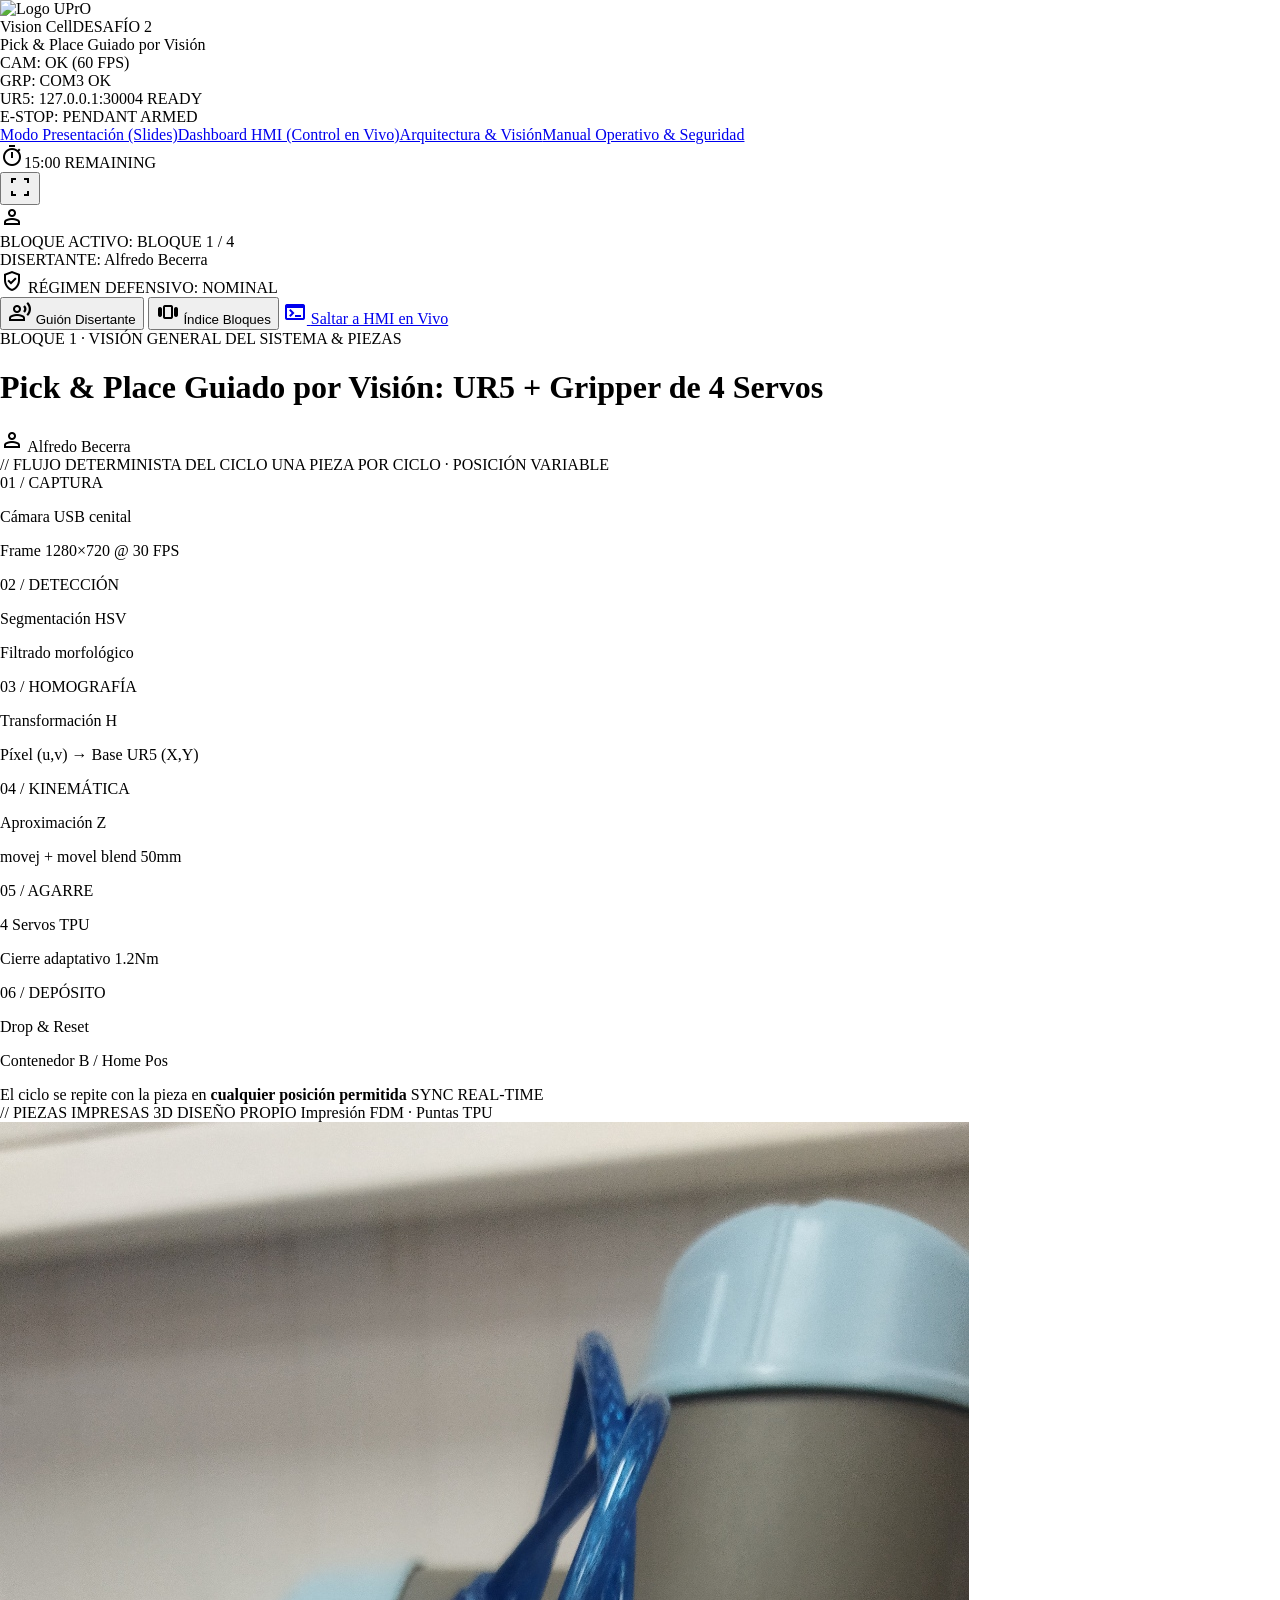
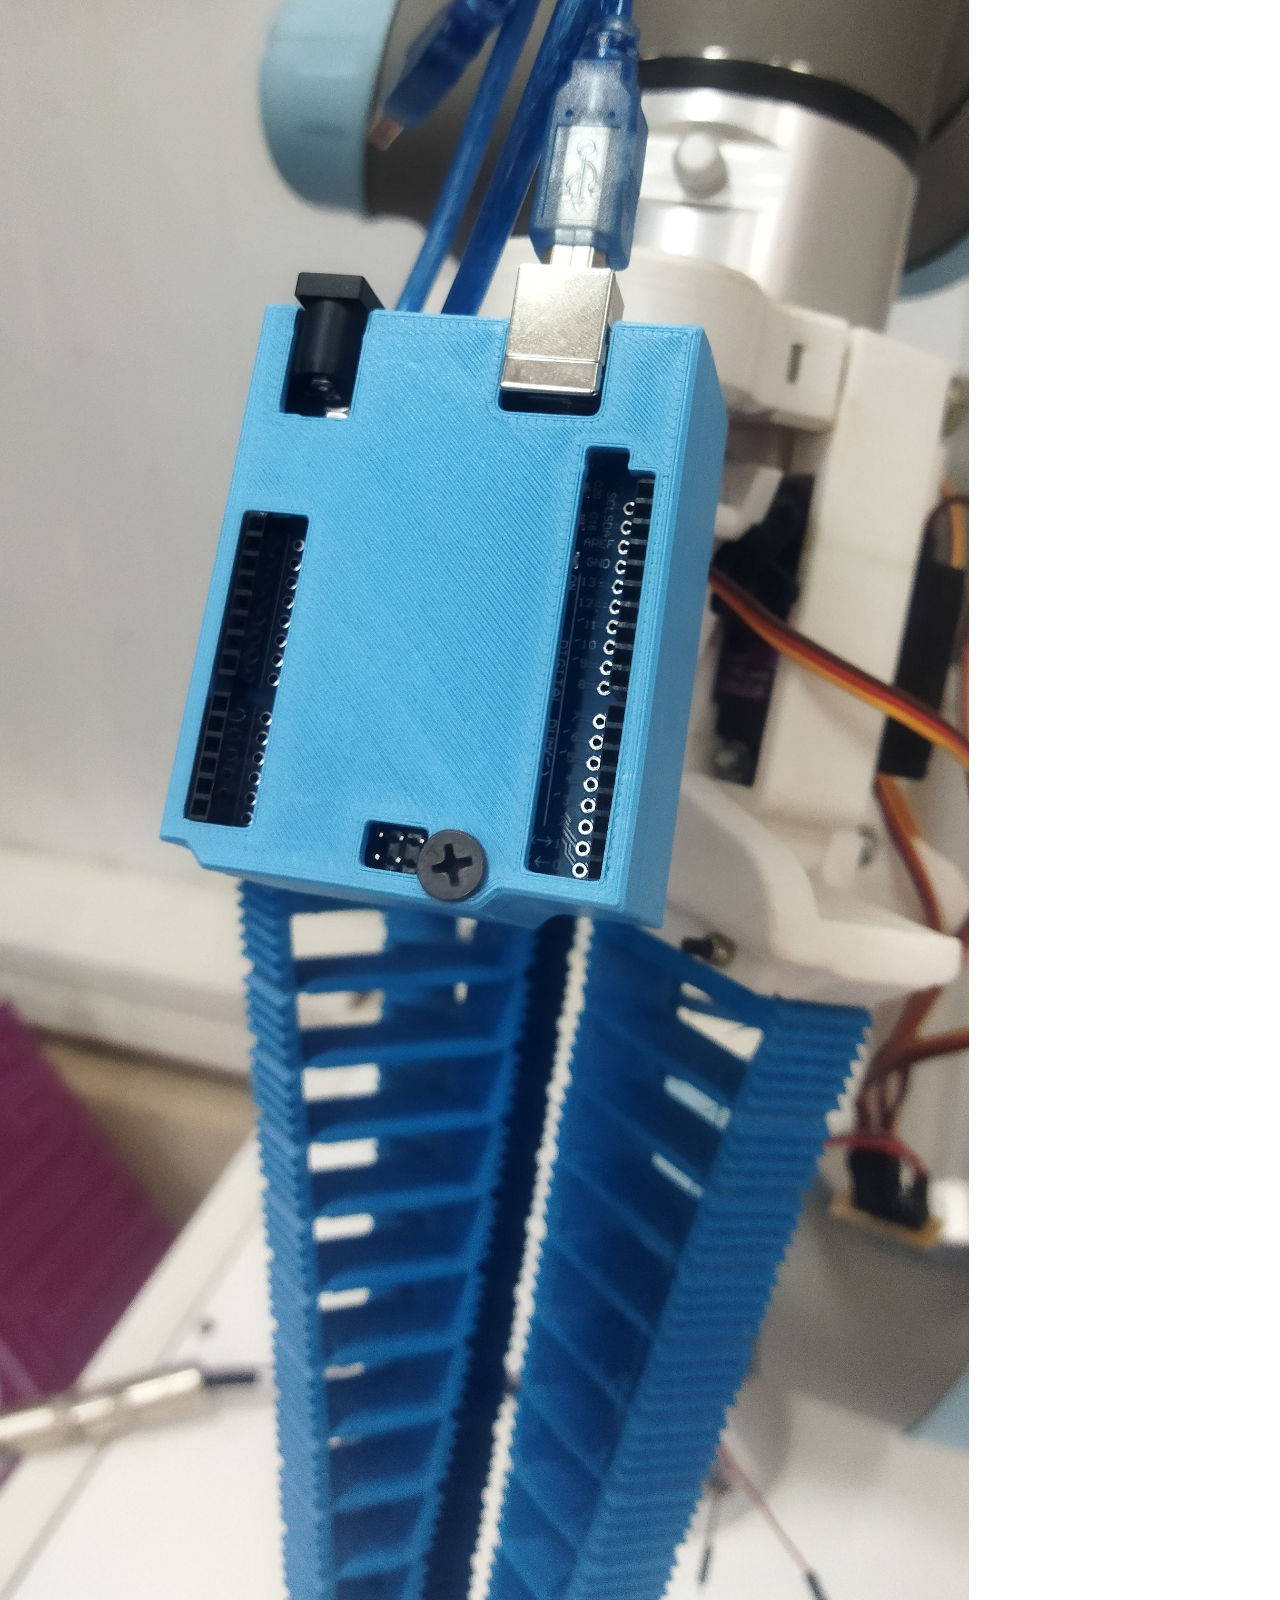
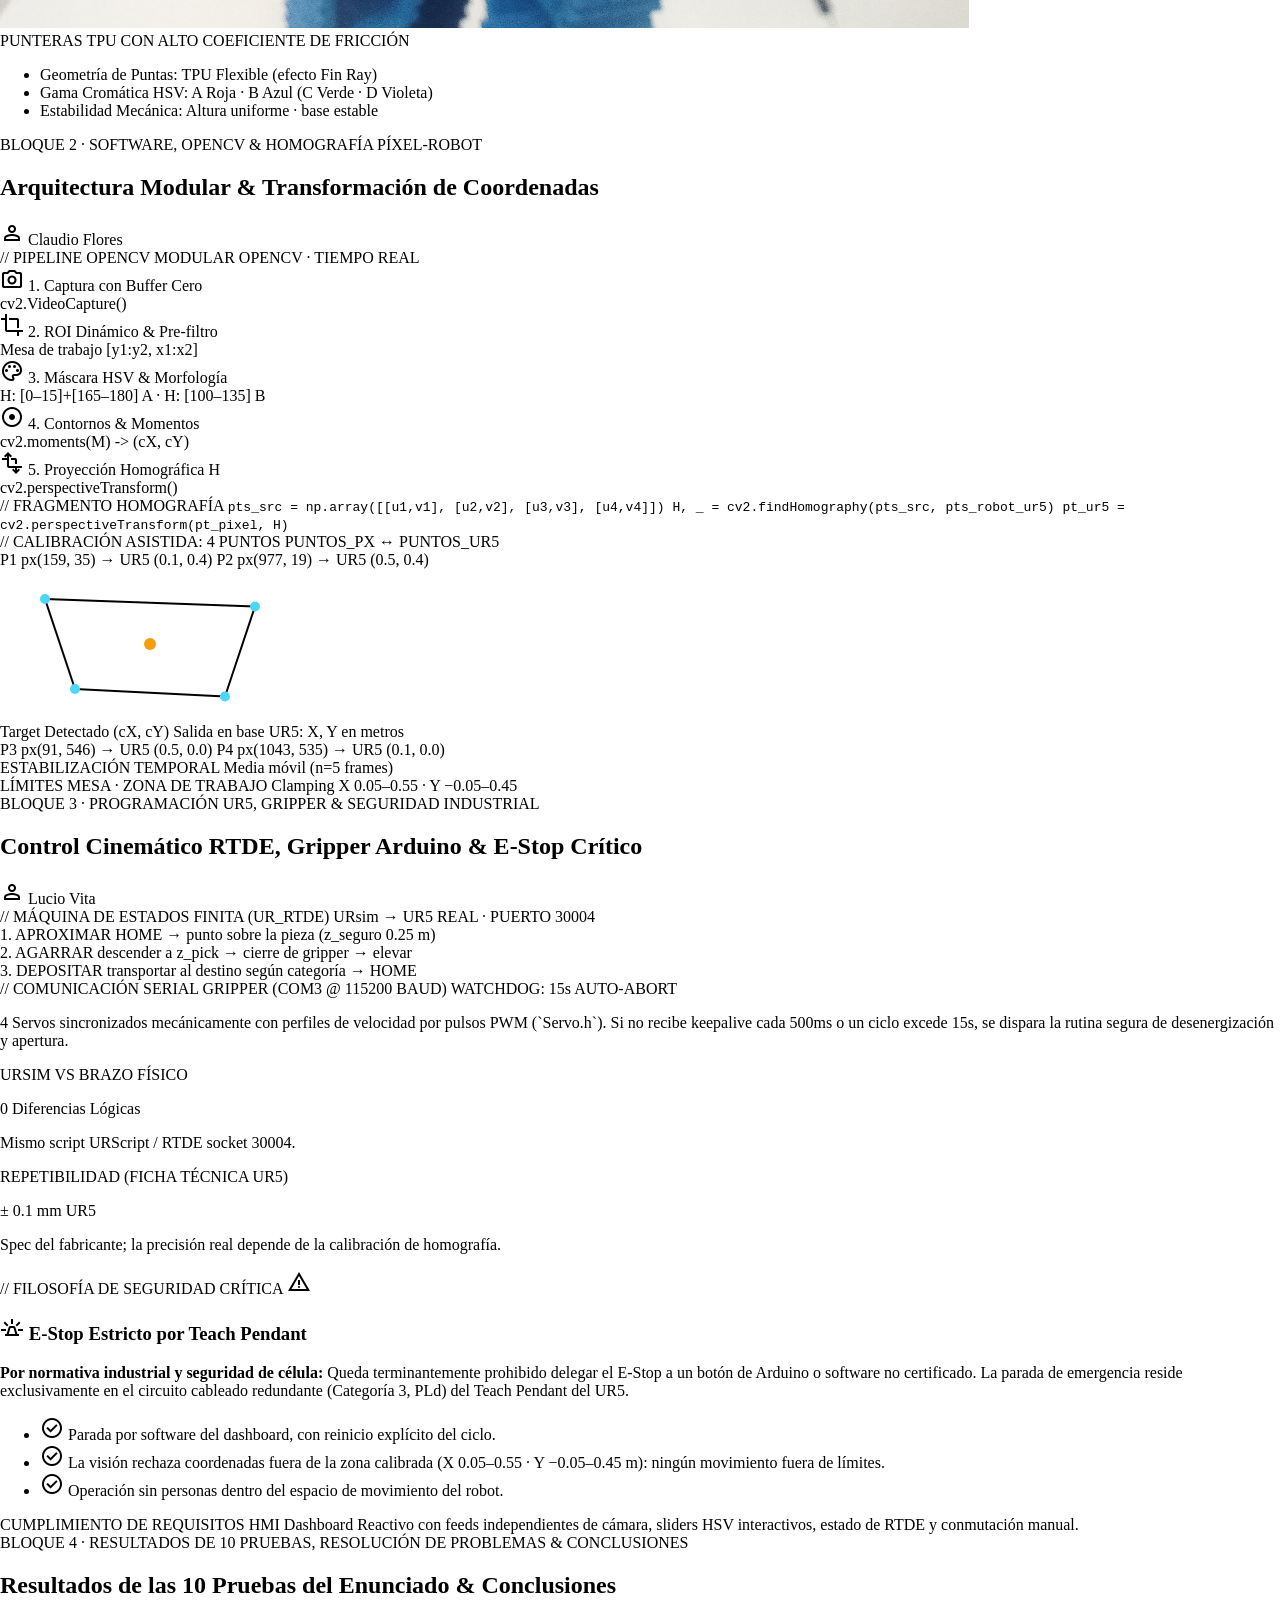
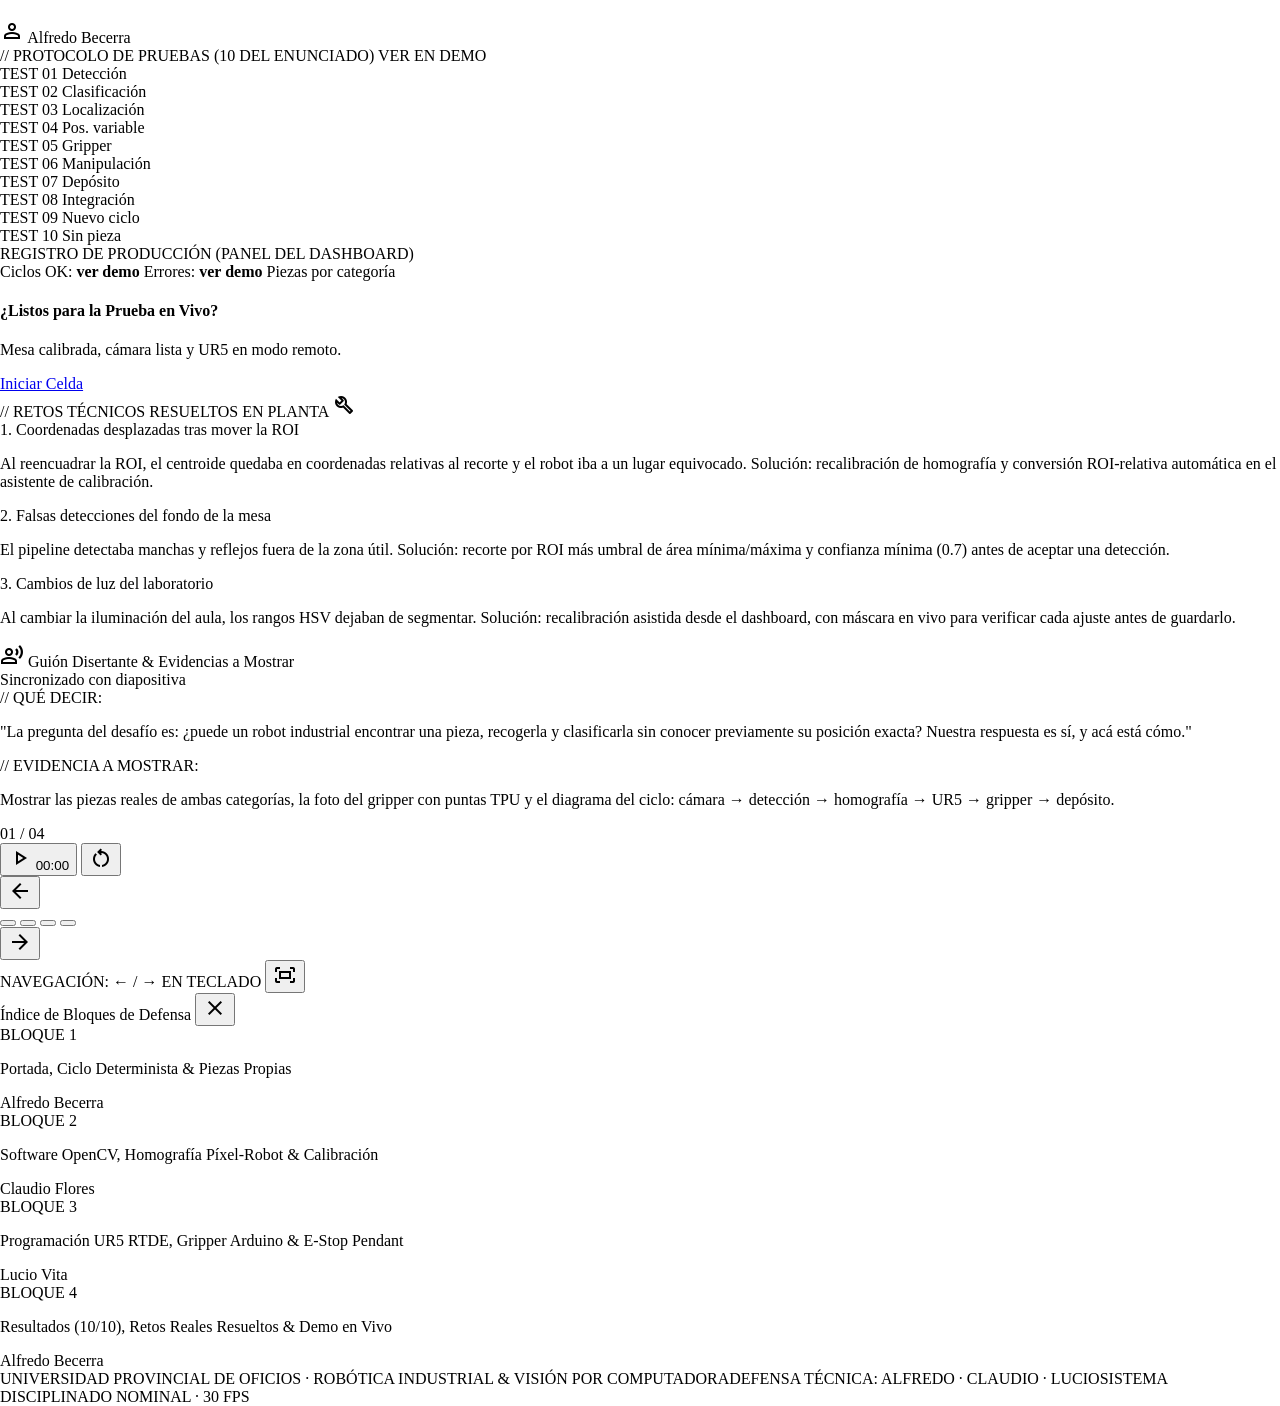
==== web/index.html @ f9135bda "web: sitio Stitch adaptado con datos reales del proyecto (fotos, config.json, firmware, E-Stop solo " ====
<!DOCTYPE html><html class="dark" lang="es"><head><meta charset="utf-8"><meta content="width=device-width, initial-scale=1.0" name="viewport"><meta content="web_standard" name="shell-type"><link href="https://fonts.googleapis.com/css2?family=Material+Symbols+Outlined:opsz,wght,FILL,GRAD@20..48,100..700,0..1,-50..200" rel="stylesheet"><link href="https://fonts.googleapis.com" rel="preconnect"><link crossorigin="" href="https://fonts.gstatic.com" rel="preconnect"><link href="https://fonts.googleapis.com/css2?family=Inter:wght@400;500;600;700&amp;family=JetBrains+Mono:wght@400;500;600&amp;display=swap" rel="stylesheet">
<link href="https://fonts.googleapis.com/css2?family=Material+Symbols+Outlined:wght,FILL@100..700,0..1&amp;display=swap" rel="stylesheet"><style>@layer base{html,body{margin:0;padding:0;}body{overscroll-behavior:none;}main>:first-child{margin-top:0!important;}main>:last-child{margin-bottom:0!important;}}::-webkit-scrollbar{display:none;}</style><script src="https://cdn.tailwindcss.com"></script><script id="tailwind-config">tailwind.config={darkMode:"class",theme:{extend:{colors:{"secondary":"#4cd7f6","surface-container-highest":"#313540","surface-variant":"#313540","outline-variant":"#534434","surface-bright":"#353944","error-container":"#93000a","primary":"#ffc174","error":"#ffb4ab","on-primary-container":"#613b00","on-primary-fixed-variant":"#653e00","on-secondary-container":"#00424e","on-background":"#dfe2f1","tertiary-fixed":"#6ffbbe","inverse-on-surface":"#2c303b","surface-container-low":"#171b26","primary-fixed":"#ffddb8","primary-container":"#f59e0b","secondary-fixed":"#acedff","surface-container-high":"#262a35","on-tertiary-container":"#004e34","on-tertiary-fixed":"#002113","on-tertiary":"#003824","secondary-fixed-dim":"#4cd7f6","tertiary-container":"#30c88f","surface-container-lowest":"#0a0e18","surface":"#0f131d","on-secondary":"#003640","tertiary-fixed-dim":"#4edea3","on-primary":"#472a00","on-secondary-fixed":"#001f26","on-surface-variant":"#d8c3ad","on-secondary-fixed-variant":"#004e5c","tertiary":"#56e5a9","secondary-container":"#03b5d3","background":"#0f131d","surface-tint":"#ffb95f","on-error":"#690005","on-primary-fixed":"#2a1700","on-surface":"#dfe2f1","primary-fixed-dim":"#ffb95f","on-tertiary-fixed-variant":"#005236","surface-dim":"#0f131d","surface-container":"#1c1f2a","on-error-container":"#ffdad6","inverse-surface":"#dfe2f1","inverse-primary":"#855300","outline":"#a08e7a"},borderRadius:{"DEFAULT":"0.125rem","lg":"0.25rem","xl":"0.5rem","full":"0.75rem"},spacing:{"space-md":"1rem","gutter-mobile":"0.75rem","margin-mobile":"1rem","gutter":"1.5rem","space-lg":"1.5rem","space-sm":"0.5rem","space-xl":"2.5rem","space-xs":"0.25rem","margin":"2rem"},fontFamily:{"headline-xl-mobile":["Inter"],"headline-md":["Inter"],"telemetry-data":["JetBrains Mono"],"headline-xl":["Inter"],"label-caps":["JetBrains Mono"],"headline-sm":["Inter"],"headline-lg":["Inter"],"code-md":["JetBrains Mono"],"body-sm":["Inter"],"body-lg":["Inter"],"code-lg":["JetBrains Mono"],"body-md":["Inter"],"headline-lg-mobile":["Inter"]},fontSize:{"headline-xl-mobile":["2rem",{"lineHeight":"2.5rem","letterSpacing":"-0.02em","fontWeight":"700"}],"headline-md":["1.5rem",{"lineHeight":"2rem","letterSpacing":"-0.015em","fontWeight":"600"}],"telemetry-data":["0.8125rem",{"lineHeight":"1rem","letterSpacing":"0.05em","fontWeight":"600"}],"headline-xl":["3rem",{"lineHeight":"3.5rem","letterSpacing":"-0.025em","fontWeight":"700"}],"label-caps":["0.6875rem",{"lineHeight":"0.875rem","letterSpacing":"0.08em","fontWeight":"600"}],"headline-sm":["1.25rem",{"lineHeight":"1.75rem","fontWeight":"600"}],"headline-lg":["2.25rem",{"lineHeight":"2.75rem","letterSpacing":"-0.02em","fontWeight":"600"}],"code-md":["0.875rem",{"lineHeight":"1.375rem","fontWeight":"400"}],"body-sm":["0.875rem",{"lineHeight":"1.25rem","fontWeight":"400"}],"body-lg":["1.125rem",{"lineHeight":"1.75rem","fontWeight":"400"}],"code-lg":["1rem",{"lineHeight":"1.5rem","fontWeight":"500"}],"body-md":["1rem",{"lineHeight":"1.5rem","fontWeight":"400"}],"headline-lg-mobile":["1.75rem",{"lineHeight":"2.25rem","letterSpacing":"-0.015em","fontWeight":"600"}]}}}}</script></head><body class="bg-background font-body-md text-body-md text-on-surface antialiased min-h-screen flex flex-col"><header class="fixed top-0 left-0 w-full z-50 bg-surface-container-lowest/90 backdrop-blur-md shadow-[0_1px_8px_rgba(0,0,0,0.4)]"><div class="h-20 w-full px-margin flex items-center justify-between gap-space-md"><div class="flex items-center gap-space-lg"><div class="flex items-center gap-space-sm"><img src="https://lh3.googleusercontent.com/aida/[base64]" alt="Logo UPrO" class="h-10 w-10 object-cover rounded shadow-sm border border-surface-container-highest"><div class="flex flex-col"><div class="flex items-center gap-space-xs"><span class="text-on-surface font-headline-sm text-headline-sm font-semibold tracking-tight">Vision Cell</span><span class="text-primary font-label-caps text-label-caps uppercase tracking-wider bg-surface-container px-space-xs py-0.5 rounded border border-surface-container-highest">DESAFÍO 2</span></div><span class="text-on-surface-variant font-label-caps text-label-caps uppercase tracking-wider">Pick &amp; Place Guiado por Visión</span></div></div><div class="hidden xl:flex items-center gap-space-xs"><div class="flex items-center gap-space-xs bg-surface-container px-space-sm py-space-xs rounded border border-surface-container-highest"><span class="w-2 h-2 rounded-full bg-tertiary shadow-[0_0_8px_#56e5a9]"></span><span class="font-label-caps text-label-caps text-on-surface uppercase">CAM: OK (60 FPS)</span></div><div class="flex items-center gap-space-xs bg-surface-container px-space-sm py-space-xs rounded border border-surface-container-highest"><span class="w-2 h-2 rounded-full bg-tertiary shadow-[0_0_8px_#56e5a9]"></span><span class="font-label-caps text-label-caps text-on-surface uppercase">GRP: COM3 OK</span></div><div class="flex items-center gap-space-xs bg-surface-container px-space-sm py-space-xs rounded border border-surface-container-highest"><span class="w-2 h-2 rounded-full bg-tertiary shadow-[0_0_8px_#56e5a9]"></span><span class="font-label-caps text-label-caps text-on-surface uppercase">UR5: 127.0.0.1:30004 READY</span></div><div class="flex items-center gap-space-xs bg-surface-container px-space-sm py-space-xs rounded border border-surface-container-highest"><span class="w-2 h-2 rounded-full bg-primary-container shadow-[0_0_8px_#f59e0b]"></span><span class="font-label-caps text-label-caps text-primary uppercase">E-STOP: PENDANT ARMED</span></div></div></div><nav class="hidden lg:flex items-center gap-space-xs bg-surface-container-lowest p-space-xs rounded-lg" data-active-classes="bg-surface-container-high text-primary font-semibold"><a aria-current="page" class="px-space-md py-space-xs rounded transition-all bg-surface-container-high text-primary font-semibold" data-path="modo-presentacion" href="#">Modo Presentación (Slides)</a><a class="px-space-md py-space-xs rounded font-body-sm text-body-sm text-on-surface-variant hover:text-on-surface hover:bg-surface-container transition-all" data-path="dashboard-hmi" href="#">Dashboard HMI (Control en Vivo)</a><a class="px-space-md py-space-xs rounded font-body-sm text-body-sm text-on-surface-variant hover:text-on-surface hover:bg-surface-container transition-all" data-path="arquitectura-vision" href="#">Arquitectura &amp; Visión</a><a class="px-space-md py-space-xs rounded font-body-sm text-body-sm text-on-surface-variant hover:text-on-surface hover:bg-surface-container transition-all" data-path="manual-operativo-seguridad" href="#">Manual Operativo &amp; Seguridad</a></nav><div class="flex items-center gap-space-md"><div class="flex items-center gap-space-xs bg-surface-container-low px-space-md py-space-xs rounded border border-surface-container-high"><span class="material-symbols-outlined text-secondary text-[18px]">timer</span><span class="font-telemetry-data text-telemetry-data text-secondary">15:00 REMAINING</span></div><button class="w-9 h-9 flex items-center justify-center rounded bg-surface-container text-on-surface-variant hover:text-secondary hover:bg-surface-container-high transition-colors" title="Pantalla Completa" type="button"><span class="material-symbols-outlined text-[20px]">fullscreen</span></button><div class="w-8 h-8 rounded-full bg-primary flex items-center justify-center"><span class="material-symbols-outlined text-on-primary text-[18px]">person</span></div></div></div></header><main class="w-full pt-20 bg-background flex-1"><div class="flex flex-col w-full">
<!-- Progress Header Micro-Bar -->
<div class="w-full bg-surface-container-lowest h-1.5 sticky top-20 z-40 overflow-hidden">
<div class="h-full bg-primary transition-all duration-300 shadow-[0_0_12px_#ffc174]" id="slide-progress" style="width: 25%;"></div>
</div>
<!-- Deck Layout Grid -->
<div class="w-full px-margin py-space-md flex flex-col gap-space-lg">
<!-- Top Action & Presenter Pill Header -->
<div class="flex flex-wrap items-center justify-between gap-space-md bg-surface-container-low px-space-md py-space-sm rounded-xl shadow-md">
<div class="flex items-center gap-space-md flex-wrap">
<div class="flex items-center gap-space-xs bg-surface-container px-space-sm py-space-xs rounded">
<span class="font-label-caps text-label-caps text-on-surface-variant uppercase">BLOQUE ACTIVO:</span>
<span class="font-telemetry-data text-telemetry-data text-primary uppercase font-bold" id="block-indicator">BLOQUE 1 / 4</span>
</div>
<div class="flex items-center gap-space-xs bg-surface-container px-space-sm py-space-xs rounded">
<span class="w-2 h-2 rounded-full bg-secondary shadow-[0_0_6px_#4cd7f6]"></span>
<span class="font-label-caps text-label-caps text-on-surface-variant uppercase">DISERTANTE:</span>
<span class="font-code-md text-code-md text-secondary font-semibold" id="speaker-indicator">Alfredo Becerra</span>
</div>
<div class="hidden sm:flex items-center gap-space-xs bg-surface-container px-space-sm py-space-xs rounded">
<span class="material-symbols-outlined text-[16px] text-tertiary">verified_user</span>
<span class="font-label-caps text-label-caps text-tertiary uppercase">RÉGIMEN DEFENSIVO: NOMINAL</span>
</div>
</div>
<!-- Quick Switcher & Controls -->
<div class="flex items-center gap-space-xs">
<button class="flex items-center gap-space-xs px-space-sm py-space-xs rounded bg-surface-container-high text-on-surface hover:text-primary transition-colors text-label-caps font-label-caps uppercase" id="toggle-speaker-notes" type="button">
<span class="material-symbols-outlined text-[16px]">record_voice_over</span>
<span class="hidden md:inline">Guión Disertante</span>
</button>
<button class="flex items-center gap-space-xs px-space-sm py-space-xs rounded bg-surface-container-high text-on-surface hover:text-secondary transition-colors text-label-caps font-label-caps uppercase" id="toggle-drawer" type="button">
<span class="material-symbols-outlined text-[16px]">view_carousel</span>
<span class="hidden md:inline">Índice Bloques</span>
</button>
<a class="flex items-center gap-space-xs px-space-md py-space-xs rounded bg-primary-container text-on-primary-container font-headline-sm text-label-caps font-bold shadow-[0_0_12px_rgba(245,158,11,0.3)] hover:brightness-110 transition-all uppercase" href="dashboard-hmi.html">
<span class="material-symbols-outlined text-[18px]">terminal</span>
<span>Saltar a HMI en Vivo</span>
</a>
</div>
</div>
<!-- Main Deck Container: Slide Surface & Dynamic Content -->
<div class="relative w-full min-h-[580px] bg-surface-container-low rounded-xl shadow-xl overflow-hidden flex flex-col justify-between p-space-lg">
<!-- Slide Content Viewport (JS Swapped) -->
<div class="w-full flex-1" id="slides-wrapper">
<!-- ==================== SLIDE 1 ==================== -->
<div class="slide-pane flex flex-col gap-space-lg w-full transition-opacity duration-300" id="slide-1">
<!-- Slide Meta Header -->
<div class="flex flex-col md:flex-row md:items-end justify-between gap-space-sm">
<div>
<span class="text-primary font-label-caps text-label-caps uppercase tracking-wider block">BLOQUE 1 · VISIÓN GENERAL DEL SISTEMA &amp; PIEZAS</span>
<h1 class="text-on-surface font-headline-lg text-headline-lg font-bold tracking-tight">Pick &amp; Place Guiado por Visión: UR5 + Gripper de 4 Servos</h1>
</div>
<div class="flex items-center gap-space-xs bg-surface-container px-space-sm py-space-xs rounded self-start md:self-auto">
<span class="material-symbols-outlined text-[16px] text-primary">person</span>
<span class="font-telemetry-data text-telemetry-data text-on-surface">Alfredo Becerra</span>
</div>
</div>
<!-- Hero Bento Grid -->
<div class="grid grid-cols-1 lg:grid-cols-12 gap-space-md">
<!-- Left Main: Interactive Cycle Flow Diagram -->
<div class="lg:col-span-7 bg-surface-container p-space-md rounded-xl flex flex-col justify-between shadow-sm">
<div class="flex items-center justify-between">
<span class="font-label-caps text-label-caps text-secondary uppercase tracking-wider">// FLUJO DETERMINISTA DEL CICLO</span>
<span class="font-label-caps text-label-caps text-on-surface-variant">UNA PIEZA POR CICLO · POSICIÓN VARIABLE</span>
</div>
<!-- Cycle Step Flow -->
<div class="grid grid-cols-2 sm:grid-cols-3 gap-space-xs my-space-md">
<div class="bg-surface-container-high p-space-sm rounded flex flex-col justify-between relative overflow-hidden group">
<span class="font-label-caps text-label-caps text-primary">01 / CAPTURA</span>
<p class="font-body-sm text-body-sm text-on-surface font-semibold mt-space-xs">Cámara USB cenital</p>
<p class="font-label-caps text-label-caps text-on-surface-variant">Frame 1280×720 @ 30 FPS</p>
<div class="w-1.5 h-full bg-secondary absolute top-0 left-0"></div>
</div>
<div class="bg-surface-container-high p-space-sm rounded flex flex-col justify-between relative overflow-hidden group">
<span class="font-label-caps text-label-caps text-primary">02 / DETECCIÓN</span>
<p class="font-body-sm text-body-sm text-on-surface font-semibold mt-space-xs">Segmentación HSV</p>
<p class="font-label-caps text-label-caps text-on-surface-variant">Filtrado morfológico</p>
<div class="w-1.5 h-full bg-secondary absolute top-0 left-0"></div>
</div>
<div class="bg-surface-container-high p-space-sm rounded flex flex-col justify-between relative overflow-hidden group">
<span class="font-label-caps text-label-caps text-primary">03 / HOMOGRAFÍA</span>
<p class="font-body-sm text-body-sm text-on-surface font-semibold mt-space-xs">Transformación H</p>
<p class="font-label-caps text-label-caps text-on-surface-variant">Píxel (u,v) → Base UR5 (X,Y)</p>
<div class="w-1.5 h-full bg-primary absolute top-0 left-0"></div>
</div>
<div class="bg-surface-container-high p-space-sm rounded flex flex-col justify-between relative overflow-hidden group">
<span class="font-label-caps text-label-caps text-primary">04 / KINEMÁTICA</span>
<p class="font-body-sm text-body-sm text-on-surface font-semibold mt-space-xs">Aproximación Z</p>
<p class="font-label-caps text-label-caps text-on-surface-variant">movej + movel blend 50mm</p>
<div class="w-1.5 h-full bg-primary absolute top-0 left-0"></div>
</div>
<div class="bg-surface-container-high p-space-sm rounded flex flex-col justify-between relative overflow-hidden group">
<span class="font-label-caps text-label-caps text-primary">05 / AGARRE</span>
<p class="font-body-sm text-body-sm text-on-surface font-semibold mt-space-xs">4 Servos TPU</p>
<p class="font-label-caps text-label-caps text-on-surface-variant">Cierre adaptativo 1.2Nm</p>
<div class="w-1.5 h-full bg-tertiary absolute top-0 left-0"></div>
</div>
<div class="bg-surface-container-high p-space-sm rounded flex flex-col justify-between relative overflow-hidden group">
<span class="font-label-caps text-label-caps text-primary">06 / DEPÓSITO</span>
<p class="font-body-sm text-body-sm text-on-surface font-semibold mt-space-xs">Drop &amp; Reset</p>
<p class="font-label-caps text-label-caps text-on-surface-variant">Contenedor B / Home Pos</p>
<div class="w-1.5 h-full bg-tertiary absolute top-0 left-0"></div>
</div>
</div>
<!-- Bottom live pill data -->
<div class="flex items-center justify-between bg-surface-container-lowest px-space-sm py-space-xs rounded">
<span class="font-code-md text-code-md text-on-surface-variant">El ciclo se repite con la pieza en <strong class="text-tertiary">cualquier posición permitida</strong></span>
<span class="font-telemetry-data text-telemetry-data text-secondary">SYNC REAL-TIME</span>
</div>
</div>
<!-- Right: Diseños de Piezas Propias & FDM Specs -->
<div class="lg:col-span-5 flex flex-col gap-space-md">
<div class="bg-surface-container p-space-md rounded-xl shadow-sm flex flex-col gap-space-sm">
<div class="flex items-center justify-between">
<span class="font-label-caps text-label-caps text-primary uppercase">// PIEZAS IMPRESAS 3D DISEÑO PROPIO</span>
<span class="font-label-caps text-label-caps text-on-surface-variant">Impresión FDM · Puntas TPU</span>
</div>
<div class="h-40 rounded-lg overflow-hidden relative">
<img class="w-full h-full object-cover" alt="Gripper de 4 servos con puntas flexibles TPU montado en la muñeca del UR5, con Arduino UNO integrado a bordo." src="assets/foto-gripper.jpg">
<div class="absolute bottom-2 left-2 bg-surface-container-lowest/80 backdrop-blur px-space-xs rounded text-label-caps font-label-caps text-secondary">
                    PUNTERAS TPU CON ALTO COEFICIENTE DE FRICCIÓN
                  </div>
</div>
<ul class="flex flex-col gap-space-xs text-body-sm font-body-sm text-on-surface">
<li class="flex items-center justify-between py-space-xs px-space-sm bg-surface-container-high rounded">
<span class="text-on-surface-variant">Geometría de Puntas:</span>
<span class="font-code-md text-code-md text-primary">TPU Flexible (efecto Fin Ray)</span>
</li>
<li class="flex items-center justify-between py-space-xs px-space-sm bg-surface-container-high rounded">
<span class="text-on-surface-variant">Gama Cromática HSV:</span>
<span class="font-code-md text-code-md text-secondary">A Roja · B Azul (C Verde · D Violeta)</span>
</li>
<li class="flex items-center justify-between py-space-xs px-space-sm bg-surface-container-high rounded">
<span class="text-on-surface-variant">Estabilidad Mecánica:</span>
<span class="font-code-md text-code-md text-tertiary">Altura uniforme · base estable</span>
</li>
</ul>
</div>
</div>
</div>
</div>
<!-- ==================== SLIDE 2 ==================== -->
<div class="slide-pane hidden flex flex-col gap-space-lg w-full transition-opacity duration-300" id="slide-2">
<div class="flex flex-col md:flex-row md:items-end justify-between gap-space-sm">
<div>
<span class="text-primary font-label-caps text-label-caps uppercase tracking-wider block">BLOQUE 2 · SOFTWARE, OPENCV &amp; HOMOGRAFÍA PÍXEL-ROBOT</span>
<h2 class="text-on-surface font-headline-lg text-headline-lg font-bold tracking-tight">Arquitectura Modular &amp; Transformación de Coordenadas</h2>
</div>
<div class="flex items-center gap-space-xs bg-surface-container px-space-sm py-space-xs rounded self-start md:self-auto">
<span class="material-symbols-outlined text-[16px] text-secondary">person</span>
<span class="font-telemetry-data text-telemetry-data text-on-surface">Claudio Flores</span>
</div>
</div>
<div class="grid grid-cols-1 lg:grid-cols-12 gap-space-md">
<!-- OpenCV Pipeline Visualizer Card -->
<div class="lg:col-span-6 bg-surface-container p-space-md rounded-xl shadow-sm flex flex-col justify-between">
<div>
<div class="flex items-center justify-between mb-space-sm">
<span class="font-label-caps text-label-caps text-secondary uppercase">// PIPELINE OPENCV MODULAR</span>
<span class="font-telemetry-data text-telemetry-data text-tertiary">OPENCV · TIEMPO REAL</span>
</div>
<!-- 5-stage graphic timeline -->
<div class="flex flex-col gap-space-xs">
<div class="flex items-center justify-between p-space-xs bg-surface-container-high rounded">
<div class="flex items-center gap-space-xs">
<span class="material-symbols-outlined text-secondary text-[18px]">photo_camera</span>
<span class="font-code-md text-code-md text-on-surface">1. Captura con Buffer Cero</span>
</div>
<span class="font-label-caps text-label-caps text-on-surface-variant">cv2.VideoCapture()</span>
</div>
<div class="flex items-center justify-between p-space-xs bg-surface-container-high rounded">
<div class="flex items-center gap-space-xs">
<span class="material-symbols-outlined text-secondary text-[18px]">crop</span>
<span class="font-code-md text-code-md text-on-surface">2. ROI Dinámico &amp; Pre-filtro</span>
</div>
<span class="font-label-caps text-label-caps text-on-surface-variant">Mesa de trabajo [y1:y2, x1:x2]</span>
</div>
<div class="flex items-center justify-between p-space-xs bg-surface-container-high rounded">
<div class="flex items-center gap-space-xs">
<span class="material-symbols-outlined text-primary text-[18px]">palette</span>
<span class="font-code-md text-code-md text-on-surface">3. Máscara HSV &amp; Morfología</span>
</div>
<span class="font-label-caps text-label-caps text-primary font-bold">H: [0–15]+[165–180] A · H: [100–135] B</span>
</div>
<div class="flex items-center justify-between p-space-xs bg-surface-container-high rounded">
<div class="flex items-center gap-space-xs">
<span class="material-symbols-outlined text-secondary text-[18px]">adjust</span>
<span class="font-code-md text-code-md text-on-surface">4. Contornos &amp; Momentos</span>
</div>
<span class="font-label-caps text-label-caps text-on-surface-variant">cv2.moments(M) -&gt; (cX, cY)</span>
</div>
<div class="flex items-center justify-between p-space-xs bg-surface-container-high rounded">
<div class="flex items-center gap-space-xs">
<span class="material-symbols-outlined text-tertiary text-[18px]">transform</span>
<span class="font-code-md text-code-md text-on-surface">5. Proyección Homográfica H</span>
</div>
<span class="font-label-caps text-label-caps text-tertiary font-bold">cv2.perspectiveTransform()</span>
</div>
</div>
</div>
<div class="mt-space-sm p-space-sm bg-surface-container-lowest rounded">
<span class="font-label-caps text-label-caps text-on-surface-variant uppercase block mb-space-xs">// FRAGMENTO HOMOGRAFÍA</span>
<code class="font-code-md text-code-md text-secondary block whitespace-pre">pts_src = np.array([[u1,v1], [u2,v2], [u3,v3], [u4,v4]])
H, _ = cv2.findHomography(pts_src, pts_robot_ur5)
pt_ur5 = cv2.perspectiveTransform(pt_pixel, H)</code>
</div>
</div>
<!-- Right: 4-Point Homography & Calibration Visual -->
<div class="lg:col-span-6 flex flex-col gap-space-md">
<div class="bg-surface-container p-space-md rounded-xl shadow-sm flex flex-col gap-space-sm">
<div class="flex items-center justify-between">
<span class="font-label-caps text-label-caps text-primary uppercase">// CALIBRACIÓN ASISTIDA: 4 PUNTOS</span>
<span class="font-label-caps text-label-caps text-tertiary">PUNTOS_PX ↔ PUNTOS_UR5</span>
</div>
<!-- Matrix Map Representation -->
<div class="bg-surface-container-lowest p-space-md rounded-lg flex flex-col gap-space-sm relative overflow-hidden">
<div class="flex justify-between items-center text-label-caps font-label-caps text-on-surface-variant">
<span>P1 px(159, 35) → UR5 (0.1, 0.4)</span>
<span>P2 px(977, 19) → UR5 (0.5, 0.4)</span>
</div>
<div class="w-full h-32 border-dashed border-2 border-surface-container-highest rounded flex items-center justify-center relative">
<!-- SVG Homography Grid Lines -->
<svg class="w-full h-full text-secondary/30" xmlns="http://www.w3.org/2000/svg">
<line stroke="currentColor" stroke-width="2" x1="15%" x2="85%" y1="20%" y2="25%"></line>
<line stroke="currentColor" stroke-width="2" x1="85%" x2="75%" y1="25%" y2="85%"></line>
<line stroke="currentColor" stroke-width="2" x1="75%" x2="25%" y1="85%" y2="80%"></line>
<line stroke="currentColor" stroke-width="2" x1="25%" x2="15%" y1="80%" y2="20%"></line>
<circle cx="15%" cy="20%" fill="#4cd7f6" r="5"></circle>
<circle cx="85%" cy="25%" fill="#4cd7f6" r="5"></circle>
<circle cx="75%" cy="85%" fill="#4cd7f6" r="5"></circle>
<circle cx="25%" cy="80%" fill="#4cd7f6" r="5"></circle>
<circle cx="50%" cy="50%" fill="#f59e0b" r="6"></circle>
</svg>
<div class="absolute text-center">
<span class="font-code-md text-code-md text-primary font-bold">Target Detectado (cX, cY)</span>
<span class="block font-label-caps text-label-caps text-on-surface-variant">Salida en base UR5: X, Y en metros</span>
</div>
</div>
<div class="flex justify-between items-center text-label-caps font-label-caps text-on-surface-variant">
<span>P3 px(91, 546) → UR5 (0.5, 0.0)</span>
<span>P4 px(1043, 535) → UR5 (0.1, 0.0)</span>
</div>
</div>
<div class="grid grid-cols-2 gap-space-xs text-body-sm font-body-sm">
<div class="bg-surface-container-high p-space-xs rounded">
<span class="text-on-surface-variant block font-label-caps text-label-caps">ESTABILIZACIÓN TEMPORAL</span>
<span class="text-on-surface font-code-md text-code-md">Media móvil (n=5 frames)</span>
</div>
<div class="bg-surface-container-high p-space-xs rounded">
<span class="text-on-surface-variant block font-label-caps text-label-caps">LÍMITES MESA · ZONA DE TRABAJO</span>
<span class="text-tertiary font-code-md text-code-md">Clamping X 0.05–0.55 · Y −0.05–0.45</span>
</div>
</div>
</div>
</div>
</div>
</div>
<!-- ==================== SLIDE 3 ==================== -->
<div class="slide-pane hidden flex flex-col gap-space-lg w-full transition-opacity duration-300" id="slide-3">
<div class="flex flex-col md:flex-row md:items-end justify-between gap-space-sm">
<div>
<span class="text-primary font-label-caps text-label-caps uppercase tracking-wider block">BLOQUE 3 · PROGRAMACIÓN UR5, GRIPPER &amp; SEGURIDAD INDUSTRIAL</span>
<h2 class="text-on-surface font-headline-lg text-headline-lg font-bold tracking-tight">Control Cinemático RTDE, Gripper Arduino &amp; E-Stop Crítico</h2>
</div>
<div class="flex items-center gap-space-xs bg-surface-container px-space-sm py-space-xs rounded self-start md:self-auto">
<span class="material-symbols-outlined text-[16px] text-tertiary">person</span>
<span class="font-telemetry-data text-telemetry-data text-on-surface">Lucio Vita</span>
</div>
</div>
<div class="grid grid-cols-1 lg:grid-cols-12 gap-space-md">
<!-- Left: UR5 RTDE State Machine & Gripper COM -->
<div class="lg:col-span-7 flex flex-col gap-space-md">
<div class="bg-surface-container p-space-md rounded-xl shadow-sm flex flex-col gap-space-sm">
<div class="flex items-center justify-between">
<span class="font-label-caps text-label-caps text-secondary uppercase">// MÁQUINA DE ESTADOS FINITA (UR_RTDE)</span>
<span class="font-label-caps text-label-caps text-primary">URsim → UR5 REAL · PUERTO 30004</span>
</div>
<div class="grid grid-cols-3 gap-space-xs text-center font-code-md text-code-md">
<div class="bg-surface-container-high p-space-sm rounded">
<span class="text-primary font-bold block">1. APROXIMAR</span>
<span class="font-label-caps text-label-caps text-on-surface-variant">HOME → punto sobre la pieza (z_seguro 0.25 m)</span>
</div>
<div class="bg-surface-container-high p-space-sm rounded">
<span class="text-secondary font-bold block">2. AGARRAR</span>
<span class="font-label-caps text-label-caps text-on-surface-variant">descender a z_pick → cierre de gripper → elevar</span>
</div>
<div class="bg-surface-container-high p-space-sm rounded">
<span class="text-tertiary font-bold block">3. DEPOSITAR</span>
<span class="font-label-caps text-label-caps text-on-surface-variant">transportar al destino según categoría → HOME</span>
</div>
</div>
<!-- Gripper Arduino Watchdog Details -->
<div class="bg-surface-container-lowest p-space-sm rounded-lg flex flex-col gap-space-xs">
<div class="flex items-center justify-between">
<span class="font-label-caps text-label-caps text-on-surface uppercase">// COMUNICACIÓN SERIAL GRIPPER (COM3 @ 115200 BAUD)</span>
<span class="font-label-caps text-label-caps text-error">WATCHDOG: 15s AUTO-ABORT</span>
</div>
<p class="font-body-sm text-body-sm text-on-surface-variant">
                    4 Servos sincronizados mecánicamente con perfiles de velocidad por pulsos PWM (`Servo.h`). Si no recibe keepalive cada 500ms o un ciclo excede 15s, se dispara la rutina segura de desenergización y apertura.
                  </p>
</div>
</div>
<!-- Real vs Simulator Benchmark -->
<div class="grid grid-cols-2 gap-space-sm">
<div class="bg-surface-container p-space-sm rounded-xl">
<span class="font-label-caps text-label-caps text-on-surface-variant uppercase">URSIM VS BRAZO FÍSICO</span>
<p class="font-headline-sm text-headline-sm font-bold text-on-surface mt-space-xs">0 Diferencias Lógicas</p>
<p class="font-body-sm text-body-sm text-on-surface-variant">Mismo script URScript / RTDE socket 30004.</p>
</div>
<div class="bg-surface-container p-space-sm rounded-xl">
<span class="font-label-caps text-label-caps text-on-surface-variant uppercase">REPETIBILIDAD (FICHA TÉCNICA UR5)</span>
<p class="font-headline-sm text-headline-sm font-bold text-tertiary mt-space-xs">± 0.1 mm UR5</p>
<p class="font-body-sm text-body-sm text-on-surface-variant">Spec del fabricante; la precisión real depende de la calibración de homografía.</p>
</div>
</div>
</div>
<!-- Right: Safety Directives & Teach Pendant Strict Rule -->
<div class="lg:col-span-5 bg-surface-container p-space-md rounded-xl shadow-sm flex flex-col justify-between">
<div>
<div class="flex items-center justify-between mb-space-sm">
<span class="font-label-caps text-label-caps text-error uppercase">// FILOSOFÍA DE SEGURIDAD CRÍTICA</span>
<span class="material-symbols-outlined text-error text-[20px]">warning</span>
</div>
<div class="bg-error-container/20 p-space-sm rounded-lg mb-space-sm">
<h3 class="text-error font-headline-sm text-headline-sm font-bold flex items-center gap-space-xs">
<span class="material-symbols-outlined">e911_emergency</span>
                    E-Stop Estricto por Teach Pendant
                  </h3>
<p class="font-body-sm text-body-sm text-on-surface mt-space-xs leading-relaxed">
<strong>Por normativa industrial y seguridad de célula:</strong> Queda terminantemente prohibido delegar el E-Stop a un botón de Arduino o software no certificado. La parada de emergencia reside exclusivamente en el circuito cableado redundante (Categoría 3, PLd) del Teach Pendant del UR5.
                  </p>
</div>
<ul class="flex flex-col gap-space-xs font-body-sm text-body-sm text-on-surface">
<li class="flex items-center gap-space-xs">
<span class="material-symbols-outlined text-tertiary text-[18px]">check_circle</span>
<span>Parada por software del dashboard, con reinicio explícito del ciclo.</span>
</li>
<li class="flex items-center gap-space-xs">
<span class="material-symbols-outlined text-tertiary text-[18px]">check_circle</span>
<span>La visión rechaza coordenadas fuera de la zona calibrada (X 0.05–0.55 · Y −0.05–0.45 m): ningún movimiento fuera de límites.</span>
</li>
<li class="flex items-center gap-space-xs">
<span class="material-symbols-outlined text-tertiary text-[18px]">check_circle</span>
<span>Operación sin personas dentro del espacio de movimiento del robot.</span>
</li>
</ul>
</div>
<!-- HMI Compliance Requirement Badge -->
<div class="bg-surface-container-lowest p-space-sm rounded mt-space-md">
<span class="font-label-caps text-label-caps text-primary uppercase font-bold block mb-space-xs">CUMPLIMIENTO DE REQUISITOS HMI</span>
<span class="font-code-md text-code-md text-on-surface-variant">Dashboard Reactivo con feeds independientes de cámara, sliders HSV interactivos, estado de RTDE y conmutación manual.</span>
</div>
</div>
</div>
</div>
<!-- ==================== SLIDE 4 ==================== -->
<div class="slide-pane hidden flex flex-col gap-space-lg w-full transition-opacity duration-300" id="slide-4">
<div class="flex flex-col md:flex-row md:items-end justify-between gap-space-sm">
<div>
<span class="text-primary font-label-caps text-label-caps uppercase tracking-wider block">BLOQUE 4 · RESULTADOS DE 10 PRUEBAS, RESOLUCIÓN DE PROBLEMAS &amp; CONCLUSIONES</span>
<h2 class="text-on-surface font-headline-lg text-headline-lg font-bold tracking-tight">Resultados de las 10 Pruebas del Enunciado &amp; Conclusiones</h2>
</div>
<div class="flex items-center gap-space-xs bg-surface-container px-space-sm py-space-xs rounded self-start md:self-auto">
<span class="material-symbols-outlined text-[16px] text-primary">person</span>
<span class="font-telemetry-data text-telemetry-data text-on-surface">Alfredo Becerra</span>
</div>
</div>
<div class="grid grid-cols-1 lg:grid-cols-12 gap-space-md">
<!-- Left: 10 Tests Scoreboard -->
<div class="lg:col-span-6 bg-surface-container p-space-md rounded-xl shadow-sm flex flex-col justify-between">
<div>
<div class="flex items-center justify-between mb-space-sm">
<span class="font-label-caps text-label-caps text-tertiary uppercase">// PROTOCOLO DE PRUEBAS (10 DEL ENUNCIADO)</span>
<span class="font-telemetry-data text-telemetry-data text-tertiary font-bold">VER EN DEMO</span>
</div>
<!-- 10 Item Compact Indicator Grid -->
<div class="grid grid-cols-5 gap-space-xs mb-space-md">
<div class="bg-surface-container-high p-space-xs rounded text-center">
<span class="font-label-caps text-label-caps text-on-surface-variant">TEST 01</span>
<span class="font-code-md text-code-md text-tertiary block font-bold">Detección</span>
</div>
<div class="bg-surface-container-high p-space-xs rounded text-center">
<span class="font-label-caps text-label-caps text-on-surface-variant">TEST 02</span>
<span class="font-code-md text-code-md text-tertiary block font-bold">Clasificación</span>
</div>
<div class="bg-surface-container-high p-space-xs rounded text-center">
<span class="font-label-caps text-label-caps text-on-surface-variant">TEST 03</span>
<span class="font-code-md text-code-md text-tertiary block font-bold">Localización</span>
</div>
<div class="bg-surface-container-high p-space-xs rounded text-center">
<span class="font-label-caps text-label-caps text-on-surface-variant">TEST 04</span>
<span class="font-code-md text-code-md text-tertiary block font-bold">Pos. variable</span>
</div>
<div class="bg-surface-container-high p-space-xs rounded text-center">
<span class="font-label-caps text-label-caps text-on-surface-variant">TEST 05</span>
<span class="font-code-md text-code-md text-tertiary block font-bold">Gripper</span>
</div>
<div class="bg-surface-container-high p-space-xs rounded text-center">
<span class="font-label-caps text-label-caps text-on-surface-variant">TEST 06</span>
<span class="font-code-md text-code-md text-tertiary block font-bold">Manipulación</span>
</div>
<div class="bg-surface-container-high p-space-xs rounded text-center">
<span class="font-label-caps text-label-caps text-on-surface-variant">TEST 07</span>
<span class="font-code-md text-code-md text-tertiary block font-bold">Depósito</span>
</div>
<div class="bg-surface-container-high p-space-xs rounded text-center">
<span class="font-label-caps text-label-caps text-on-surface-variant">TEST 08</span>
<span class="font-code-md text-code-md text-tertiary block font-bold">Integración</span>
</div>
<div class="bg-surface-container-high p-space-xs rounded text-center">
<span class="font-label-caps text-label-caps text-on-surface-variant">TEST 09</span>
<span class="font-code-md text-code-md text-tertiary block font-bold">Nuevo ciclo</span>
</div>
<div class="bg-surface-container-high p-space-xs rounded text-center">
<span class="font-label-caps text-label-caps text-on-surface-variant">TEST 10</span>
<span class="font-code-md text-code-md text-tertiary block font-bold">Sin pieza</span>
</div>
</div>
<div class="bg-surface-container-lowest p-space-sm rounded">
<span class="font-label-caps text-label-caps text-on-surface-variant block mb-space-xs">REGISTRO DE PRODUCCIÓN (PANEL DEL DASHBOARD)</span>
<div class="flex justify-between items-center font-telemetry-data text-telemetry-data text-on-surface">
<span>Ciclos OK: <strong>ver demo</strong></span>
<span>Errores: <strong>ver demo</strong></span>
<span class="text-tertiary font-bold">Piezas por categoría</span>
</div>
</div>
</div>
<!-- Ready for Live Demo Call to Action -->
<div class="mt-space-md p-space-md bg-primary-container/20 rounded-xl flex items-center justify-between">
<div>
<h4 class="font-headline-sm text-headline-sm font-bold text-primary">¿Listos para la Prueba en Vivo?</h4>
<p class="font-body-sm text-body-sm text-on-surface-variant">Mesa calibrada, cámara lista y UR5 en modo remoto.</p>
</div>
<a class="px-space-md py-space-sm bg-primary text-on-primary rounded font-label-caps text-label-caps uppercase font-bold hover:brightness-110 shadow-md" href="dashboard-hmi.html">
                  Iniciar Celda
                </a>
</div>
</div>
<!-- Right: Real Problems Solved on Floor -->
<div class="lg:col-span-6 flex flex-col gap-space-md">
<div class="bg-surface-container p-space-md rounded-xl shadow-sm flex flex-col gap-space-sm">
<div class="flex items-center justify-between">
<span class="font-label-caps text-label-caps text-secondary uppercase">// RETOS TÉCNICOS RESUELTOS EN PLANTA</span>
<span class="material-symbols-outlined text-secondary text-[20px]">build</span>
</div>
<div class="flex flex-col gap-space-xs">
<div class="bg-surface-container-high p-space-sm rounded">
<span class="font-headline-sm text-code-lg font-bold text-primary block">1. Coordenadas desplazadas tras mover la ROI</span>
<p class="font-body-sm text-body-sm text-on-surface-variant mt-space-xs">
                      Al reencuadrar la ROI, el centroide quedaba en coordenadas relativas al recorte y el robot iba a un lugar equivocado. Solución: recalibración de homografía y conversión ROI-relativa automática en el asistente de calibración.
                    </p>
</div>
<div class="bg-surface-container-high p-space-sm rounded">
<span class="font-headline-sm text-code-lg font-bold text-secondary block">2. Falsas detecciones del fondo de la mesa</span>
<p class="font-body-sm text-body-sm text-on-surface-variant mt-space-xs">
                      El pipeline detectaba manchas y reflejos fuera de la zona útil. Solución: recorte por ROI más umbral de área mínima/máxima y confianza mínima (0.7) antes de aceptar una detección.
                    </p>
</div>
<div class="bg-surface-container-high p-space-sm rounded">
<span class="font-headline-sm text-code-lg font-bold text-tertiary block">3. Cambios de luz del laboratorio</span>
<p class="font-body-sm text-body-sm text-on-surface-variant mt-space-xs">
                      Al cambiar la iluminación del aula, los rangos HSV dejaban de segmentar. Solución: recalibración asistida desde el dashboard, con máscara en vivo para verificar cada ajuste antes de guardarlo.
                    </p>
</div>
</div>
</div>
</div>
</div>
</div>
</div>
<!-- Speaker Notes Drawer (Toggled by default or via header button) -->
<div class="hidden mt-space-md bg-surface-container p-space-md rounded-xl shadow-lg transition-all duration-200" id="speaker-drawer">
<div class="flex items-center justify-between mb-space-xs">
<div class="flex items-center gap-space-xs">
<span class="material-symbols-outlined text-primary text-[18px]">record_voice_over</span>
<span class="font-label-caps text-label-caps text-primary uppercase font-bold">Guión Disertante &amp; Evidencias a Mostrar</span>
</div>
<span class="font-telemetry-data text-telemetry-data text-on-surface-variant">Sincronizado con diapositiva</span>
</div>
<div class="grid grid-cols-1 md:grid-cols-2 gap-space-md">
<div class="bg-surface-container-lowest p-space-sm rounded">
<span class="font-label-caps text-label-caps text-secondary uppercase block mb-space-xs">// QUÉ DECIR:</span>
<p class="font-body-sm text-body-sm text-on-surface leading-relaxed" id="speaker-text">
              "La pregunta del desafío es: ¿puede un robot industrial encontrar una pieza, recogerla y clasificarla sin conocer previamente su posición exacta? Nuestra respuesta es sí, y acá está cómo."
            </p>
</div>
<div class="bg-surface-container-lowest p-space-sm rounded">
<span class="font-label-caps text-label-caps text-tertiary uppercase block mb-space-xs">// EVIDENCIA A MOSTRAR:</span>
<p class="font-body-sm text-body-sm text-on-surface leading-relaxed" id="evidence-text">
              Mostrar las piezas reales de ambas categorías, la foto del gripper con puntas TPU y el diagrama del ciclo: cámara → detección → homografía → UR5 → gripper → depósito.
            </p>
</div>
</div>
</div>
</div>
<!-- Presentation HUD Navigation Deck (Fixed/Floating at bottom) -->
<div class="w-full flex flex-col sm:flex-row items-center justify-between gap-space-md bg-surface-container-low px-space-lg py-space-sm rounded-xl shadow-md">
<!-- Left: Slide Index Counter -->
<div class="flex items-center gap-space-md">
<div class="flex items-center gap-space-xs">
<span class="font-headline-sm text-headline-sm text-primary font-bold" id="current-slide-num">01</span>
<span class="font-headline-sm text-headline-sm text-on-surface-variant">/ 04</span>
</div>
<div class="h-6 w-px bg-surface-container-highest"></div>
<div class="flex items-center gap-space-xs">
<button class="flex items-center gap-space-xs text-on-surface-variant hover:text-secondary font-telemetry-data text-telemetry-data" id="btn-timer-toggle" type="button">
<span class="material-symbols-outlined text-[16px]" id="timer-icon">play_arrow</span>
<span id="speaker-timer-deck">00:00</span>
</button>
<button class="text-on-surface-variant hover:text-error text-label-caps font-label-caps" id="btn-timer-reset" title="Reiniciar Cronómetro" type="button">
<span class="material-symbols-outlined text-[16px]">restart_alt</span>
</button>
</div>
</div>
<!-- Center: Tactile Navigation Arrow Controls -->
<div class="flex items-center gap-space-xs">
<button class="w-10 h-10 flex items-center justify-center rounded bg-surface-container text-on-surface hover:bg-surface-container-high hover:text-primary transition-all shadow-sm" id="btn-prev" type="button">
<span class="material-symbols-outlined text-[20px]">arrow_back</span>
</button>
<div class="flex items-center gap-space-xs px-space-xs">
<button class="slide-dot w-3 h-3 rounded-full bg-primary shadow-[0_0_8px_#ffc174] transition-all" data-slide="1"></button>
<button class="slide-dot w-3 h-3 rounded-full bg-surface-container-highest transition-all" data-slide="2"></button>
<button class="slide-dot w-3 h-3 rounded-full bg-surface-container-highest transition-all" data-slide="3"></button>
<button class="slide-dot w-3 h-3 rounded-full bg-surface-container-highest transition-all" data-slide="4"></button>
</div>
<button class="w-10 h-10 flex items-center justify-center rounded bg-surface-container text-on-surface hover:bg-surface-container-high hover:text-primary transition-all shadow-sm" id="btn-next" type="button">
<span class="material-symbols-outlined text-[20px]">arrow_forward</span>
</button>
</div>
<!-- Right: Direct Link & Key Nav Tip -->
<div class="hidden sm:flex items-center gap-space-sm">
<span class="font-label-caps text-label-caps text-on-surface-variant">NAVEGACIÓN: ← / → EN TECLADO</span>
<button class="w-8 h-8 flex items-center justify-center rounded bg-surface-container text-on-surface-variant hover:text-secondary" id="btn-fullscreen-deck" type="button">
<span class="material-symbols-outlined text-[18px]">fit_screen</span>
</button>
</div>
</div>
<!-- Quick Slide Drawer (Modal Overlay) -->
<div class="fixed inset-0 z-50 bg-background/80 backdrop-blur-md hidden flex items-center justify-center p-space-md" id="drawer-menu">
<div class="w-full max-w-2xl bg-surface-container-low p-space-lg rounded-xl shadow-2xl flex flex-col gap-space-md">
<div class="flex items-center justify-between">
<span class="font-headline-sm text-headline-sm font-bold text-on-surface">Índice de Bloques de Defensa</span>
<button class="w-8 h-8 rounded flex items-center justify-center bg-surface-container text-on-surface-variant hover:text-error" id="btn-close-drawer" type="button">
<span class="material-symbols-outlined text-[20px]">close</span>
</button>
</div>
<div class="flex flex-col gap-space-xs">
<div class="drawer-item p-space-sm bg-surface-container rounded cursor-pointer hover:bg-surface-container-high flex justify-between items-center" data-target="1">
<div>
<span class="font-label-caps text-label-caps text-primary uppercase block">BLOQUE 1</span>
<p class="font-code-lg text-code-lg text-on-surface font-semibold">Portada, Ciclo Determinista &amp; Piezas Propias</p>
</div>
<span class="font-telemetry-data text-telemetry-data text-secondary">Alfredo Becerra</span>
</div>
<div class="drawer-item p-space-sm bg-surface-container rounded cursor-pointer hover:bg-surface-container-high flex justify-between items-center" data-target="2">
<div>
<span class="font-label-caps text-label-caps text-secondary uppercase block">BLOQUE 2</span>
<p class="font-code-lg text-code-lg text-on-surface font-semibold">Software OpenCV, Homografía Píxel-Robot &amp; Calibración</p>
</div>
<span class="font-telemetry-data text-telemetry-data text-secondary">Claudio Flores</span>
</div>
<div class="drawer-item p-space-sm bg-surface-container rounded cursor-pointer hover:bg-surface-container-high flex justify-between items-center" data-target="3">
<div>
<span class="font-label-caps text-label-caps text-tertiary uppercase block">BLOQUE 3</span>
<p class="font-code-lg text-code-lg text-on-surface font-semibold">Programación UR5 RTDE, Gripper Arduino &amp; E-Stop Pendant</p>
</div>
<span class="font-telemetry-data text-telemetry-data text-secondary">Lucio Vita</span>
</div>
<div class="drawer-item p-space-sm bg-surface-container rounded cursor-pointer hover:bg-surface-container-high flex justify-between items-center" data-target="4">
<div>
<span class="font-label-caps text-label-caps text-primary uppercase block">BLOQUE 4</span>
<p class="font-code-lg text-code-lg text-on-surface font-semibold">Resultados (10/10), Retos Reales Resueltos &amp; Demo en Vivo</p>
</div>
<span class="font-telemetry-data text-telemetry-data text-secondary">Alfredo Becerra</span>
</div>
</div>
</div>
</div>
</div>
</div>
<script>
  (function initPresentationDeck() {
    let currentSlide = 1;
    const totalSlides = 4;

    const slides = [
      document.getElementById('slide-1'),
      document.getElementById('slide-2'),
      document.getElementById('slide-3'),
      document.getElementById('slide-4')
    ];

    const slideData = [
      {
        block: 'BLOQUE 1 / 4',
        speaker: 'Alfredo Becerra',
        progress: '25%',
        num: '01',
        say: '"La pregunta del desafío es: ¿puede un robot industrial encontrar una pieza, recogerla y clasificarla sin conocer previamente su posición exacta? Nuestra respuesta es sí, y acá está cómo."',
        evidence: 'Mostrar las piezas reales de ambas categorías, el foto del gripper con puntas TPU y el diagrama del ciclo: cámara → detección → homografía → UR5 → gripper → depósito.'
      },
      {
        block: 'BLOQUE 2 / 4',
        speaker: 'Claudio Flores',
        progress: '50%',
        num: '02',
        say: '"Elegimos HSV clásico en vez de una red neuronal porque el problema es de color plano y controlado: es determinístico, no requiere dataset, y corre en tiempo real en la PC del laboratorio. La consigna lo permite explícitamente."',
        evidence: 'Mostrar vision/config.json (rangos HSV y puntos_px ↔ puntos_ur5), la máscara en vivo del panel Colores y las 4 marcas de calibración sobre el video.'
      },
      {
        block: 'BLOQUE 3 / 4',
        speaker: 'Lucio Vita',
        progress: '75%',
        num: '03',
        say: '"El firmware tiene watchdog: si la PC se cuelga con el gripper cerrado, se libera solo. Y las puntas TPU se adaptan a la pieza sin deformarla."',
        evidence: 'Mostrar la foto del gripper montado en la muñeca del UR5, el firmware (COM3 @ 115200, watchdog de 15 s) y la máquina de estados del ciclo.'
      },
      {
        block: 'BLOQUE 4 / 4',
        speaker: 'Alfredo Becerra',
        progress: '100%',
        num: '04',
        say: '"Acá está la evidencia: la prueba más importante para nosotros fue \u0027posición variable\u0027 y \u0027ausencia de pieza\u0027 — el sistema recoge en cualquier posición permitida y no se mueve cuando no hay pieza verificada."',
        evidence: 'Mostrar la tabla de las 10 pruebas del enunciado, los contadores reales del panel Producción (ciclos OK, errores, por categoría) y activar el pase a la pestaña de HMI.'
      }
    ];

    const elBlock = document.getElementById('block-indicator');
    const elSpeaker = document.getElementById('speaker-indicator');
    const elProgress = document.getElementById('slide-progress');
    const elSlideNum = document.getElementById('current-slide-num');
    const elSay = document.getElementById('speaker-text');
    const elEvidence = document.getElementById('evidence-text');
    const dots = document.querySelectorAll('.slide-dot');

    function renderSlide(index) {
      currentSlide = index;
      const data = slideData[index - 1];

      // Hide all slides
      slides.forEach((sl, idx) => {
        if (idx === index - 1) {
          sl.classList.remove('hidden');
          sl.classList.add('flex');
        } else {
          sl.classList.add('hidden');
          sl.classList.remove('flex');
        }
      });

      // Update Header & HUD text
      elBlock.textContent = data.block;
      elSpeaker.textContent = data.speaker;
      elProgress.style.width = data.progress;
      elSlideNum.textContent = data.num;
      elSay.textContent = data.say;
      elEvidence.textContent = data.evidence;

      // Update dots
      dots.forEach((dot, idx) => {
        if (idx === index - 1) {
          dot.className = 'slide-dot w-3 h-3 rounded-full bg-primary shadow-[0_0_8px_#ffc174] transition-all';
        } else {
          dot.className = 'slide-dot w-3 h-3 rounded-full bg-surface-container-highest transition-all';
        }
      });
    }

    // Button Prev / Next
    document.getElementById('btn-prev').addEventListener('click', () => {
      let target = currentSlide - 1;
      if (target < 1) target = totalSlides;
      renderSlide(target);
    });

    document.getElementById('btn-next').addEventListener('click', () => {
      let target = currentSlide + 1;
      if (target > totalSlides) target = 1;
      renderSlide(target);
    });

    // Dot click
    dots.forEach(d => {
      d.addEventListener('click', (e) => {
        const tgt = parseInt(e.target.dataset.slide, 10);
        renderSlide(tgt);
      });
    });

    // Keyboard Arrow Keys
    window.addEventListener('keydown', (e) => {
      if (e.key === 'ArrowRight' || e.key === 'Space') {
        let target = currentSlide + 1;
        if (target <= totalSlides) renderSlide(target);
      } else if (e.key === 'ArrowLeft') {
        let target = currentSlide - 1;
        if (target >= 1) renderSlide(target);
      }
    });

    // Speaker Drawer Toggle
    const notesBtn = document.getElementById('toggle-speaker-notes');
    const notesDrawer = document.getElementById('speaker-drawer');
    notesBtn.addEventListener('click', () => {
      notesDrawer.classList.toggle('hidden');
    });

    // Slide Index Drawer Menu
    const drawerMenu = document.getElementById('drawer-menu');
    document.getElementById('toggle-drawer').addEventListener('click', () => {
      drawerMenu.classList.remove('hidden');
    });
    document.getElementById('btn-close-drawer').addEventListener('click', () => {
      drawerMenu.classList.add('hidden');
    });

    document.querySelectorAll('.drawer-item').forEach(item => {
      item.addEventListener('click', (e) => {
        const target = parseInt(item.dataset.target, 10);
        renderSlide(target);
        drawerMenu.classList.add('hidden');
      });
    });

    // Timer functionality
    let timerSeconds = 0;
    let timerInterval = null;
    let timerRunning = false;
    const timerDisplay = document.getElementById('speaker-timer-deck');
    const timerToggleBtn = document.getElementById('btn-timer-toggle');
    const timerIcon = document.getElementById('timer-icon');

    function updateTimer() {
      timerSeconds++;
      const mins = Math.floor(timerSeconds / 60).toString().padStart(2, '0');
      const secs = (timerSeconds % 60).toString().padStart(2, '0');
      timerDisplay.textContent = `${mins}:${secs}`;
    }

    timerToggleBtn.addEventListener('click', () => {
      if (!timerRunning) {
        timerInterval = setInterval(updateTimer, 1000);
        timerRunning = true;
        timerIcon.textContent = 'pause';
      } else {
        clearInterval(timerInterval);
        timerRunning = false;
        timerIcon.textContent = 'play_arrow';
      }
    });

    document.getElementById('btn-timer-reset').addEventListener('click', () => {
      clearInterval(timerInterval);
      timerRunning = false;
      timerSeconds = 0;
      timerDisplay.textContent = '00:00';
      timerIcon.textContent = 'play_arrow';
    });

    // Fullscreen Deck Button
    document.getElementById('btn-fullscreen-deck').addEventListener('click', () => {
      if (!document.fullscreenElement) {
        document.documentElement.requestFullscreen().catch(() => {});
      } else {
        if (document.exitFullscreen) {
          document.exitFullscreen();
        }
      }
    });

  })();
</script></main><footer class="w-full bg-surface-container-lowest py-space-md border-t border-surface-container-high/40"><div class="w-full px-margin flex flex-col md:flex-row items-center justify-between gap-space-sm font-label-caps text-label-caps text-on-surface-variant"><span>UNIVERSIDAD PROVINCIAL DE OFICIOS · ROBÓTICA INDUSTRIAL &amp; VISIÓN POR COMPUTADORA</span><span>DEFENSA TÉCNICA: ALFREDO · CLAUDIO · LUCIO</span><span class="text-tertiary">SISTEMA DISCIPLINADO NOMINAL · 30 FPS</span></div></footer>

</body></html>
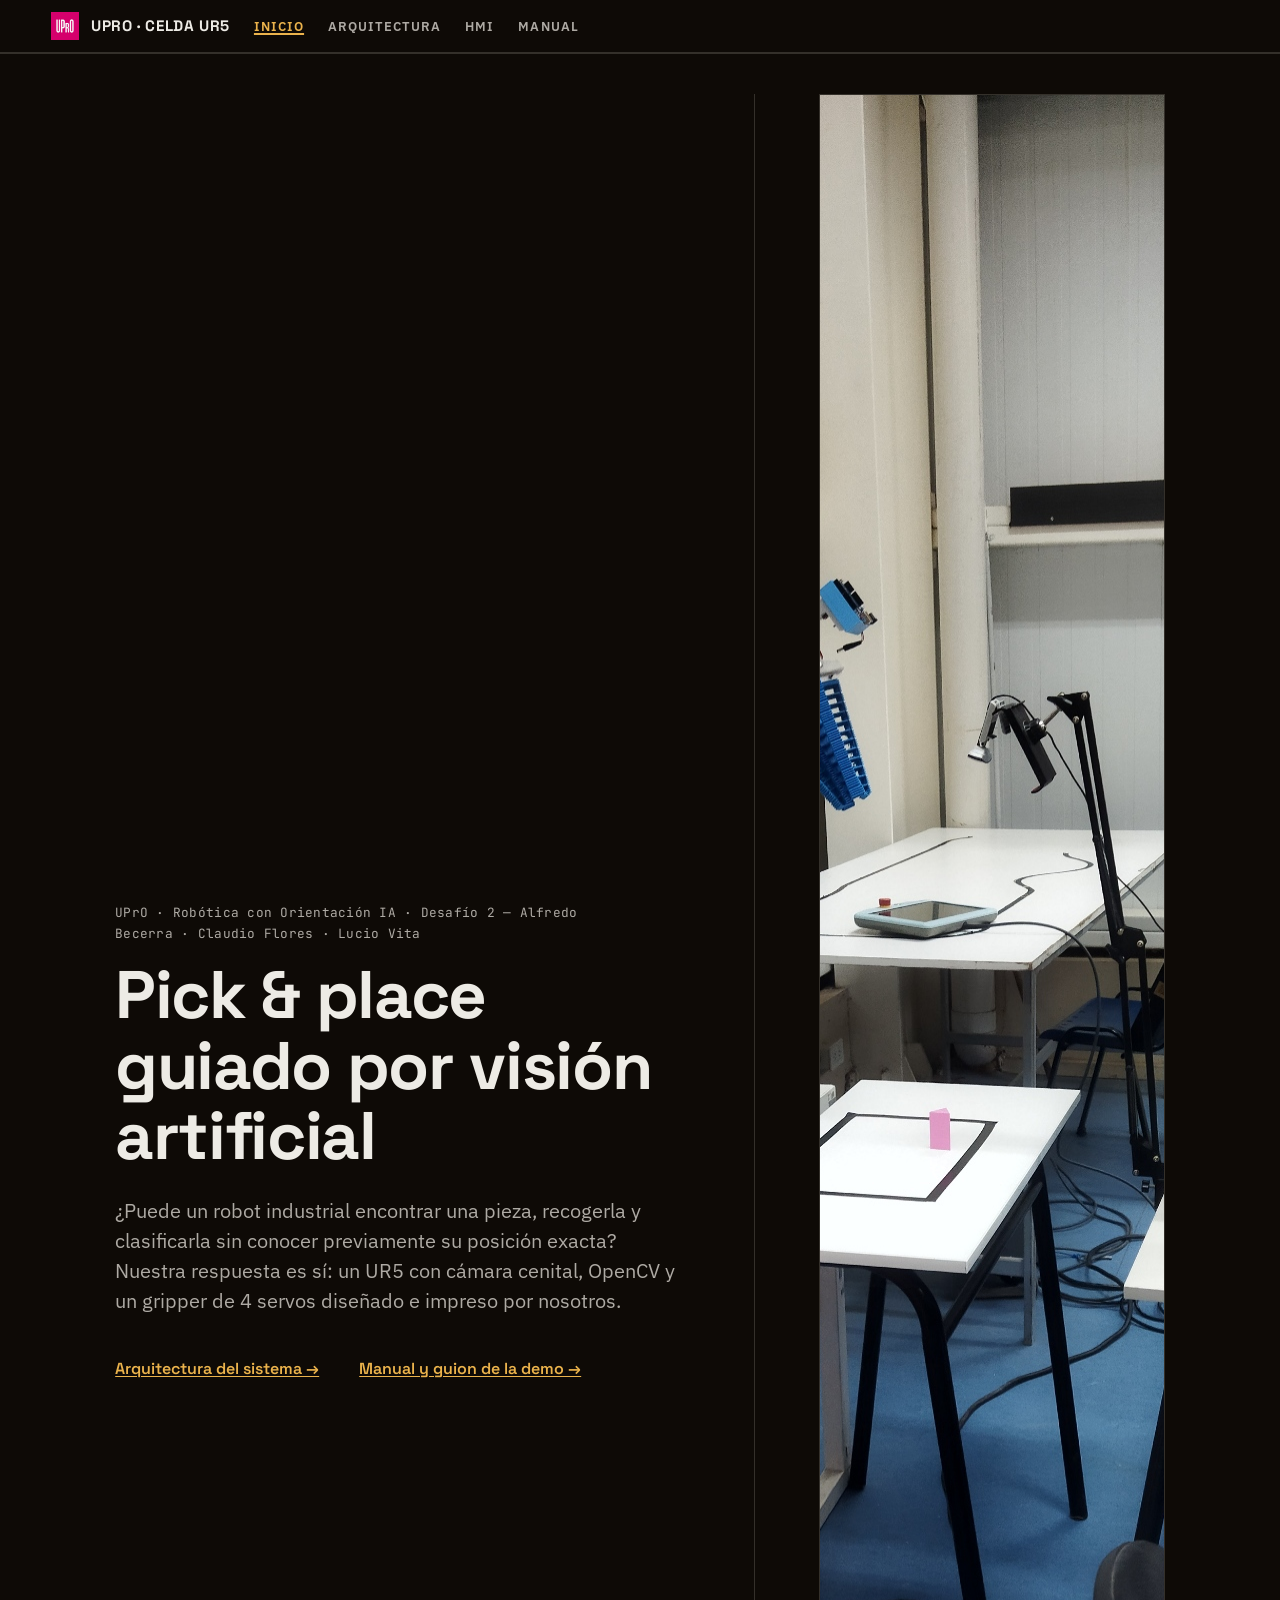
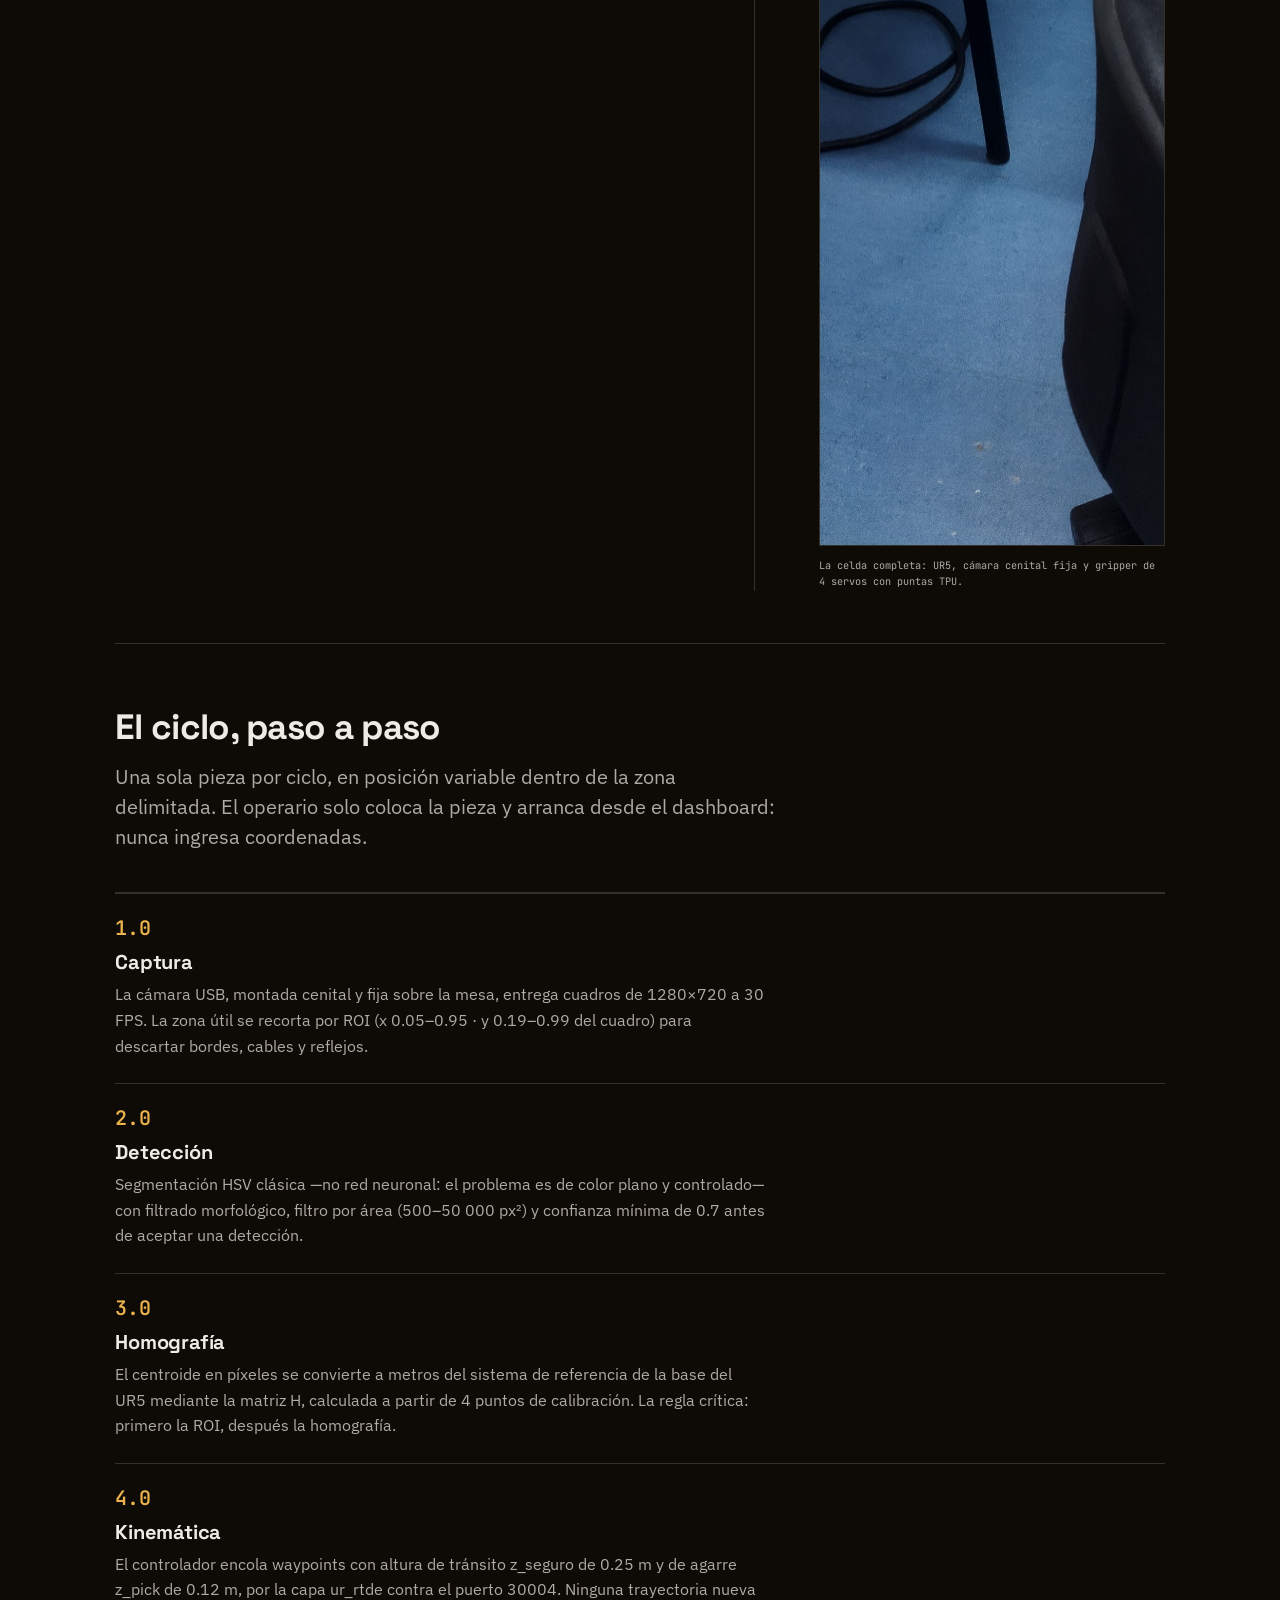
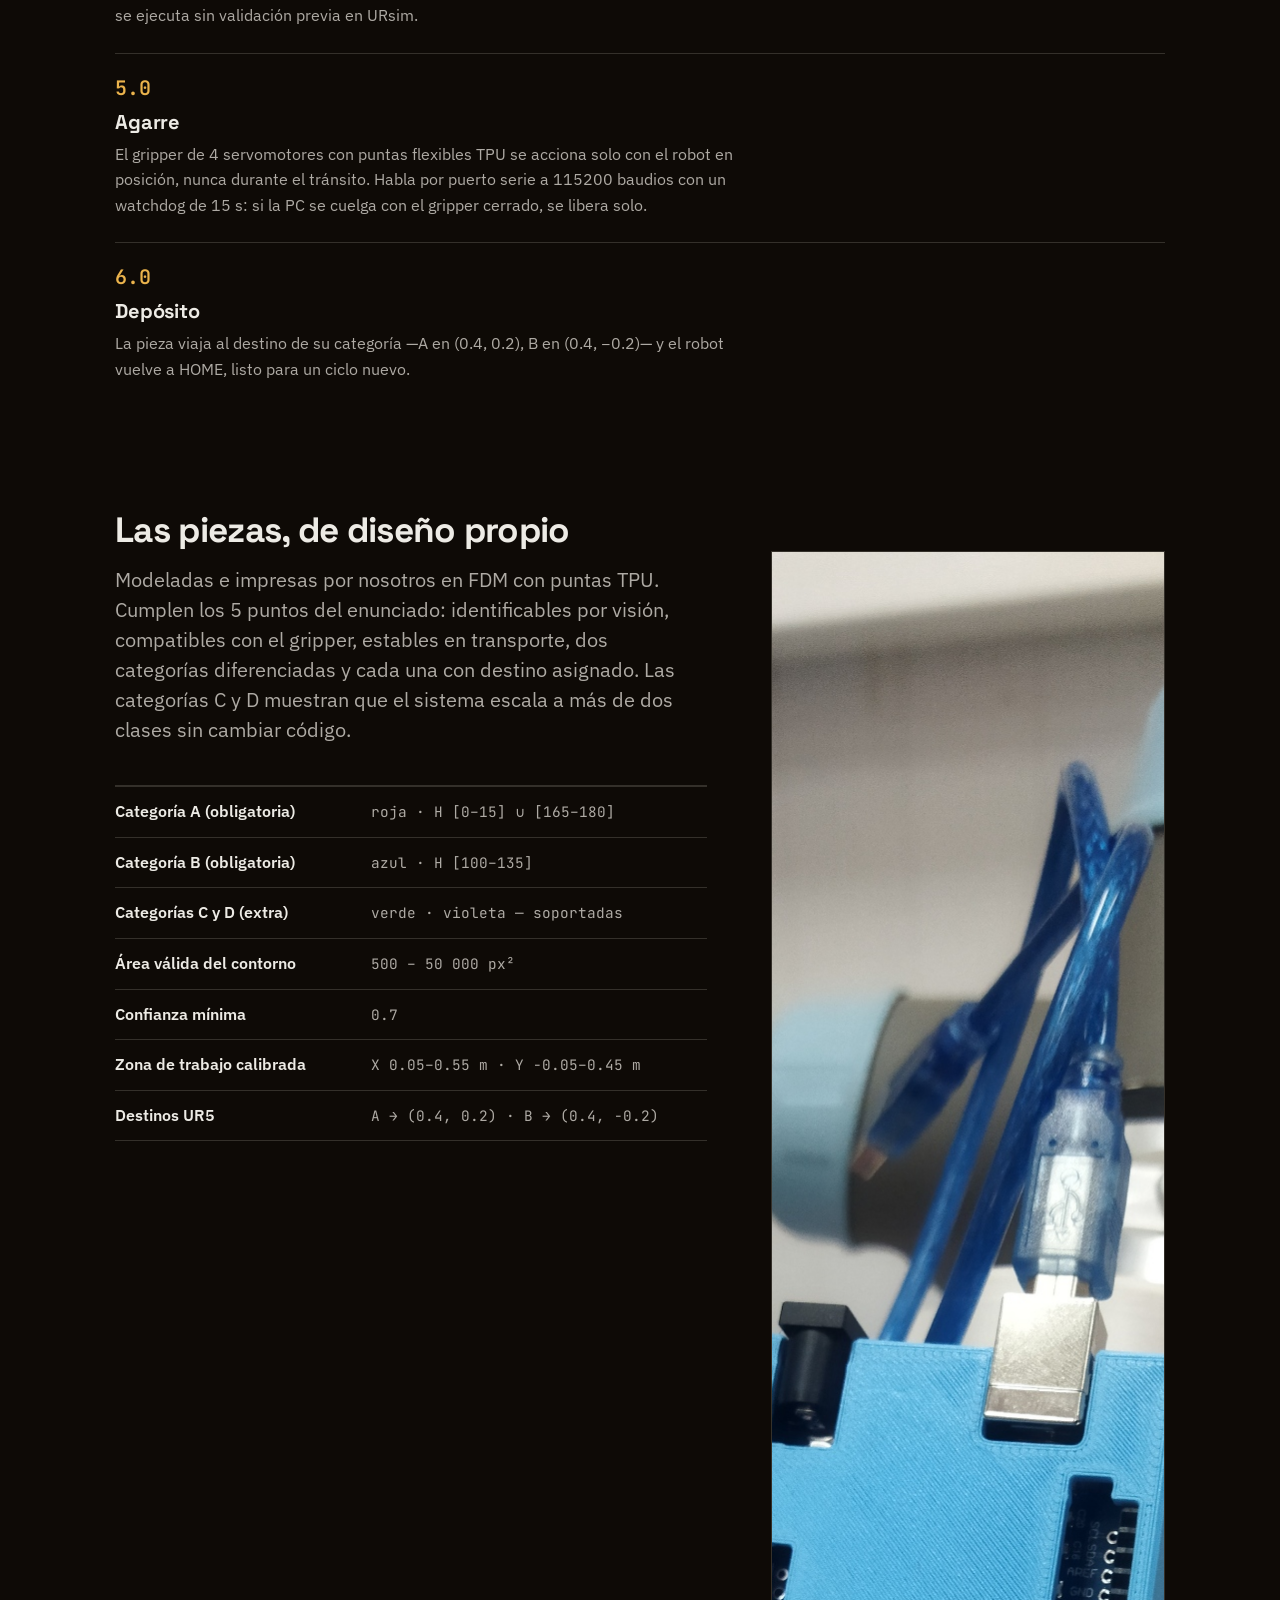
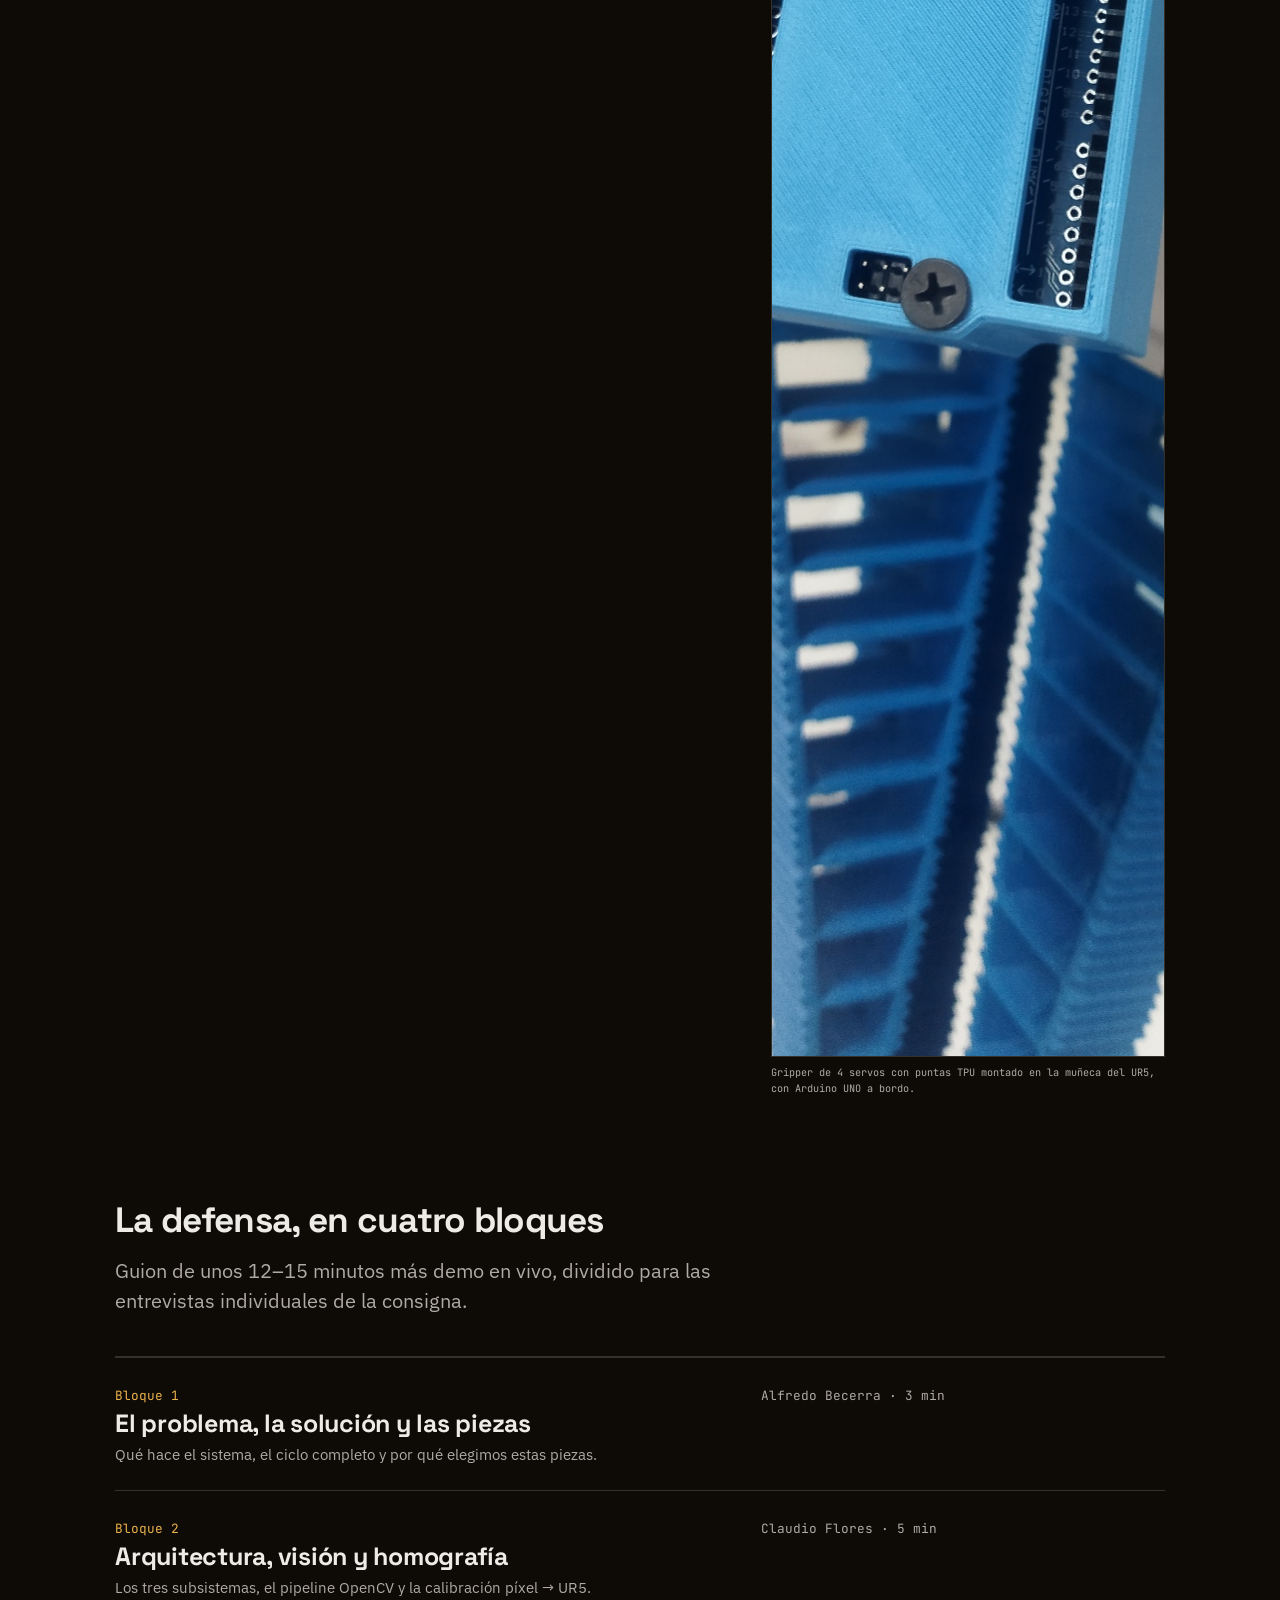
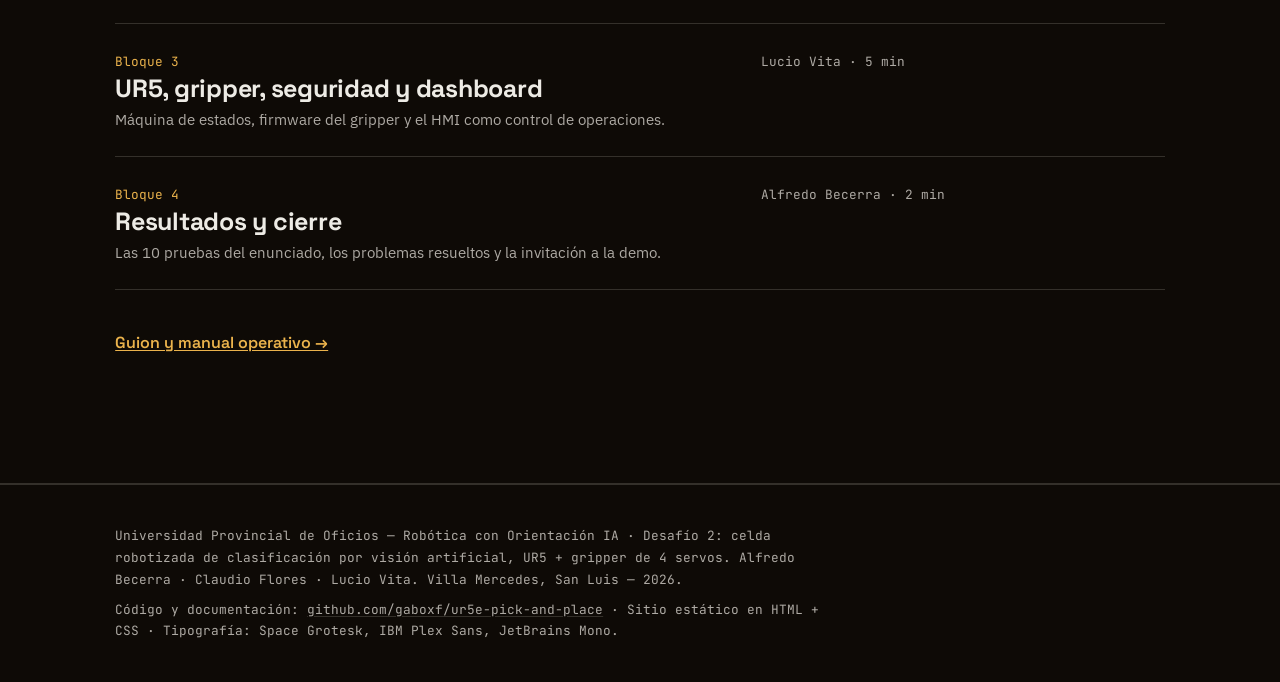
==== commit f0ddfb4f: "web: rediseño total en HTML+CSS puro (Hallmark Narrative Workflow) - 4 páginas estáticas sin Tailwin" ====
--- a/web/index.html
+++ b/web/index.html
@@ -1,775 +1,154 @@
-<!DOCTYPE html><html class="dark" lang="es"><head><meta charset="utf-8"><meta content="width=device-width, initial-scale=1.0" name="viewport"><meta content="web_standard" name="shell-type"><link href="https://fonts.googleapis.com/css2?family=Material+Symbols+Outlined:opsz,wght,FILL,GRAD@20..48,100..700,0..1,-50..200" rel="stylesheet"><link href="https://fonts.googleapis.com" rel="preconnect"><link crossorigin="" href="https://fonts.gstatic.com" rel="preconnect"><link href="https://fonts.googleapis.com/css2?family=Inter:wght@400;500;600;700&amp;family=JetBrains+Mono:wght@400;500;600&amp;display=swap" rel="stylesheet">
-<link href="https://fonts.googleapis.com/css2?family=Material+Symbols+Outlined:wght,FILL@100..700,0..1&amp;display=swap" rel="stylesheet"><style>@layer base{html,body{margin:0;padding:0;}body{overscroll-behavior:none;}main>:first-child{margin-top:0!important;}main>:last-child{margin-bottom:0!important;}}::-webkit-scrollbar{display:none;}</style><script src="https://cdn.tailwindcss.com"></script><script id="tailwind-config">tailwind.config={darkMode:"class",theme:{extend:{colors:{"secondary":"#4cd7f6","surface-container-highest":"#313540","surface-variant":"#313540","outline-variant":"#534434","surface-bright":"#353944","error-container":"#93000a","primary":"#ffc174","error":"#ffb4ab","on-primary-container":"#613b00","on-primary-fixed-variant":"#653e00","on-secondary-container":"#00424e","on-background":"#dfe2f1","tertiary-fixed":"#6ffbbe","inverse-on-surface":"#2c303b","surface-container-low":"#171b26","primary-fixed":"#ffddb8","primary-container":"#f59e0b","secondary-fixed":"#acedff","surface-container-high":"#262a35","on-tertiary-container":"#004e34","on-tertiary-fixed":"#002113","on-tertiary":"#003824","secondary-fixed-dim":"#4cd7f6","tertiary-container":"#30c88f","surface-container-lowest":"#0a0e18","surface":"#0f131d","on-secondary":"#003640","tertiary-fixed-dim":"#4edea3","on-primary":"#472a00","on-secondary-fixed":"#001f26","on-surface-variant":"#d8c3ad","on-secondary-fixed-variant":"#004e5c","tertiary":"#56e5a9","secondary-container":"#03b5d3","background":"#0f131d","surface-tint":"#ffb95f","on-error":"#690005","on-primary-fixed":"#2a1700","on-surface":"#dfe2f1","primary-fixed-dim":"#ffb95f","on-tertiary-fixed-variant":"#005236","surface-dim":"#0f131d","surface-container":"#1c1f2a","on-error-container":"#ffdad6","inverse-surface":"#dfe2f1","inverse-primary":"#855300","outline":"#a08e7a"},borderRadius:{"DEFAULT":"0.125rem","lg":"0.25rem","xl":"0.5rem","full":"0.75rem"},spacing:{"space-md":"1rem","gutter-mobile":"0.75rem","margin-mobile":"1rem","gutter":"1.5rem","space-lg":"1.5rem","space-sm":"0.5rem","space-xl":"2.5rem","space-xs":"0.25rem","margin":"2rem"},fontFamily:{"headline-xl-mobile":["Inter"],"headline-md":["Inter"],"telemetry-data":["JetBrains Mono"],"headline-xl":["Inter"],"label-caps":["JetBrains Mono"],"headline-sm":["Inter"],"headline-lg":["Inter"],"code-md":["JetBrains Mono"],"body-sm":["Inter"],"body-lg":["Inter"],"code-lg":["JetBrains Mono"],"body-md":["Inter"],"headline-lg-mobile":["Inter"]},fontSize:{"headline-xl-mobile":["2rem",{"lineHeight":"2.5rem","letterSpacing":"-0.02em","fontWeight":"700"}],"headline-md":["1.5rem",{"lineHeight":"2rem","letterSpacing":"-0.015em","fontWeight":"600"}],"telemetry-data":["0.8125rem",{"lineHeight":"1rem","letterSpacing":"0.05em","fontWeight":"600"}],"headline-xl":["3rem",{"lineHeight":"3.5rem","letterSpacing":"-0.025em","fontWeight":"700"}],"label-caps":["0.6875rem",{"lineHeight":"0.875rem","letterSpacing":"0.08em","fontWeight":"600"}],"headline-sm":["1.25rem",{"lineHeight":"1.75rem","fontWeight":"600"}],"headline-lg":["2.25rem",{"lineHeight":"2.75rem","letterSpacing":"-0.02em","fontWeight":"600"}],"code-md":["0.875rem",{"lineHeight":"1.375rem","fontWeight":"400"}],"body-sm":["0.875rem",{"lineHeight":"1.25rem","fontWeight":"400"}],"body-lg":["1.125rem",{"lineHeight":"1.75rem","fontWeight":"400"}],"code-lg":["1rem",{"lineHeight":"1.5rem","fontWeight":"500"}],"body-md":["1rem",{"lineHeight":"1.5rem","fontWeight":"400"}],"headline-lg-mobile":["1.75rem",{"lineHeight":"2.25rem","letterSpacing":"-0.015em","fontWeight":"600"}]}}}}</script></head><body class="bg-background font-body-md text-body-md text-on-surface antialiased min-h-screen flex flex-col"><header class="fixed top-0 left-0 w-full z-50 bg-surface-container-lowest/90 backdrop-blur-md shadow-[0_1px_8px_rgba(0,0,0,0.4)]"><div class="h-20 w-full px-margin flex items-center justify-between gap-space-md"><div class="flex items-center gap-space-lg"><div class="flex items-center gap-space-sm"><img src="https://lh3.googleusercontent.com/aida/[base64]" alt="Logo UPrO" class="h-10 w-10 object-cover rounded shadow-sm border border-surface-container-highest"><div class="flex flex-col"><div class="flex items-center gap-space-xs"><span class="text-on-surface font-headline-sm text-headline-sm font-semibold tracking-tight">Vision Cell</span><span class="text-primary font-label-caps text-label-caps uppercase tracking-wider bg-surface-container px-space-xs py-0.5 rounded border border-surface-container-highest">DESAFÍO 2</span></div><span class="text-on-surface-variant font-label-caps text-label-caps uppercase tracking-wider">Pick &amp; Place Guiado por Visión</span></div></div><div class="hidden xl:flex items-center gap-space-xs"><div class="flex items-center gap-space-xs bg-surface-container px-space-sm py-space-xs rounded border border-surface-container-highest"><span class="w-2 h-2 rounded-full bg-tertiary shadow-[0_0_8px_#56e5a9]"></span><span class="font-label-caps text-label-caps text-on-surface uppercase">CAM: OK (60 FPS)</span></div><div class="flex items-center gap-space-xs bg-surface-container px-space-sm py-space-xs rounded border border-surface-container-highest"><span class="w-2 h-2 rounded-full bg-tertiary shadow-[0_0_8px_#56e5a9]"></span><span class="font-label-caps text-label-caps text-on-surface uppercase">GRP: COM3 OK</span></div><div class="flex items-center gap-space-xs bg-surface-container px-space-sm py-space-xs rounded border border-surface-container-highest"><span class="w-2 h-2 rounded-full bg-tertiary shadow-[0_0_8px_#56e5a9]"></span><span class="font-label-caps text-label-caps text-on-surface uppercase">UR5: 127.0.0.1:30004 READY</span></div><div class="flex items-center gap-space-xs bg-surface-container px-space-sm py-space-xs rounded border border-surface-container-highest"><span class="w-2 h-2 rounded-full bg-primary-container shadow-[0_0_8px_#f59e0b]"></span><span class="font-label-caps text-label-caps text-primary uppercase">E-STOP: PENDANT ARMED</span></div></div></div><nav class="hidden lg:flex items-center gap-space-xs bg-surface-container-lowest p-space-xs rounded-lg" data-active-classes="bg-surface-container-high text-primary font-semibold"><a aria-current="page" class="px-space-md py-space-xs rounded transition-all bg-surface-container-high text-primary font-semibold" data-path="modo-presentacion" href="#">Modo Presentación (Slides)</a><a class="px-space-md py-space-xs rounded font-body-sm text-body-sm text-on-surface-variant hover:text-on-surface hover:bg-surface-container transition-all" data-path="dashboard-hmi" href="#">Dashboard HMI (Control en Vivo)</a><a class="px-space-md py-space-xs rounded font-body-sm text-body-sm text-on-surface-variant hover:text-on-surface hover:bg-surface-container transition-all" data-path="arquitectura-vision" href="#">Arquitectura &amp; Visión</a><a class="px-space-md py-space-xs rounded font-body-sm text-body-sm text-on-surface-variant hover:text-on-surface hover:bg-surface-container transition-all" data-path="manual-operativo-seguridad" href="#">Manual Operativo &amp; Seguridad</a></nav><div class="flex items-center gap-space-md"><div class="flex items-center gap-space-xs bg-surface-container-low px-space-md py-space-xs rounded border border-surface-container-high"><span class="material-symbols-outlined text-secondary text-[18px]">timer</span><span class="font-telemetry-data text-telemetry-data text-secondary">15:00 REMAINING</span></div><button class="w-9 h-9 flex items-center justify-center rounded bg-surface-container text-on-surface-variant hover:text-secondary hover:bg-surface-container-high transition-colors" title="Pantalla Completa" type="button"><span class="material-symbols-outlined text-[20px]">fullscreen</span></button><div class="w-8 h-8 rounded-full bg-primary flex items-center justify-center"><span class="material-symbols-outlined text-on-primary text-[18px]">person</span></div></div></div></header><main class="w-full pt-20 bg-background flex-1"><div class="flex flex-col w-full">
-<!-- Progress Header Micro-Bar -->
-<div class="w-full bg-surface-container-lowest h-1.5 sticky top-20 z-40 overflow-hidden">
-<div class="h-full bg-primary transition-all duration-300 shadow-[0_0_12px_#ffc174]" id="slide-progress" style="width: 25%;"></div>
-</div>
-<!-- Deck Layout Grid -->
-<div class="w-full px-margin py-space-md flex flex-col gap-space-lg">
-<!-- Top Action & Presenter Pill Header -->
-<div class="flex flex-wrap items-center justify-between gap-space-md bg-surface-container-low px-space-md py-space-sm rounded-xl shadow-md">
-<div class="flex items-center gap-space-md flex-wrap">
-<div class="flex items-center gap-space-xs bg-surface-container px-space-sm py-space-xs rounded">
-<span class="font-label-caps text-label-caps text-on-surface-variant uppercase">BLOQUE ACTIVO:</span>
-<span class="font-telemetry-data text-telemetry-data text-primary uppercase font-bold" id="block-indicator">BLOQUE 1 / 4</span>
-</div>
-<div class="flex items-center gap-space-xs bg-surface-container px-space-sm py-space-xs rounded">
-<span class="w-2 h-2 rounded-full bg-secondary shadow-[0_0_6px_#4cd7f6]"></span>
-<span class="font-label-caps text-label-caps text-on-surface-variant uppercase">DISERTANTE:</span>
-<span class="font-code-md text-code-md text-secondary font-semibold" id="speaker-indicator">Alfredo Becerra</span>
-</div>
-<div class="hidden sm:flex items-center gap-space-xs bg-surface-container px-space-sm py-space-xs rounded">
-<span class="material-symbols-outlined text-[16px] text-tertiary">verified_user</span>
-<span class="font-label-caps text-label-caps text-tertiary uppercase">RÉGIMEN DEFENSIVO: NOMINAL</span>
-</div>
-</div>
-<!-- Quick Switcher & Controls -->
-<div class="flex items-center gap-space-xs">
-<button class="flex items-center gap-space-xs px-space-sm py-space-xs rounded bg-surface-container-high text-on-surface hover:text-primary transition-colors text-label-caps font-label-caps uppercase" id="toggle-speaker-notes" type="button">
-<span class="material-symbols-outlined text-[16px]">record_voice_over</span>
-<span class="hidden md:inline">Guión Disertante</span>
-</button>
-<button class="flex items-center gap-space-xs px-space-sm py-space-xs rounded bg-surface-container-high text-on-surface hover:text-secondary transition-colors text-label-caps font-label-caps uppercase" id="toggle-drawer" type="button">
-<span class="material-symbols-outlined text-[16px]">view_carousel</span>
-<span class="hidden md:inline">Índice Bloques</span>
-</button>
-<a class="flex items-center gap-space-xs px-space-md py-space-xs rounded bg-primary-container text-on-primary-container font-headline-sm text-label-caps font-bold shadow-[0_0_12px_rgba(245,158,11,0.3)] hover:brightness-110 transition-all uppercase" href="dashboard-hmi.html">
-<span class="material-symbols-outlined text-[18px]">terminal</span>
-<span>Saltar a HMI en Vivo</span>
-</a>
-</div>
-</div>
-<!-- Main Deck Container: Slide Surface & Dynamic Content -->
-<div class="relative w-full min-h-[580px] bg-surface-container-low rounded-xl shadow-xl overflow-hidden flex flex-col justify-between p-space-lg">
-<!-- Slide Content Viewport (JS Swapped) -->
-<div class="w-full flex-1" id="slides-wrapper">
-<!-- ==================== SLIDE 1 ==================== -->
-<div class="slide-pane flex flex-col gap-space-lg w-full transition-opacity duration-300" id="slide-1">
-<!-- Slide Meta Header -->
-<div class="flex flex-col md:flex-row md:items-end justify-between gap-space-sm">
-<div>
-<span class="text-primary font-label-caps text-label-caps uppercase tracking-wider block">BLOQUE 1 · VISIÓN GENERAL DEL SISTEMA &amp; PIEZAS</span>
-<h1 class="text-on-surface font-headline-lg text-headline-lg font-bold tracking-tight">Pick &amp; Place Guiado por Visión: UR5 + Gripper de 4 Servos</h1>
-</div>
-<div class="flex items-center gap-space-xs bg-surface-container px-space-sm py-space-xs rounded self-start md:self-auto">
-<span class="material-symbols-outlined text-[16px] text-primary">person</span>
-<span class="font-telemetry-data text-telemetry-data text-on-surface">Alfredo Becerra</span>
-</div>
-</div>
-<!-- Hero Bento Grid -->
-<div class="grid grid-cols-1 lg:grid-cols-12 gap-space-md">
-<!-- Left Main: Interactive Cycle Flow Diagram -->
-<div class="lg:col-span-7 bg-surface-container p-space-md rounded-xl flex flex-col justify-between shadow-sm">
-<div class="flex items-center justify-between">
-<span class="font-label-caps text-label-caps text-secondary uppercase tracking-wider">// FLUJO DETERMINISTA DEL CICLO</span>
-<span class="font-label-caps text-label-caps text-on-surface-variant">UNA PIEZA POR CICLO · POSICIÓN VARIABLE</span>
-</div>
-<!-- Cycle Step Flow -->
-<div class="grid grid-cols-2 sm:grid-cols-3 gap-space-xs my-space-md">
-<div class="bg-surface-container-high p-space-sm rounded flex flex-col justify-between relative overflow-hidden group">
-<span class="font-label-caps text-label-caps text-primary">01 / CAPTURA</span>
-<p class="font-body-sm text-body-sm text-on-surface font-semibold mt-space-xs">Cámara USB cenital</p>
-<p class="font-label-caps text-label-caps text-on-surface-variant">Frame 1280×720 @ 30 FPS</p>
-<div class="w-1.5 h-full bg-secondary absolute top-0 left-0"></div>
-</div>
-<div class="bg-surface-container-high p-space-sm rounded flex flex-col justify-between relative overflow-hidden group">
-<span class="font-label-caps text-label-caps text-primary">02 / DETECCIÓN</span>
-<p class="font-body-sm text-body-sm text-on-surface font-semibold mt-space-xs">Segmentación HSV</p>
-<p class="font-label-caps text-label-caps text-on-surface-variant">Filtrado morfológico</p>
-<div class="w-1.5 h-full bg-secondary absolute top-0 left-0"></div>
-</div>
-<div class="bg-surface-container-high p-space-sm rounded flex flex-col justify-between relative overflow-hidden group">
-<span class="font-label-caps text-label-caps text-primary">03 / HOMOGRAFÍA</span>
-<p class="font-body-sm text-body-sm text-on-surface font-semibold mt-space-xs">Transformación H</p>
-<p class="font-label-caps text-label-caps text-on-surface-variant">Píxel (u,v) → Base UR5 (X,Y)</p>
-<div class="w-1.5 h-full bg-primary absolute top-0 left-0"></div>
-</div>
-<div class="bg-surface-container-high p-space-sm rounded flex flex-col justify-between relative overflow-hidden group">
-<span class="font-label-caps text-label-caps text-primary">04 / KINEMÁTICA</span>
-<p class="font-body-sm text-body-sm text-on-surface font-semibold mt-space-xs">Aproximación Z</p>
-<p class="font-label-caps text-label-caps text-on-surface-variant">movej + movel blend 50mm</p>
-<div class="w-1.5 h-full bg-primary absolute top-0 left-0"></div>
-</div>
-<div class="bg-surface-container-high p-space-sm rounded flex flex-col justify-between relative overflow-hidden group">
-<span class="font-label-caps text-label-caps text-primary">05 / AGARRE</span>
-<p class="font-body-sm text-body-sm text-on-surface font-semibold mt-space-xs">4 Servos TPU</p>
-<p class="font-label-caps text-label-caps text-on-surface-variant">Cierre adaptativo 1.2Nm</p>
-<div class="w-1.5 h-full bg-tertiary absolute top-0 left-0"></div>
-</div>
-<div class="bg-surface-container-high p-space-sm rounded flex flex-col justify-between relative overflow-hidden group">
-<span class="font-label-caps text-label-caps text-primary">06 / DEPÓSITO</span>
-<p class="font-body-sm text-body-sm text-on-surface font-semibold mt-space-xs">Drop &amp; Reset</p>
-<p class="font-label-caps text-label-caps text-on-surface-variant">Contenedor B / Home Pos</p>
-<div class="w-1.5 h-full bg-tertiary absolute top-0 left-0"></div>
-</div>
-</div>
-<!-- Bottom live pill data -->
-<div class="flex items-center justify-between bg-surface-container-lowest px-space-sm py-space-xs rounded">
-<span class="font-code-md text-code-md text-on-surface-variant">El ciclo se repite con la pieza en <strong class="text-tertiary">cualquier posición permitida</strong></span>
-<span class="font-telemetry-data text-telemetry-data text-secondary">SYNC REAL-TIME</span>
-</div>
-</div>
-<!-- Right: Diseños de Piezas Propias & FDM Specs -->
-<div class="lg:col-span-5 flex flex-col gap-space-md">
-<div class="bg-surface-container p-space-md rounded-xl shadow-sm flex flex-col gap-space-sm">
-<div class="flex items-center justify-between">
-<span class="font-label-caps text-label-caps text-primary uppercase">// PIEZAS IMPRESAS 3D DISEÑO PROPIO</span>
-<span class="font-label-caps text-label-caps text-on-surface-variant">Impresión FDM · Puntas TPU</span>
-</div>
-<div class="h-40 rounded-lg overflow-hidden relative">
-<img class="w-full h-full object-cover" alt="Gripper de 4 servos con puntas flexibles TPU montado en la muñeca del UR5, con Arduino UNO integrado a bordo." src="assets/foto-gripper.jpg">
-<div class="absolute bottom-2 left-2 bg-surface-container-lowest/80 backdrop-blur px-space-xs rounded text-label-caps font-label-caps text-secondary">
-                    PUNTERAS TPU CON ALTO COEFICIENTE DE FRICCIÓN
-                  </div>
-</div>
-<ul class="flex flex-col gap-space-xs text-body-sm font-body-sm text-on-surface">
-<li class="flex items-center justify-between py-space-xs px-space-sm bg-surface-container-high rounded">
-<span class="text-on-surface-variant">Geometría de Puntas:</span>
-<span class="font-code-md text-code-md text-primary">TPU Flexible (efecto Fin Ray)</span>
-</li>
-<li class="flex items-center justify-between py-space-xs px-space-sm bg-surface-container-high rounded">
-<span class="text-on-surface-variant">Gama Cromática HSV:</span>
-<span class="font-code-md text-code-md text-secondary">A Roja · B Azul (C Verde · D Violeta)</span>
-</li>
-<li class="flex items-center justify-between py-space-xs px-space-sm bg-surface-container-high rounded">
-<span class="text-on-surface-variant">Estabilidad Mecánica:</span>
-<span class="font-code-md text-code-md text-tertiary">Altura uniforme · base estable</span>
-</li>
-</ul>
-</div>
-</div>
-</div>
-</div>
-<!-- ==================== SLIDE 2 ==================== -->
-<div class="slide-pane hidden flex flex-col gap-space-lg w-full transition-opacity duration-300" id="slide-2">
-<div class="flex flex-col md:flex-row md:items-end justify-between gap-space-sm">
-<div>
-<span class="text-primary font-label-caps text-label-caps uppercase tracking-wider block">BLOQUE 2 · SOFTWARE, OPENCV &amp; HOMOGRAFÍA PÍXEL-ROBOT</span>
-<h2 class="text-on-surface font-headline-lg text-headline-lg font-bold tracking-tight">Arquitectura Modular &amp; Transformación de Coordenadas</h2>
-</div>
-<div class="flex items-center gap-space-xs bg-surface-container px-space-sm py-space-xs rounded self-start md:self-auto">
-<span class="material-symbols-outlined text-[16px] text-secondary">person</span>
-<span class="font-telemetry-data text-telemetry-data text-on-surface">Claudio Flores</span>
-</div>
-</div>
-<div class="grid grid-cols-1 lg:grid-cols-12 gap-space-md">
-<!-- OpenCV Pipeline Visualizer Card -->
-<div class="lg:col-span-6 bg-surface-container p-space-md rounded-xl shadow-sm flex flex-col justify-between">
-<div>
-<div class="flex items-center justify-between mb-space-sm">
-<span class="font-label-caps text-label-caps text-secondary uppercase">// PIPELINE OPENCV MODULAR</span>
-<span class="font-telemetry-data text-telemetry-data text-tertiary">OPENCV · TIEMPO REAL</span>
-</div>
-<!-- 5-stage graphic timeline -->
-<div class="flex flex-col gap-space-xs">
-<div class="flex items-center justify-between p-space-xs bg-surface-container-high rounded">
-<div class="flex items-center gap-space-xs">
-<span class="material-symbols-outlined text-secondary text-[18px]">photo_camera</span>
-<span class="font-code-md text-code-md text-on-surface">1. Captura con Buffer Cero</span>
-</div>
-<span class="font-label-caps text-label-caps text-on-surface-variant">cv2.VideoCapture()</span>
-</div>
-<div class="flex items-center justify-between p-space-xs bg-surface-container-high rounded">
-<div class="flex items-center gap-space-xs">
-<span class="material-symbols-outlined text-secondary text-[18px]">crop</span>
-<span class="font-code-md text-code-md text-on-surface">2. ROI Dinámico &amp; Pre-filtro</span>
-</div>
-<span class="font-label-caps text-label-caps text-on-surface-variant">Mesa de trabajo [y1:y2, x1:x2]</span>
-</div>
-<div class="flex items-center justify-between p-space-xs bg-surface-container-high rounded">
-<div class="flex items-center gap-space-xs">
-<span class="material-symbols-outlined text-primary text-[18px]">palette</span>
-<span class="font-code-md text-code-md text-on-surface">3. Máscara HSV &amp; Morfología</span>
-</div>
-<span class="font-label-caps text-label-caps text-primary font-bold">H: [0–15]+[165–180] A · H: [100–135] B</span>
-</div>
-<div class="flex items-center justify-between p-space-xs bg-surface-container-high rounded">
-<div class="flex items-center gap-space-xs">
-<span class="material-symbols-outlined text-secondary text-[18px]">adjust</span>
-<span class="font-code-md text-code-md text-on-surface">4. Contornos &amp; Momentos</span>
-</div>
-<span class="font-label-caps text-label-caps text-on-surface-variant">cv2.moments(M) -&gt; (cX, cY)</span>
-</div>
-<div class="flex items-center justify-between p-space-xs bg-surface-container-high rounded">
-<div class="flex items-center gap-space-xs">
-<span class="material-symbols-outlined text-tertiary text-[18px]">transform</span>
-<span class="font-code-md text-code-md text-on-surface">5. Proyección Homográfica H</span>
-</div>
-<span class="font-label-caps text-label-caps text-tertiary font-bold">cv2.perspectiveTransform()</span>
-</div>
-</div>
-</div>
-<div class="mt-space-sm p-space-sm bg-surface-container-lowest rounded">
-<span class="font-label-caps text-label-caps text-on-surface-variant uppercase block mb-space-xs">// FRAGMENTO HOMOGRAFÍA</span>
-<code class="font-code-md text-code-md text-secondary block whitespace-pre">pts_src = np.array([[u1,v1], [u2,v2], [u3,v3], [u4,v4]])
-H, _ = cv2.findHomography(pts_src, pts_robot_ur5)
-pt_ur5 = cv2.perspectiveTransform(pt_pixel, H)</code>
-</div>
-</div>
-<!-- Right: 4-Point Homography & Calibration Visual -->
-<div class="lg:col-span-6 flex flex-col gap-space-md">
-<div class="bg-surface-container p-space-md rounded-xl shadow-sm flex flex-col gap-space-sm">
-<div class="flex items-center justify-between">
-<span class="font-label-caps text-label-caps text-primary uppercase">// CALIBRACIÓN ASISTIDA: 4 PUNTOS</span>
-<span class="font-label-caps text-label-caps text-tertiary">PUNTOS_PX ↔ PUNTOS_UR5</span>
-</div>
-<!-- Matrix Map Representation -->
-<div class="bg-surface-container-lowest p-space-md rounded-lg flex flex-col gap-space-sm relative overflow-hidden">
-<div class="flex justify-between items-center text-label-caps font-label-caps text-on-surface-variant">
-<span>P1 px(159, 35) → UR5 (0.1, 0.4)</span>
-<span>P2 px(977, 19) → UR5 (0.5, 0.4)</span>
-</div>
-<div class="w-full h-32 border-dashed border-2 border-surface-container-highest rounded flex items-center justify-center relative">
-<!-- SVG Homography Grid Lines -->
-<svg class="w-full h-full text-secondary/30" xmlns="http://www.w3.org/2000/svg">
-<line stroke="currentColor" stroke-width="2" x1="15%" x2="85%" y1="20%" y2="25%"></line>
-<line stroke="currentColor" stroke-width="2" x1="85%" x2="75%" y1="25%" y2="85%"></line>
-<line stroke="currentColor" stroke-width="2" x1="75%" x2="25%" y1="85%" y2="80%"></line>
-<line stroke="currentColor" stroke-width="2" x1="25%" x2="15%" y1="80%" y2="20%"></line>
-<circle cx="15%" cy="20%" fill="#4cd7f6" r="5"></circle>
-<circle cx="85%" cy="25%" fill="#4cd7f6" r="5"></circle>
-<circle cx="75%" cy="85%" fill="#4cd7f6" r="5"></circle>
-<circle cx="25%" cy="80%" fill="#4cd7f6" r="5"></circle>
-<circle cx="50%" cy="50%" fill="#f59e0b" r="6"></circle>
-</svg>
-<div class="absolute text-center">
-<span class="font-code-md text-code-md text-primary font-bold">Target Detectado (cX, cY)</span>
-<span class="block font-label-caps text-label-caps text-on-surface-variant">Salida en base UR5: X, Y en metros</span>
-</div>
-</div>
-<div class="flex justify-between items-center text-label-caps font-label-caps text-on-surface-variant">
-<span>P3 px(91, 546) → UR5 (0.5, 0.0)</span>
-<span>P4 px(1043, 535) → UR5 (0.1, 0.0)</span>
-</div>
-</div>
-<div class="grid grid-cols-2 gap-space-xs text-body-sm font-body-sm">
-<div class="bg-surface-container-high p-space-xs rounded">
-<span class="text-on-surface-variant block font-label-caps text-label-caps">ESTABILIZACIÓN TEMPORAL</span>
-<span class="text-on-surface font-code-md text-code-md">Media móvil (n=5 frames)</span>
-</div>
-<div class="bg-surface-container-high p-space-xs rounded">
-<span class="text-on-surface-variant block font-label-caps text-label-caps">LÍMITES MESA · ZONA DE TRABAJO</span>
-<span class="text-tertiary font-code-md text-code-md">Clamping X 0.05–0.55 · Y −0.05–0.45</span>
-</div>
-</div>
-</div>
-</div>
-</div>
-</div>
-<!-- ==================== SLIDE 3 ==================== -->
-<div class="slide-pane hidden flex flex-col gap-space-lg w-full transition-opacity duration-300" id="slide-3">
-<div class="flex flex-col md:flex-row md:items-end justify-between gap-space-sm">
-<div>
-<span class="text-primary font-label-caps text-label-caps uppercase tracking-wider block">BLOQUE 3 · PROGRAMACIÓN UR5, GRIPPER &amp; SEGURIDAD INDUSTRIAL</span>
-<h2 class="text-on-surface font-headline-lg text-headline-lg font-bold tracking-tight">Control Cinemático RTDE, Gripper Arduino &amp; E-Stop Crítico</h2>
-</div>
-<div class="flex items-center gap-space-xs bg-surface-container px-space-sm py-space-xs rounded self-start md:self-auto">
-<span class="material-symbols-outlined text-[16px] text-tertiary">person</span>
-<span class="font-telemetry-data text-telemetry-data text-on-surface">Lucio Vita</span>
-</div>
-</div>
-<div class="grid grid-cols-1 lg:grid-cols-12 gap-space-md">
-<!-- Left: UR5 RTDE State Machine & Gripper COM -->
-<div class="lg:col-span-7 flex flex-col gap-space-md">
-<div class="bg-surface-container p-space-md rounded-xl shadow-sm flex flex-col gap-space-sm">
-<div class="flex items-center justify-between">
-<span class="font-label-caps text-label-caps text-secondary uppercase">// MÁQUINA DE ESTADOS FINITA (UR_RTDE)</span>
-<span class="font-label-caps text-label-caps text-primary">URsim → UR5 REAL · PUERTO 30004</span>
-</div>
-<div class="grid grid-cols-3 gap-space-xs text-center font-code-md text-code-md">
-<div class="bg-surface-container-high p-space-sm rounded">
-<span class="text-primary font-bold block">1. APROXIMAR</span>
-<span class="font-label-caps text-label-caps text-on-surface-variant">HOME → punto sobre la pieza (z_seguro 0.25 m)</span>
-</div>
-<div class="bg-surface-container-high p-space-sm rounded">
-<span class="text-secondary font-bold block">2. AGARRAR</span>
-<span class="font-label-caps text-label-caps text-on-surface-variant">descender a z_pick → cierre de gripper → elevar</span>
-</div>
-<div class="bg-surface-container-high p-space-sm rounded">
-<span class="text-tertiary font-bold block">3. DEPOSITAR</span>
-<span class="font-label-caps text-label-caps text-on-surface-variant">transportar al destino según categoría → HOME</span>
-</div>
-</div>
-<!-- Gripper Arduino Watchdog Details -->
-<div class="bg-surface-container-lowest p-space-sm rounded-lg flex flex-col gap-space-xs">
-<div class="flex items-center justify-between">
-<span class="font-label-caps text-label-caps text-on-surface uppercase">// COMUNICACIÓN SERIAL GRIPPER (COM3 @ 115200 BAUD)</span>
-<span class="font-label-caps text-label-caps text-error">WATCHDOG: 15s AUTO-ABORT</span>
-</div>
-<p class="font-body-sm text-body-sm text-on-surface-variant">
-                    4 Servos sincronizados mecánicamente con perfiles de velocidad por pulsos PWM (`Servo.h`). Si no recibe keepalive cada 500ms o un ciclo excede 15s, se dispara la rutina segura de desenergización y apertura.
-                  </p>
-</div>
-</div>
-<!-- Real vs Simulator Benchmark -->
-<div class="grid grid-cols-2 gap-space-sm">
-<div class="bg-surface-container p-space-sm rounded-xl">
-<span class="font-label-caps text-label-caps text-on-surface-variant uppercase">URSIM VS BRAZO FÍSICO</span>
-<p class="font-headline-sm text-headline-sm font-bold text-on-surface mt-space-xs">0 Diferencias Lógicas</p>
-<p class="font-body-sm text-body-sm text-on-surface-variant">Mismo script URScript / RTDE socket 30004.</p>
-</div>
-<div class="bg-surface-container p-space-sm rounded-xl">
-<span class="font-label-caps text-label-caps text-on-surface-variant uppercase">REPETIBILIDAD (FICHA TÉCNICA UR5)</span>
-<p class="font-headline-sm text-headline-sm font-bold text-tertiary mt-space-xs">± 0.1 mm UR5</p>
-<p class="font-body-sm text-body-sm text-on-surface-variant">Spec del fabricante; la precisión real depende de la calibración de homografía.</p>
-</div>
-</div>
-</div>
-<!-- Right: Safety Directives & Teach Pendant Strict Rule -->
-<div class="lg:col-span-5 bg-surface-container p-space-md rounded-xl shadow-sm flex flex-col justify-between">
-<div>
-<div class="flex items-center justify-between mb-space-sm">
-<span class="font-label-caps text-label-caps text-error uppercase">// FILOSOFÍA DE SEGURIDAD CRÍTICA</span>
-<span class="material-symbols-outlined text-error text-[20px]">warning</span>
-</div>
-<div class="bg-error-container/20 p-space-sm rounded-lg mb-space-sm">
-<h3 class="text-error font-headline-sm text-headline-sm font-bold flex items-center gap-space-xs">
-<span class="material-symbols-outlined">e911_emergency</span>
-                    E-Stop Estricto por Teach Pendant
-                  </h3>
-<p class="font-body-sm text-body-sm text-on-surface mt-space-xs leading-relaxed">
-<strong>Por normativa industrial y seguridad de célula:</strong> Queda terminantemente prohibido delegar el E-Stop a un botón de Arduino o software no certificado. La parada de emergencia reside exclusivamente en el circuito cableado redundante (Categoría 3, PLd) del Teach Pendant del UR5.
-                  </p>
-</div>
-<ul class="flex flex-col gap-space-xs font-body-sm text-body-sm text-on-surface">
-<li class="flex items-center gap-space-xs">
-<span class="material-symbols-outlined text-tertiary text-[18px]">check_circle</span>
-<span>Parada por software del dashboard, con reinicio explícito del ciclo.</span>
-</li>
-<li class="flex items-center gap-space-xs">
-<span class="material-symbols-outlined text-tertiary text-[18px]">check_circle</span>
-<span>La visión rechaza coordenadas fuera de la zona calibrada (X 0.05–0.55 · Y −0.05–0.45 m): ningún movimiento fuera de límites.</span>
-</li>
-<li class="flex items-center gap-space-xs">
-<span class="material-symbols-outlined text-tertiary text-[18px]">check_circle</span>
-<span>Operación sin personas dentro del espacio de movimiento del robot.</span>
-</li>
-</ul>
-</div>
-<!-- HMI Compliance Requirement Badge -->
-<div class="bg-surface-container-lowest p-space-sm rounded mt-space-md">
-<span class="font-label-caps text-label-caps text-primary uppercase font-bold block mb-space-xs">CUMPLIMIENTO DE REQUISITOS HMI</span>
-<span class="font-code-md text-code-md text-on-surface-variant">Dashboard Reactivo con feeds independientes de cámara, sliders HSV interactivos, estado de RTDE y conmutación manual.</span>
-</div>
-</div>
-</div>
-</div>
-<!-- ==================== SLIDE 4 ==================== -->
-<div class="slide-pane hidden flex flex-col gap-space-lg w-full transition-opacity duration-300" id="slide-4">
-<div class="flex flex-col md:flex-row md:items-end justify-between gap-space-sm">
-<div>
-<span class="text-primary font-label-caps text-label-caps uppercase tracking-wider block">BLOQUE 4 · RESULTADOS DE 10 PRUEBAS, RESOLUCIÓN DE PROBLEMAS &amp; CONCLUSIONES</span>
-<h2 class="text-on-surface font-headline-lg text-headline-lg font-bold tracking-tight">Resultados de las 10 Pruebas del Enunciado &amp; Conclusiones</h2>
-</div>
-<div class="flex items-center gap-space-xs bg-surface-container px-space-sm py-space-xs rounded self-start md:self-auto">
-<span class="material-symbols-outlined text-[16px] text-primary">person</span>
-<span class="font-telemetry-data text-telemetry-data text-on-surface">Alfredo Becerra</span>
-</div>
-</div>
-<div class="grid grid-cols-1 lg:grid-cols-12 gap-space-md">
-<!-- Left: 10 Tests Scoreboard -->
-<div class="lg:col-span-6 bg-surface-container p-space-md rounded-xl shadow-sm flex flex-col justify-between">
-<div>
-<div class="flex items-center justify-between mb-space-sm">
-<span class="font-label-caps text-label-caps text-tertiary uppercase">// PROTOCOLO DE PRUEBAS (10 DEL ENUNCIADO)</span>
-<span class="font-telemetry-data text-telemetry-data text-tertiary font-bold">VER EN DEMO</span>
-</div>
-<!-- 10 Item Compact Indicator Grid -->
-<div class="grid grid-cols-5 gap-space-xs mb-space-md">
-<div class="bg-surface-container-high p-space-xs rounded text-center">
-<span class="font-label-caps text-label-caps text-on-surface-variant">TEST 01</span>
-<span class="font-code-md text-code-md text-tertiary block font-bold">Detección</span>
-</div>
-<div class="bg-surface-container-high p-space-xs rounded text-center">
-<span class="font-label-caps text-label-caps text-on-surface-variant">TEST 02</span>
-<span class="font-code-md text-code-md text-tertiary block font-bold">Clasificación</span>
-</div>
-<div class="bg-surface-container-high p-space-xs rounded text-center">
-<span class="font-label-caps text-label-caps text-on-surface-variant">TEST 03</span>
-<span class="font-code-md text-code-md text-tertiary block font-bold">Localización</span>
-</div>
-<div class="bg-surface-container-high p-space-xs rounded text-center">
-<span class="font-label-caps text-label-caps text-on-surface-variant">TEST 04</span>
-<span class="font-code-md text-code-md text-tertiary block font-bold">Pos. variable</span>
-</div>
-<div class="bg-surface-container-high p-space-xs rounded text-center">
-<span class="font-label-caps text-label-caps text-on-surface-variant">TEST 05</span>
-<span class="font-code-md text-code-md text-tertiary block font-bold">Gripper</span>
-</div>
-<div class="bg-surface-container-high p-space-xs rounded text-center">
-<span class="font-label-caps text-label-caps text-on-surface-variant">TEST 06</span>
-<span class="font-code-md text-code-md text-tertiary block font-bold">Manipulación</span>
-</div>
-<div class="bg-surface-container-high p-space-xs rounded text-center">
-<span class="font-label-caps text-label-caps text-on-surface-variant">TEST 07</span>
-<span class="font-code-md text-code-md text-tertiary block font-bold">Depósito</span>
-</div>
-<div class="bg-surface-container-high p-space-xs rounded text-center">
-<span class="font-label-caps text-label-caps text-on-surface-variant">TEST 08</span>
-<span class="font-code-md text-code-md text-tertiary block font-bold">Integración</span>
-</div>
-<div class="bg-surface-container-high p-space-xs rounded text-center">
-<span class="font-label-caps text-label-caps text-on-surface-variant">TEST 09</span>
-<span class="font-code-md text-code-md text-tertiary block font-bold">Nuevo ciclo</span>
-</div>
-<div class="bg-surface-container-high p-space-xs rounded text-center">
-<span class="font-label-caps text-label-caps text-on-surface-variant">TEST 10</span>
-<span class="font-code-md text-code-md text-tertiary block font-bold">Sin pieza</span>
-</div>
-</div>
-<div class="bg-surface-container-lowest p-space-sm rounded">
-<span class="font-label-caps text-label-caps text-on-surface-variant block mb-space-xs">REGISTRO DE PRODUCCIÓN (PANEL DEL DASHBOARD)</span>
-<div class="flex justify-between items-center font-telemetry-data text-telemetry-data text-on-surface">
-<span>Ciclos OK: <strong>ver demo</strong></span>
-<span>Errores: <strong>ver demo</strong></span>
-<span class="text-tertiary font-bold">Piezas por categoría</span>
-</div>
-</div>
-</div>
-<!-- Ready for Live Demo Call to Action -->
-<div class="mt-space-md p-space-md bg-primary-container/20 rounded-xl flex items-center justify-between">
-<div>
-<h4 class="font-headline-sm text-headline-sm font-bold text-primary">¿Listos para la Prueba en Vivo?</h4>
-<p class="font-body-sm text-body-sm text-on-surface-variant">Mesa calibrada, cámara lista y UR5 en modo remoto.</p>
-</div>
-<a class="px-space-md py-space-sm bg-primary text-on-primary rounded font-label-caps text-label-caps uppercase font-bold hover:brightness-110 shadow-md" href="dashboard-hmi.html">
-                  Iniciar Celda
-                </a>
-</div>
-</div>
-<!-- Right: Real Problems Solved on Floor -->
-<div class="lg:col-span-6 flex flex-col gap-space-md">
-<div class="bg-surface-container p-space-md rounded-xl shadow-sm flex flex-col gap-space-sm">
-<div class="flex items-center justify-between">
-<span class="font-label-caps text-label-caps text-secondary uppercase">// RETOS TÉCNICOS RESUELTOS EN PLANTA</span>
-<span class="material-symbols-outlined text-secondary text-[20px]">build</span>
-</div>
-<div class="flex flex-col gap-space-xs">
-<div class="bg-surface-container-high p-space-sm rounded">
-<span class="font-headline-sm text-code-lg font-bold text-primary block">1. Coordenadas desplazadas tras mover la ROI</span>
-<p class="font-body-sm text-body-sm text-on-surface-variant mt-space-xs">
-                      Al reencuadrar la ROI, el centroide quedaba en coordenadas relativas al recorte y el robot iba a un lugar equivocado. Solución: recalibración de homografía y conversión ROI-relativa automática en el asistente de calibración.
-                    </p>
-</div>
-<div class="bg-surface-container-high p-space-sm rounded">
-<span class="font-headline-sm text-code-lg font-bold text-secondary block">2. Falsas detecciones del fondo de la mesa</span>
-<p class="font-body-sm text-body-sm text-on-surface-variant mt-space-xs">
-                      El pipeline detectaba manchas y reflejos fuera de la zona útil. Solución: recorte por ROI más umbral de área mínima/máxima y confianza mínima (0.7) antes de aceptar una detección.
-                    </p>
-</div>
-<div class="bg-surface-container-high p-space-sm rounded">
-<span class="font-headline-sm text-code-lg font-bold text-tertiary block">3. Cambios de luz del laboratorio</span>
-<p class="font-body-sm text-body-sm text-on-surface-variant mt-space-xs">
-                      Al cambiar la iluminación del aula, los rangos HSV dejaban de segmentar. Solución: recalibración asistida desde el dashboard, con máscara en vivo para verificar cada ajuste antes de guardarlo.
-                    </p>
-</div>
-</div>
-</div>
-</div>
-</div>
-</div>
-</div>
-<!-- Speaker Notes Drawer (Toggled by default or via header button) -->
-<div class="hidden mt-space-md bg-surface-container p-space-md rounded-xl shadow-lg transition-all duration-200" id="speaker-drawer">
-<div class="flex items-center justify-between mb-space-xs">
-<div class="flex items-center gap-space-xs">
-<span class="material-symbols-outlined text-primary text-[18px]">record_voice_over</span>
-<span class="font-label-caps text-label-caps text-primary uppercase font-bold">Guión Disertante &amp; Evidencias a Mostrar</span>
-</div>
-<span class="font-telemetry-data text-telemetry-data text-on-surface-variant">Sincronizado con diapositiva</span>
-</div>
-<div class="grid grid-cols-1 md:grid-cols-2 gap-space-md">
-<div class="bg-surface-container-lowest p-space-sm rounded">
-<span class="font-label-caps text-label-caps text-secondary uppercase block mb-space-xs">// QUÉ DECIR:</span>
-<p class="font-body-sm text-body-sm text-on-surface leading-relaxed" id="speaker-text">
-              "La pregunta del desafío es: ¿puede un robot industrial encontrar una pieza, recogerla y clasificarla sin conocer previamente su posición exacta? Nuestra respuesta es sí, y acá está cómo."
-            </p>
-</div>
-<div class="bg-surface-container-lowest p-space-sm rounded">
-<span class="font-label-caps text-label-caps text-tertiary uppercase block mb-space-xs">// EVIDENCIA A MOSTRAR:</span>
-<p class="font-body-sm text-body-sm text-on-surface leading-relaxed" id="evidence-text">
-              Mostrar las piezas reales de ambas categorías, la foto del gripper con puntas TPU y el diagrama del ciclo: cámara → detección → homografía → UR5 → gripper → depósito.
-            </p>
-</div>
-</div>
-</div>
-</div>
-<!-- Presentation HUD Navigation Deck (Fixed/Floating at bottom) -->
-<div class="w-full flex flex-col sm:flex-row items-center justify-between gap-space-md bg-surface-container-low px-space-lg py-space-sm rounded-xl shadow-md">
-<!-- Left: Slide Index Counter -->
-<div class="flex items-center gap-space-md">
-<div class="flex items-center gap-space-xs">
-<span class="font-headline-sm text-headline-sm text-primary font-bold" id="current-slide-num">01</span>
-<span class="font-headline-sm text-headline-sm text-on-surface-variant">/ 04</span>
-</div>
-<div class="h-6 w-px bg-surface-container-highest"></div>
-<div class="flex items-center gap-space-xs">
-<button class="flex items-center gap-space-xs text-on-surface-variant hover:text-secondary font-telemetry-data text-telemetry-data" id="btn-timer-toggle" type="button">
-<span class="material-symbols-outlined text-[16px]" id="timer-icon">play_arrow</span>
-<span id="speaker-timer-deck">00:00</span>
-</button>
-<button class="text-on-surface-variant hover:text-error text-label-caps font-label-caps" id="btn-timer-reset" title="Reiniciar Cronómetro" type="button">
-<span class="material-symbols-outlined text-[16px]">restart_alt</span>
-</button>
-</div>
-</div>
-<!-- Center: Tactile Navigation Arrow Controls -->
-<div class="flex items-center gap-space-xs">
-<button class="w-10 h-10 flex items-center justify-center rounded bg-surface-container text-on-surface hover:bg-surface-container-high hover:text-primary transition-all shadow-sm" id="btn-prev" type="button">
-<span class="material-symbols-outlined text-[20px]">arrow_back</span>
-</button>
-<div class="flex items-center gap-space-xs px-space-xs">
-<button class="slide-dot w-3 h-3 rounded-full bg-primary shadow-[0_0_8px_#ffc174] transition-all" data-slide="1"></button>
-<button class="slide-dot w-3 h-3 rounded-full bg-surface-container-highest transition-all" data-slide="2"></button>
-<button class="slide-dot w-3 h-3 rounded-full bg-surface-container-highest transition-all" data-slide="3"></button>
-<button class="slide-dot w-3 h-3 rounded-full bg-surface-container-highest transition-all" data-slide="4"></button>
-</div>
-<button class="w-10 h-10 flex items-center justify-center rounded bg-surface-container text-on-surface hover:bg-surface-container-high hover:text-primary transition-all shadow-sm" id="btn-next" type="button">
-<span class="material-symbols-outlined text-[20px]">arrow_forward</span>
-</button>
-</div>
-<!-- Right: Direct Link & Key Nav Tip -->
-<div class="hidden sm:flex items-center gap-space-sm">
-<span class="font-label-caps text-label-caps text-on-surface-variant">NAVEGACIÓN: ← / → EN TECLADO</span>
-<button class="w-8 h-8 flex items-center justify-center rounded bg-surface-container text-on-surface-variant hover:text-secondary" id="btn-fullscreen-deck" type="button">
-<span class="material-symbols-outlined text-[18px]">fit_screen</span>
-</button>
-</div>
-</div>
-<!-- Quick Slide Drawer (Modal Overlay) -->
-<div class="fixed inset-0 z-50 bg-background/80 backdrop-blur-md hidden flex items-center justify-center p-space-md" id="drawer-menu">
-<div class="w-full max-w-2xl bg-surface-container-low p-space-lg rounded-xl shadow-2xl flex flex-col gap-space-md">
-<div class="flex items-center justify-between">
-<span class="font-headline-sm text-headline-sm font-bold text-on-surface">Índice de Bloques de Defensa</span>
-<button class="w-8 h-8 rounded flex items-center justify-center bg-surface-container text-on-surface-variant hover:text-error" id="btn-close-drawer" type="button">
-<span class="material-symbols-outlined text-[20px]">close</span>
-</button>
-</div>
-<div class="flex flex-col gap-space-xs">
-<div class="drawer-item p-space-sm bg-surface-container rounded cursor-pointer hover:bg-surface-container-high flex justify-between items-center" data-target="1">
-<div>
-<span class="font-label-caps text-label-caps text-primary uppercase block">BLOQUE 1</span>
-<p class="font-code-lg text-code-lg text-on-surface font-semibold">Portada, Ciclo Determinista &amp; Piezas Propias</p>
-</div>
-<span class="font-telemetry-data text-telemetry-data text-secondary">Alfredo Becerra</span>
-</div>
-<div class="drawer-item p-space-sm bg-surface-container rounded cursor-pointer hover:bg-surface-container-high flex justify-between items-center" data-target="2">
-<div>
-<span class="font-label-caps text-label-caps text-secondary uppercase block">BLOQUE 2</span>
-<p class="font-code-lg text-code-lg text-on-surface font-semibold">Software OpenCV, Homografía Píxel-Robot &amp; Calibración</p>
-</div>
-<span class="font-telemetry-data text-telemetry-data text-secondary">Claudio Flores</span>
-</div>
-<div class="drawer-item p-space-sm bg-surface-container rounded cursor-pointer hover:bg-surface-container-high flex justify-between items-center" data-target="3">
-<div>
-<span class="font-label-caps text-label-caps text-tertiary uppercase block">BLOQUE 3</span>
-<p class="font-code-lg text-code-lg text-on-surface font-semibold">Programación UR5 RTDE, Gripper Arduino &amp; E-Stop Pendant</p>
-</div>
-<span class="font-telemetry-data text-telemetry-data text-secondary">Lucio Vita</span>
-</div>
-<div class="drawer-item p-space-sm bg-surface-container rounded cursor-pointer hover:bg-surface-container-high flex justify-between items-center" data-target="4">
-<div>
-<span class="font-label-caps text-label-caps text-primary uppercase block">BLOQUE 4</span>
-<p class="font-code-lg text-code-lg text-on-surface font-semibold">Resultados (10/10), Retos Reales Resueltos &amp; Demo en Vivo</p>
-</div>
-<span class="font-telemetry-data text-telemetry-data text-secondary">Alfredo Becerra</span>
-</div>
-</div>
-</div>
-</div>
-</div>
-</div>
-<script>
-  (function initPresentationDeck() {
-    let currentSlide = 1;
-    const totalSlides = 4;
+<!DOCTYPE html>
+<html lang="es">
+<head>
+<meta charset="utf-8">
+<meta name="viewport" content="width=device-width, initial-scale=1, viewport-fit=cover">
+<title>Celda UR5 · Pick &amp; place guiado por visión — UPrO</title>
+<meta name="description" content="Desafío 2, UPrO · Robótica con Orientación IA: un UR5 encuentra, recoge y clasifica piezas sin conocer su posición previa. Cámara cenital, OpenCV y gripper de 4 servos.">
+<link rel="preconnect" href="https://fonts.googleapis.com">
+<link rel="preconnect" href="https://fonts.gstatic.com" crossorigin>
+<link href="https://fonts.googleapis.com/css2?family=Space+Grotesk:wght@500;700&family=IBM+Plex+Sans:wght@400;600&family=JetBrains+Mono:wght@400;600&display=swap" rel="stylesheet">
+<link rel="stylesheet" href="styles.css">
+</head>
+<body>
 
-    const slides = [
-      document.getElementById('slide-1'),
-      document.getElementById('slide-2'),
-      document.getElementById('slide-3'),
-      document.getElementById('slide-4')
-    ];
+<header class="nav">
+  <a class="nav__mark" href="index.html"><img src="assets/logo-upro.jpg" alt="" width="28" height="28">UPrO · Celda UR5</a>
+  <nav aria-label="Principal">
+    <ul class="nav__list">
+      <li><a class="nav__link" href="index.html" aria-current="page">Inicio</a></li>
+      <li><a class="nav__link" href="arquitectura.html">Arquitectura</a></li>
+      <li><a class="nav__link" href="dashboard-hmi.html">HMI</a></li>
+      <li><a class="nav__link" href="manual.html">Manual</a></li>
+    </ul>
+  </nav>
+</header>
 
-    const slideData = [
-      {
-        block: 'BLOQUE 1 / 4',
-        speaker: 'Alfredo Becerra',
-        progress: '25%',
-        num: '01',
-        say: '"La pregunta del desafío es: ¿puede un robot industrial encontrar una pieza, recogerla y clasificarla sin conocer previamente su posición exacta? Nuestra respuesta es sí, y acá está cómo."',
-        evidence: 'Mostrar las piezas reales de ambas categorías, el foto del gripper con puntas TPU y el diagrama del ciclo: cámara → detección → homografía → UR5 → gripper → depósito.'
-      },
-      {
-        block: 'BLOQUE 2 / 4',
-        speaker: 'Claudio Flores',
-        progress: '50%',
-        num: '02',
-        say: '"Elegimos HSV clásico en vez de una red neuronal porque el problema es de color plano y controlado: es determinístico, no requiere dataset, y corre en tiempo real en la PC del laboratorio. La consigna lo permite explícitamente."',
-        evidence: 'Mostrar vision/config.json (rangos HSV y puntos_px ↔ puntos_ur5), la máscara en vivo del panel Colores y las 4 marcas de calibración sobre el video.'
-      },
-      {
-        block: 'BLOQUE 3 / 4',
-        speaker: 'Lucio Vita',
-        progress: '75%',
-        num: '03',
-        say: '"El firmware tiene watchdog: si la PC se cuelga con el gripper cerrado, se libera solo. Y las puntas TPU se adaptan a la pieza sin deformarla."',
-        evidence: 'Mostrar la foto del gripper montado en la muñeca del UR5, el firmware (COM3 @ 115200, watchdog de 15 s) y la máquina de estados del ciclo.'
-      },
-      {
-        block: 'BLOQUE 4 / 4',
-        speaker: 'Alfredo Becerra',
-        progress: '100%',
-        num: '04',
-        say: '"Acá está la evidencia: la prueba más importante para nosotros fue \u0027posición variable\u0027 y \u0027ausencia de pieza\u0027 — el sistema recoge en cualquier posición permitida y no se mueve cuando no hay pieza verificada."',
-        evidence: 'Mostrar la tabla de las 10 pruebas del enunciado, los contadores reales del panel Producción (ciclos OK, errores, por categoría) y activar el pase a la pestaña de HMI.'
-      }
-    ];
+<main class="container">
 
-    const elBlock = document.getElementById('block-indicator');
-    const elSpeaker = document.getElementById('speaker-indicator');
-    const elProgress = document.getElementById('slide-progress');
-    const elSlideNum = document.getElementById('current-slide-num');
-    const elSay = document.getElementById('speaker-text');
-    const elEvidence = document.getElementById('evidence-text');
-    const dots = document.querySelectorAll('.slide-dot');
+  <section class="hero">
+    <div>
+      <p class="hero__kicker reveal" style="--i:0">UPrO · Robótica con Orientación IA · Desafío 2 — Alfredo Becerra · Claudio Flores · Lucio Vita</p>
+      <h1 class="display reveal" style="--i:1">Pick &amp; place guiado por visión artificial</h1>
+      <p class="lede reveal" style="--i:2">¿Puede un robot industrial encontrar una pieza, recogerla y clasificarla sin conocer previamente su posición exacta? Nuestra respuesta es sí: un UR5 con cámara cenital, OpenCV y un gripper de 4 servos diseñado e impreso por nosotros.</p>
+      <div class="hero__actions reveal" style="--i:3">
+        <a class="tlink" href="arquitectura.html">Arquitectura del sistema →</a>
+        <a class="tlink" href="manual.html">Manual y guion de la demo →</a>
+      </div>
+    </div>
+    <figure class="hero__figure reveal" style="--i:2">
+      <img src="assets/foto-celda.jpg" alt="Celda robotizada UR5 con cámara cenital y gripper de 4 servos sobre la mesa de trabajo." width="944" height="2052" fetchpriority="high">
+      <figcaption>La celda completa: UR5, cámara cenital fija y gripper de 4 servos con puntas TPU.</figcaption>
+    </figure>
+  </section>
 
-    function renderSlide(index) {
-      currentSlide = index;
-      const data = slideData[index - 1];
+  <section class="section">
+    <h2 class="title">El ciclo, paso a paso</h2>
+    <p class="lede">Una sola pieza por ciclo, en posición variable dentro de la zona delimitada. El operario solo coloca la pieza y arranca desde el dashboard: nunca ingresa coordenadas.</p>
+    <ol class="steps">
+      <li>
+        <span class="stage">1.0</span>
+        <h3>Captura</h3>
+        <p>La cámara USB, montada cenital y fija sobre la mesa, entrega cuadros de 1280×720 a 30 FPS. La zona útil se recorta por ROI (x 0.05–0.95 · y 0.19–0.99 del cuadro) para descartar bordes, cables y reflejos.</p>
+      </li>
+      <li>
+        <span class="stage">2.0</span>
+        <h3>Detección</h3>
+        <p>Segmentación HSV clásica —no red neuronal: el problema es de color plano y controlado— con filtrado morfológico, filtro por área (500–50 000 px²) y confianza mínima de 0.7 antes de aceptar una detección.</p>
+      </li>
+      <li>
+        <span class="stage">3.0</span>
+        <h3>Homografía</h3>
+        <p>El centroide en píxeles se convierte a metros del sistema de referencia de la base del UR5 mediante la matriz H, calculada a partir de 4 puntos de calibración. La regla crítica: primero la ROI, después la homografía.</p>
+      </li>
+      <li>
+        <span class="stage">4.0</span>
+        <h3>Kinemática</h3>
+        <p>El controlador encola waypoints con altura de tránsito z_seguro de 0.25 m y de agarre z_pick de 0.12 m, por la capa ur_rtde contra el puerto 30004. Ninguna trayectoria nueva se ejecuta sin validación previa en URsim.</p>
+      </li>
+      <li>
+        <span class="stage">5.0</span>
+        <h3>Agarre</h3>
+        <p>El gripper de 4 servomotores con puntas flexibles TPU se acciona solo con el robot en posición, nunca durante el tránsito. Habla por puerto serie a 115200 baudios con un watchdog de 15 s: si la PC se cuelga con el gripper cerrado, se libera solo.</p>
+      </li>
+      <li>
+        <span class="stage">6.0</span>
+        <h3>Depósito</h3>
+        <p>La pieza viaja al destino de su categoría —A en (0.4, 0.2), B en (0.4, −0.2)— y el robot vuelve a HOME, listo para un ciclo nuevo.</p>
+      </li>
+    </ol>
+  </section>
 
-      // Hide all slides
-      slides.forEach((sl, idx) => {
-        if (idx === index - 1) {
-          sl.classList.remove('hidden');
-          sl.classList.add('flex');
-        } else {
-          sl.classList.add('hidden');
-          sl.classList.remove('flex');
-        }
-      });
+  <section class="section--tight">
+    <div class="duo">
+      <div>
+        <h2 class="title">Las piezas, de diseño propio</h2>
+        <p class="lede">Modeladas e impresas por nosotros en FDM con puntas TPU. Cumplen los 5 puntos del enunciado: identificables por visión, compatibles con el gripper, estables en transporte, dos categorías diferenciadas y cada una con destino asignado. Las categorías C y D muestran que el sistema escala a más de dos clases sin cambiar código.</p>
+        <div class="spec">
+          <div class="spec__row"><span class="spec__k">Categoría A (obligatoria)</span><span class="spec__v">roja · H [0–15] ∪ [165–180]</span></div>
+          <div class="spec__row"><span class="spec__k">Categoría B (obligatoria)</span><span class="spec__v">azul · H [100–135]</span></div>
+          <div class="spec__row"><span class="spec__k">Categorías C y D (extra)</span><span class="spec__v">verde · violeta — soportadas</span></div>
+          <div class="spec__row"><span class="spec__k">Área válida del contorno</span><span class="spec__v">500 – 50 000 px²</span></div>
+          <div class="spec__row"><span class="spec__k">Confianza mínima</span><span class="spec__v">0.7</span></div>
+          <div class="spec__row"><span class="spec__k">Zona de trabajo calibrada</span><span class="spec__v">X 0.05–0.55 m · Y −0.05–0.45 m</span></div>
+          <div class="spec__row"><span class="spec__k">Destinos UR5</span><span class="spec__v">A → (0.4, 0.2) · B → (0.4, −0.2)</span></div>
+        </div>
+      </div>
+      <figure class="figure">
+        <img src="assets/foto-gripper.jpg" alt="Gripper de 4 servos con puntas flexibles TPU montado en la muñeca del UR5, con Arduino UNO integrado a bordo." width="969" height="2106" loading="lazy">
+        <figcaption>Gripper de 4 servos con puntas TPU montado en la muñeca del UR5, con Arduino UNO a bordo.</figcaption>
+      </figure>
+    </div>
+  </section>
 
-      // Update Header & HUD text
-      elBlock.textContent = data.block;
-      elSpeaker.textContent = data.speaker;
-      elProgress.style.width = data.progress;
-      elSlideNum.textContent = data.num;
-      elSay.textContent = data.say;
-      elEvidence.textContent = data.evidence;
+  <section class="section">
+    <h2 class="title">La defensa, en cuatro bloques</h2>
+    <p class="lede">Guion de unos 12–15 minutos más demo en vivo, dividido para las entrevistas individuales de la consigna.</p>
+    <ol class="rows">
+      <li>
+        <div>
+          <span class="rows__tag">Bloque 1</span>
+          <h3>El problema, la solución y las piezas</h3>
+          <p>Qué hace el sistema, el ciclo completo y por qué elegimos estas piezas.</p>
+        </div>
+        <span class="rows__who">Alfredo Becerra · 3 min</span>
+      </li>
+      <li>
+        <div>
+          <span class="rows__tag">Bloque 2</span>
+          <h3>Arquitectura, visión y homografía</h3>
+          <p>Los tres subsistemas, el pipeline OpenCV y la calibración píxel → UR5.</p>
+        </div>
+        <span class="rows__who">Claudio Flores · 5 min</span>
+      </li>
+      <li>
+        <div>
+          <span class="rows__tag">Bloque 3</span>
+          <h3>UR5, gripper, seguridad y dashboard</h3>
+          <p>Máquina de estados, firmware del gripper y el HMI como control de operaciones.</p>
+        </div>
+        <span class="rows__who">Lucio Vita · 5 min</span>
+      </li>
+      <li>
+        <div>
+          <span class="rows__tag">Bloque 4</span>
+          <h3>Resultados y cierre</h3>
+          <p>Las 10 pruebas del enunciado, los problemas resueltos y la invitación a la demo.</p>
+        </div>
+        <span class="rows__who">Alfredo Becerra · 2 min</span>
+      </li>
+    </ol>
+    <p style="margin-top: var(--space-xl);"><a class="tlink" href="manual.html">Guion y manual operativo →</a></p>
+  </section>
 
-      // Update dots
-      dots.forEach((dot, idx) => {
-        if (idx === index - 1) {
-          dot.className = 'slide-dot w-3 h-3 rounded-full bg-primary shadow-[0_0_8px_#ffc174] transition-all';
-        } else {
-          dot.className = 'slide-dot w-3 h-3 rounded-full bg-surface-container-highest transition-all';
-        }
-      });
-    }
+</main>
 
-    // Button Prev / Next
-    document.getElementById('btn-prev').addEventListener('click', () => {
-      let target = currentSlide - 1;
-      if (target < 1) target = totalSlides;
-      renderSlide(target);
-    });
+<footer class="colophon">
+  <div class="container">
+    <p>Universidad Provincial de Oficios — Robótica con Orientación IA · Desafío 2: celda robotizada de clasificación por visión artificial, UR5 + gripper de 4 servos. Alfredo Becerra · Claudio Flores · Lucio Vita. Villa Mercedes, San Luis — 2026.</p>
+    <p>Código y documentación: <a href="https://github.com/gaboxf/ur5e-pick-and-place">github.com/gaboxf/ur5e-pick-and-place</a> · Sitio estático en HTML + CSS · Tipografía: Space Grotesk, IBM Plex Sans, JetBrains Mono.</p>
+  </div>
+</footer>
 
-    document.getElementById('btn-next').addEventListener('click', () => {
-      let target = currentSlide + 1;
-      if (target > totalSlides) target = 1;
-      renderSlide(target);
-    });
-
-    // Dot click
-    dots.forEach(d => {
-      d.addEventListener('click', (e) => {
-        const tgt = parseInt(e.target.dataset.slide, 10);
-        renderSlide(tgt);
-      });
-    });
-
-    // Keyboard Arrow Keys
-    window.addEventListener('keydown', (e) => {
-      if (e.key === 'ArrowRight' || e.key === 'Space') {
-        let target = currentSlide + 1;
-        if (target <= totalSlides) renderSlide(target);
-      } else if (e.key === 'ArrowLeft') {
-        let target = currentSlide - 1;
-        if (target >= 1) renderSlide(target);
-      }
-    });
-
-    // Speaker Drawer Toggle
-    const notesBtn = document.getElementById('toggle-speaker-notes');
-    const notesDrawer = document.getElementById('speaker-drawer');
-    notesBtn.addEventListener('click', () => {
-      notesDrawer.classList.toggle('hidden');
-    });
-
-    // Slide Index Drawer Menu
-    const drawerMenu = document.getElementById('drawer-menu');
-    document.getElementById('toggle-drawer').addEventListener('click', () => {
-      drawerMenu.classList.remove('hidden');
-    });
-    document.getElementById('btn-close-drawer').addEventListener('click', () => {
-      drawerMenu.classList.add('hidden');
-    });
-
-    document.querySelectorAll('.drawer-item').forEach(item => {
-      item.addEventListener('click', (e) => {
-        const target = parseInt(item.dataset.target, 10);
-        renderSlide(target);
-        drawerMenu.classList.add('hidden');
-      });
-    });
-
-    // Timer functionality
-    let timerSeconds = 0;
-    let timerInterval = null;
-    let timerRunning = false;
-    const timerDisplay = document.getElementById('speaker-timer-deck');
-    const timerToggleBtn = document.getElementById('btn-timer-toggle');
-    const timerIcon = document.getElementById('timer-icon');
-
-    function updateTimer() {
-      timerSeconds++;
-      const mins = Math.floor(timerSeconds / 60).toString().padStart(2, '0');
-      const secs = (timerSeconds % 60).toString().padStart(2, '0');
-      timerDisplay.textContent = `${mins}:${secs}`;
-    }
-
-    timerToggleBtn.addEventListener('click', () => {
-      if (!timerRunning) {
-        timerInterval = setInterval(updateTimer, 1000);
-        timerRunning = true;
-        timerIcon.textContent = 'pause';
-      } else {
-        clearInterval(timerInterval);
-        timerRunning = false;
-        timerIcon.textContent = 'play_arrow';
-      }
-    });
-
-    document.getElementById('btn-timer-reset').addEventListener('click', () => {
-      clearInterval(timerInterval);
-      timerRunning = false;
-      timerSeconds = 0;
-      timerDisplay.textContent = '00:00';
-      timerIcon.textContent = 'play_arrow';
-    });
-
-    // Fullscreen Deck Button
-    document.getElementById('btn-fullscreen-deck').addEventListener('click', () => {
-      if (!document.fullscreenElement) {
-        document.documentElement.requestFullscreen().catch(() => {});
-      } else {
-        if (document.exitFullscreen) {
-          document.exitFullscreen();
-        }
-      }
-    });
-
-  })();
-</script></main><footer class="w-full bg-surface-container-lowest py-space-md border-t border-surface-container-high/40"><div class="w-full px-margin flex flex-col md:flex-row items-center justify-between gap-space-sm font-label-caps text-label-caps text-on-surface-variant"><span>UNIVERSIDAD PROVINCIAL DE OFICIOS · ROBÓTICA INDUSTRIAL &amp; VISIÓN POR COMPUTADORA</span><span>DEFENSA TÉCNICA: ALFREDO · CLAUDIO · LUCIO</span><span class="text-tertiary">SISTEMA DISCIPLINADO NOMINAL · 30 FPS</span></div></footer>
-
-</body></html>+</body>
+</html>
--- a/web/styles.css
+++ b/web/styles.css
@@ -0,0 +1,555 @@
+/* Hallmark · macrostructure: Narrative Workflow (14) · theme: custom "Taller UPrO" (dark / grotesk-display / chromatic-warm) · nav: N7 brutal slab · footer: Ft4 dense colophon · hero: H2 split diptych (7/5, photo right, vertical rule) · enrichment: none (real photography only) · knobs: F4 numbering=1.0 vertical-stack line-connector · F3 columns=2 rule=every-row numbers=tabular · mono-register=dato técnico (numerales, código, valores, colófono) · contrast: pass (40–41) · nav: N7 · footer: Ft4 · slop: pass (42–45) · honest: pass (46) · chrome: pass (47) · tokens: pass (48) · responsive: pass (34, 49, 50–57) · pre-emit critique: P5 H4 E4 S5 R4 V5 */
+
+/* ── Tokens ─────────────────────────────────────────────── */
+:root {
+  --color-paper:    oklch(15% 0.012 75);
+  --color-paper-2:  oklch(19% 0.014 75);
+  --color-paper-3:  oklch(23% 0.014 75);
+  --color-rule:     oklch(31% 0.012 75);
+  --color-neutral:  oklch(60% 0.010 75);
+  --color-muted:    oklch(74% 0.010 80);
+  --color-ink:      oklch(94% 0.008 85);
+  --color-accent:   oklch(80% 0.135 80);
+  --color-accent-ink: oklch(18% 0.04 80);
+  --color-focus:    oklch(84% 0.14 85);
+
+  --font-display: "Space Grotesk", "IBM Plex Sans", system-ui, sans-serif;
+  --font-body: "IBM Plex Sans", system-ui, sans-serif;
+  --font-outlier: "JetBrains Mono", ui-monospace, monospace;
+
+  --text-xs:   0.64rem;
+  --text-sm:   0.8rem;
+  --text-base: 1rem;
+  --text-md:   1.25rem;
+  --text-lg:   1.5625rem;
+  --text-xl:   1.9531rem;
+  --text-2xl:  2.4414rem;
+  --text-display: clamp(2.25rem, 4vw + 1rem, 4.25rem);
+
+  --space-3xs: 0.125rem;
+  --space-2xs: 0.25rem;
+  --space-xs:  0.5rem;
+  --space-sm:  0.75rem;
+  --space-md:  1rem;
+  --space-lg:  1.5rem;
+  --space-xl:  2.5rem;
+  --space-2xl: 4rem;
+  --space-3xl: 6rem;
+
+  --ease-out: cubic-bezier(0.16, 1, 0.3, 1);
+  --dur-short: 220ms;
+  --dur-long: 420ms;
+
+  --z-base: 1;
+  --z-sticky: 200;
+  --z-sticky-nav: 300;
+
+  --page-gutter: clamp(1rem, 4vw, 4rem);
+}
+
+/* ── Base ───────────────────────────────────────────────── */
+html { overflow-x: clip; }
+body { overflow-x: clip; }
+* { box-sizing: border-box; }
+html { scroll-behavior: smooth; }
+
+body {
+  margin: 0;
+  background: var(--color-paper);
+  color: var(--color-ink);
+  font-family: var(--font-body);
+  font-size: var(--text-base);
+  line-height: 1.6;
+  -webkit-font-smoothing: antialiased;
+}
+
+.container {
+  max-width: 72rem;
+  margin-inline: auto;
+  padding-inline: var(--page-gutter);
+}
+
+p { margin: 0; max-width: 65ch; }
+img { max-width: 100%; display: block; }
+
+a {
+  color: var(--color-ink);
+  text-decoration-color: var(--color-rule);
+  text-underline-offset: 2px;
+  text-decoration-thickness: 1px;
+}
+
+:focus-visible {
+  outline: 2px solid var(--color-focus);
+  outline-offset: 2px;
+}
+
+::selection { background: var(--color-accent); color: var(--color-accent-ink); }
+
+/* ── Tipografía ─────────────────────────────────────────── */
+h1, h2, h3 {
+  font-family: var(--font-display);
+  font-weight: 700;
+  font-style: normal;
+  color: var(--color-ink);
+  overflow-wrap: anywhere;
+  min-width: 0;
+}
+
+.display {
+  font-size: var(--text-display);
+  line-height: 1.05;
+  letter-spacing: -0.02em;
+  margin: 0 0 var(--space-lg);
+  max-width: 14ch;
+}
+
+.title {
+  font-size: clamp(1.6rem, 2vw + 0.6rem, 2.44rem);
+  line-height: 1.1;
+  letter-spacing: -0.02em;
+  margin: 0 0 var(--space-md);
+}
+
+h3 { font-size: var(--text-lg); line-height: 1.2; letter-spacing: -0.01em; margin: 0 0 var(--space-xs); }
+
+.lede {
+  font-size: var(--text-md);
+  line-height: 1.5;
+  color: var(--color-muted);
+  max-width: 55ch;
+}
+
+.mono {
+  font-family: var(--font-outlier);
+  font-variant-numeric: tabular-nums;
+}
+
+/* ── Nav · N7 brutal slab ───────────────────────────────── */
+.nav {
+  display: flex;
+  flex-wrap: wrap;
+  align-items: center;
+  gap: var(--space-xs) var(--space-lg);
+  padding: var(--space-sm) var(--page-gutter);
+  border-bottom: 2px solid var(--color-rule);
+  background: var(--color-paper);
+  position: sticky;
+  top: 0;
+  z-index: var(--z-sticky-nav);
+}
+
+.nav__mark {
+  display: inline-flex;
+  align-items: center;
+  gap: var(--space-sm);
+  font-family: var(--font-display);
+  font-weight: 700;
+  font-size: 0.95rem;
+  letter-spacing: 0.04em;
+  text-transform: uppercase;
+  text-decoration: none;
+  line-height: 1;
+}
+
+.nav__mark img { width: 28px; height: 28px; }
+
+.nav__list {
+  display: flex;
+  flex-wrap: wrap;
+  gap: var(--space-xs) var(--space-lg);
+  list-style: none;
+  margin: 0;
+  padding: 0;
+  margin-inline-start: auto;
+}
+
+.nav__link {
+  font-family: var(--font-body);
+  font-size: var(--text-sm);
+  font-weight: 600;
+  text-transform: uppercase;
+  letter-spacing: 0.08em;
+  text-decoration: none;
+  white-space: nowrap;
+  color: var(--color-muted);
+  line-height: 1;
+  padding-block: var(--space-xs);
+  transition: color var(--dur-short) var(--ease-out);
+}
+
+.nav__link:hover { color: var(--color-ink); }
+.nav__link:active { color: var(--color-accent); }
+.nav__link[aria-current="page"] {
+  color: var(--color-accent);
+  text-decoration: underline;
+  text-decoration-thickness: 2px;
+  text-underline-offset: 2px;
+}
+
+/* ── Hero · H2 split diptych ────────────────────────────── */
+.hero {
+  display: grid;
+  grid-template-columns: minmax(0, 7fr) minmax(0, 5fr);
+  gap: var(--space-2xl);
+  align-items: center;
+  padding-block: var(--space-xl) calc(var(--space-xl) * 1.3);
+  border-bottom: 1px solid var(--color-rule);
+}
+
+.hero__kicker {
+  font-family: var(--font-outlier);
+  font-size: var(--text-sm);
+  color: var(--color-muted);
+  margin: 0 0 var(--space-md);
+  letter-spacing: 0.02em;
+}
+
+.hero__actions {
+  display: flex;
+  flex-wrap: wrap;
+  gap: var(--space-md) var(--space-xl);
+  margin-top: var(--space-xl);
+}
+
+.hero__figure {
+  margin: 0;
+  border-inline-start: 1px solid var(--color-rule);
+  padding-inline-start: var(--space-2xl);
+}
+
+.hero__figure img {
+  width: 100%;
+  aspect-ratio: 4 / 5;
+  object-fit: cover;
+  border: 1px solid var(--color-rule);
+}
+
+.hero__figure figcaption {
+  font-family: var(--font-outlier);
+  font-size: var(--text-xs);
+  color: var(--color-muted);
+  padding-top: var(--space-sm);
+}
+
+@media (max-width: 60rem) {
+  .hero { grid-template-columns: minmax(0, 1fr); }
+  .hero__figure {
+    border-inline-start: none;
+    padding-inline-start: 0;
+  }
+}
+
+/* ── Cabeza de página (subpáginas) ──────────────────────── */
+.page-head {
+  padding-block: var(--space-xl) var(--space-lg);
+  border-bottom: 1px solid var(--color-rule);
+}
+
+/* ── Secciones · S2 hanging ─────────────────────────────── */
+.section { padding-block: var(--space-2xl); }
+.section--tight { padding-block: var(--space-xl); }
+
+.section h2 { max-width: 24ch; }
+
+/* ── CTA · C3 typographic link ──────────────────────────── */
+.tlink {
+  font-family: var(--font-display);
+  font-weight: 600;
+  font-size: var(--text-base);
+  color: var(--color-accent);
+  text-decoration: underline;
+  text-decoration-thickness: 1px;
+  text-underline-offset: 2px;
+  white-space: nowrap;
+  transition: text-decoration-thickness var(--dur-short) var(--ease-out);
+}
+
+.tlink:hover { text-decoration-thickness: 2px; }
+.tlink:active { color: var(--color-ink); }
+
+/* ── F4 · Step sequence (ciclo) ─────────────────────────── */
+.steps {
+  list-style: none;
+  margin: var(--space-xl) 0 0;
+  padding: 0;
+  display: grid;
+  gap: 0;
+}
+
+.steps li {
+  display: flex;
+  flex-direction: column;
+  padding-block: var(--space-lg);
+  border-top: 1px solid var(--color-rule);
+}
+
+.steps li:first-child { border-top: 2px solid var(--color-rule); }
+
+.stage {
+  font-family: var(--font-outlier);
+  font-weight: 600;
+  font-size: var(--text-md);
+  color: var(--color-accent);
+  line-height: 1;
+  margin-bottom: var(--space-sm);
+}
+
+.steps h3 { font-size: var(--text-md); margin-bottom: var(--space-xs); }
+.steps p { color: var(--color-muted); }
+
+/* ── F3 · Spec sheet (filas clave/valor) ────────────────── */
+.spec { margin-top: var(--space-xl); border-top: 2px solid var(--color-rule); }
+
+.spec__row {
+  display: grid;
+  grid-template-columns: minmax(0, 1fr) minmax(0, 1.4fr);
+  gap: var(--space-md);
+  padding-block: var(--space-sm);
+  border-bottom: 1px solid var(--color-rule);
+  align-items: baseline;
+}
+
+.spec__k { font-weight: 600; color: var(--color-ink); }
+.spec__v {
+  font-family: var(--font-outlier);
+  font-size: 0.9rem;
+  color: var(--color-muted);
+  font-variant-numeric: tabular-nums;
+  overflow-wrap: anywhere;
+}
+
+@media (max-width: 40rem) {
+  .spec__row { grid-template-columns: minmax(0, 1fr); gap: var(--space-2xs); }
+}
+
+/* ── Bloques / personas · filas con hairline ────────────── */
+.rows { list-style: none; margin: var(--space-xl) 0 0; padding: 0; border-top: 2px solid var(--color-rule); }
+
+.rows li {
+  display: grid;
+  grid-template-columns: minmax(0, 3fr) minmax(0, 2fr);
+  gap: var(--space-xs) var(--space-xl);
+  padding-block: var(--space-lg);
+  border-bottom: 1px solid var(--color-rule);
+  align-items: baseline;
+}
+
+.rows__tag {
+  font-family: var(--font-outlier);
+  font-size: var(--text-sm);
+  color: var(--color-accent);
+}
+
+.rows li h3 { margin-bottom: var(--space-2xs); }
+.rows li p { color: var(--color-muted); font-size: 0.95rem; }
+.rows__who { font-family: var(--font-outlier); font-size: var(--text-sm); color: var(--color-muted); }
+
+@media (max-width: 40rem) {
+  .rows li { grid-template-columns: minmax(0, 1fr); }
+}
+
+/* ── Módulos (arquitectura) ─────────────────────────────── */
+.mods { margin: var(--space-xl) 0 0; border-top: 2px solid var(--color-rule); }
+
+.mods__row {
+  display: grid;
+  grid-template-columns: minmax(0, 1fr) minmax(0, 1.6fr);
+  gap: var(--space-xs) var(--space-xl);
+  padding-block: var(--space-md);
+  border-bottom: 1px solid var(--color-rule);
+}
+
+.mods__name {
+  font-family: var(--font-outlier);
+  font-size: 0.9rem;
+  color: var(--color-accent);
+  overflow-wrap: anywhere;
+}
+
+.mods__row p { color: var(--color-muted); font-size: 0.95rem; }
+
+@media (max-width: 40rem) {
+  .mods__row { grid-template-columns: minmax(0, 1fr); }
+}
+
+/* ── Código ─────────────────────────────────────────────── */
+.codeblock { margin-top: var(--space-xl); }
+.codeblock__label {
+  font-family: var(--font-outlier);
+  font-size: var(--text-xs);
+  color: var(--color-muted);
+  border-top: 1px solid var(--color-rule);
+  padding-top: var(--space-xs);
+  display: block;
+}
+
+pre.code {
+  font-family: var(--font-outlier);
+  font-size: 0.85rem;
+  line-height: 1.6;
+  background: var(--color-paper-2);
+  border: 1px solid var(--color-rule);
+  color: var(--color-ink);
+  padding: var(--space-md);
+  overflow-x: auto;
+  margin: var(--space-xs) 0 0;
+}
+
+pre.code code { font-family: inherit; }
+
+/* ── FSM (dashboard) ────────────────────────────────────── */
+.fsm {
+  list-style: none;
+  display: flex;
+  flex-wrap: wrap;
+  gap: var(--space-xs);
+  padding: 0;
+  margin: var(--space-xl) 0 0;
+}
+
+.fsm li {
+  font-family: var(--font-outlier);
+  font-size: var(--text-sm);
+  color: var(--color-ink);
+  border: 1px solid var(--color-rule);
+  background: var(--color-paper-2);
+  padding: var(--space-2xs) var(--space-sm);
+  line-height: 1.6;
+  white-space: nowrap;
+}
+
+.fsm li span { color: var(--color-accent); }
+
+/* ── Nota de seguridad ──────────────────────────────────── */
+.note {
+  background: var(--color-paper-2);
+  border: 1px solid var(--color-rule);
+  padding: var(--space-lg);
+  margin-top: var(--space-xl);
+}
+
+.note__title {
+  font-family: var(--font-display);
+  font-weight: 700;
+  color: var(--color-accent);
+  margin: 0 0 var(--space-xs);
+  font-size: var(--text-base);
+  letter-spacing: 0.02em;
+  text-transform: uppercase;
+  line-height: 1.3;
+}
+
+.note p { color: var(--color-muted); font-size: 0.95rem; }
+.note p + p { margin-top: var(--space-xs); }
+
+/* ── Dos columnas asimétricas genéricas ─────────────────── */
+.duo {
+  display: grid;
+  grid-template-columns: minmax(0, 3fr) minmax(0, 2fr);
+  gap: var(--space-2xl);
+  align-items: start;
+}
+
+@media (max-width: 60rem) {
+  .duo { grid-template-columns: minmax(0, 1fr); }
+}
+
+/* ── Instalación (manual) ───────────────────────────────── */
+.setup {
+  display: grid;
+  grid-template-columns: minmax(0, 1fr) minmax(0, 1fr);
+  gap: var(--space-xl);
+  margin-top: var(--space-xl);
+}
+
+@media (max-width: 48rem) {
+  .setup { grid-template-columns: minmax(0, 1fr); }
+}
+
+.setup__item { border-top: 2px solid var(--color-rule); padding-top: var(--space-md); }
+.setup__item h3 { font-size: var(--text-md); }
+.setup__item p { color: var(--color-muted); font-size: 0.95rem; margin-bottom: var(--space-sm); }
+
+/* ── Checklist (manual) ─────────────────────────────────── */
+.checklist { list-style: none; margin: var(--space-xl) 0 0; padding: 0; border-top: 2px solid var(--color-rule); }
+
+.checklist li {
+  border-bottom: 1px solid var(--color-rule);
+  padding-block: var(--space-md);
+}
+
+.checklist label {
+  display: grid;
+  grid-template-columns: auto minmax(0, 1fr);
+  gap: var(--space-md);
+  align-items: start;
+  cursor: pointer;
+}
+
+.checklist input[type="checkbox"] {
+  width: 1.15rem;
+  height: 1.15rem;
+  margin: 0;
+  margin-top: 0.2rem;
+  accent-color: var(--color-accent);
+  cursor: pointer;
+}
+
+.checklist strong { display: block; font-weight: 600; }
+.checklist span { color: var(--color-muted); font-size: 0.95rem; }
+
+/* ── Figuras ────────────────────────────────────────────── */
+.figure { margin: var(--space-xl) 0 0; }
+.figure img {
+  width: 100%;
+  aspect-ratio: 16 / 10;
+  object-fit: cover;
+  border: 1px solid var(--color-rule);
+}
+.figure figcaption {
+  font-family: var(--font-outlier);
+  font-size: var(--text-xs);
+  color: var(--color-muted);
+  padding-top: var(--space-xs);
+}
+
+/* ── Footer · Ft4 colófono denso ────────────────────────── */
+.colophon {
+  border-top: 2px solid var(--color-rule);
+  padding-block: var(--space-xl);
+  margin-top: var(--space-2xl);
+}
+
+.colophon p {
+  font-family: var(--font-outlier);
+  font-size: var(--text-sm);
+  line-height: 1.7;
+  color: var(--color-muted);
+  max-width: 90ch;
+}
+
+.colophon a { color: var(--color-muted); }
+.colophon a:hover { color: var(--color-accent); }
+.colophon p + p { margin-top: var(--space-xs); }
+
+/* ── Motion: una entrada orquestada en el hero ──────────── */
+.reveal {
+  opacity: 0;
+  transform: translateY(8px);
+  animation: reveal var(--dur-long) var(--ease-out) forwards;
+  animation-delay: calc(var(--i, 0) * 60ms);
+}
+
+@keyframes reveal { to { opacity: 1; transform: none; } }
+
+@media (prefers-reduced-motion: reduce) {
+  *, *::before, *::after {
+    animation-duration: 150ms !important;
+    animation-iteration-count: 1 !important;
+    transition-duration: 150ms !important;
+  }
+  .reveal { animation: reveal-reduced 150ms linear forwards; }
+  @keyframes reveal-reduced { to { opacity: 1; transform: none; } }
+  html { scroll-behavior: auto; }
+}
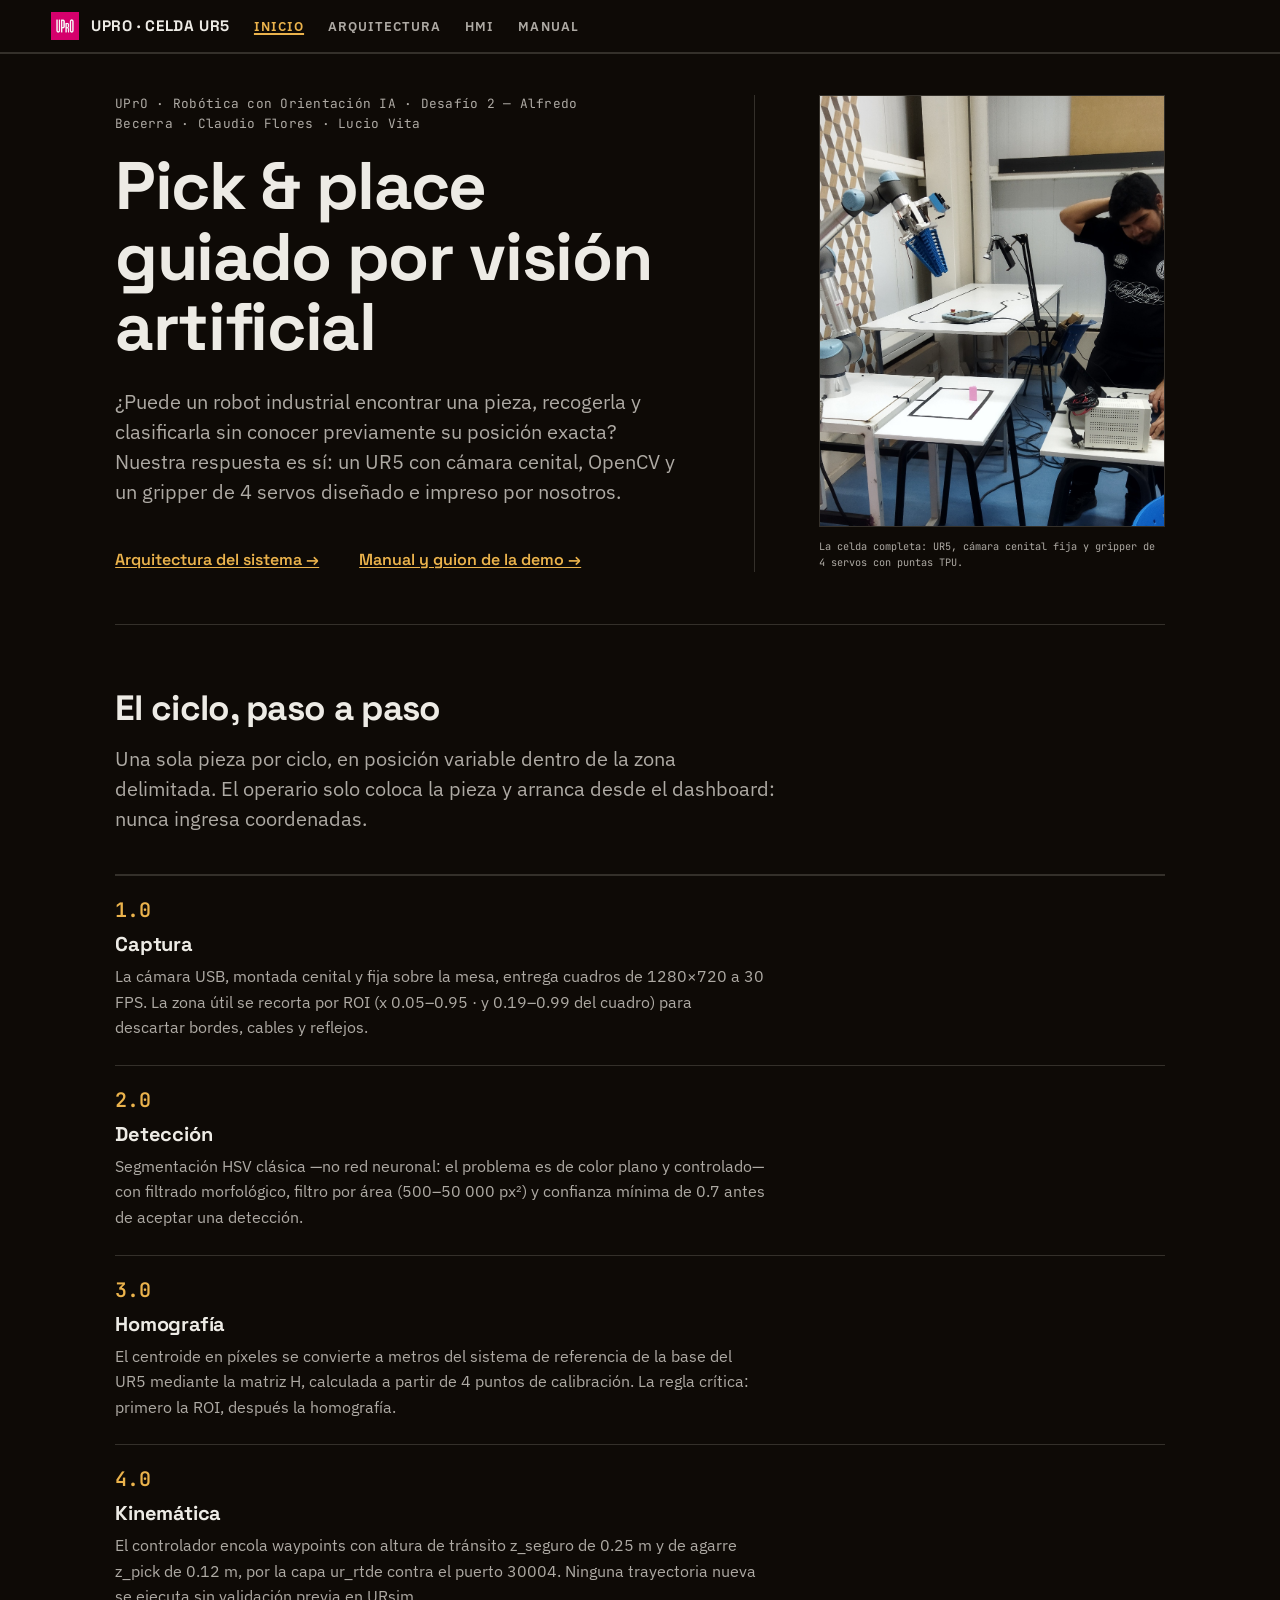
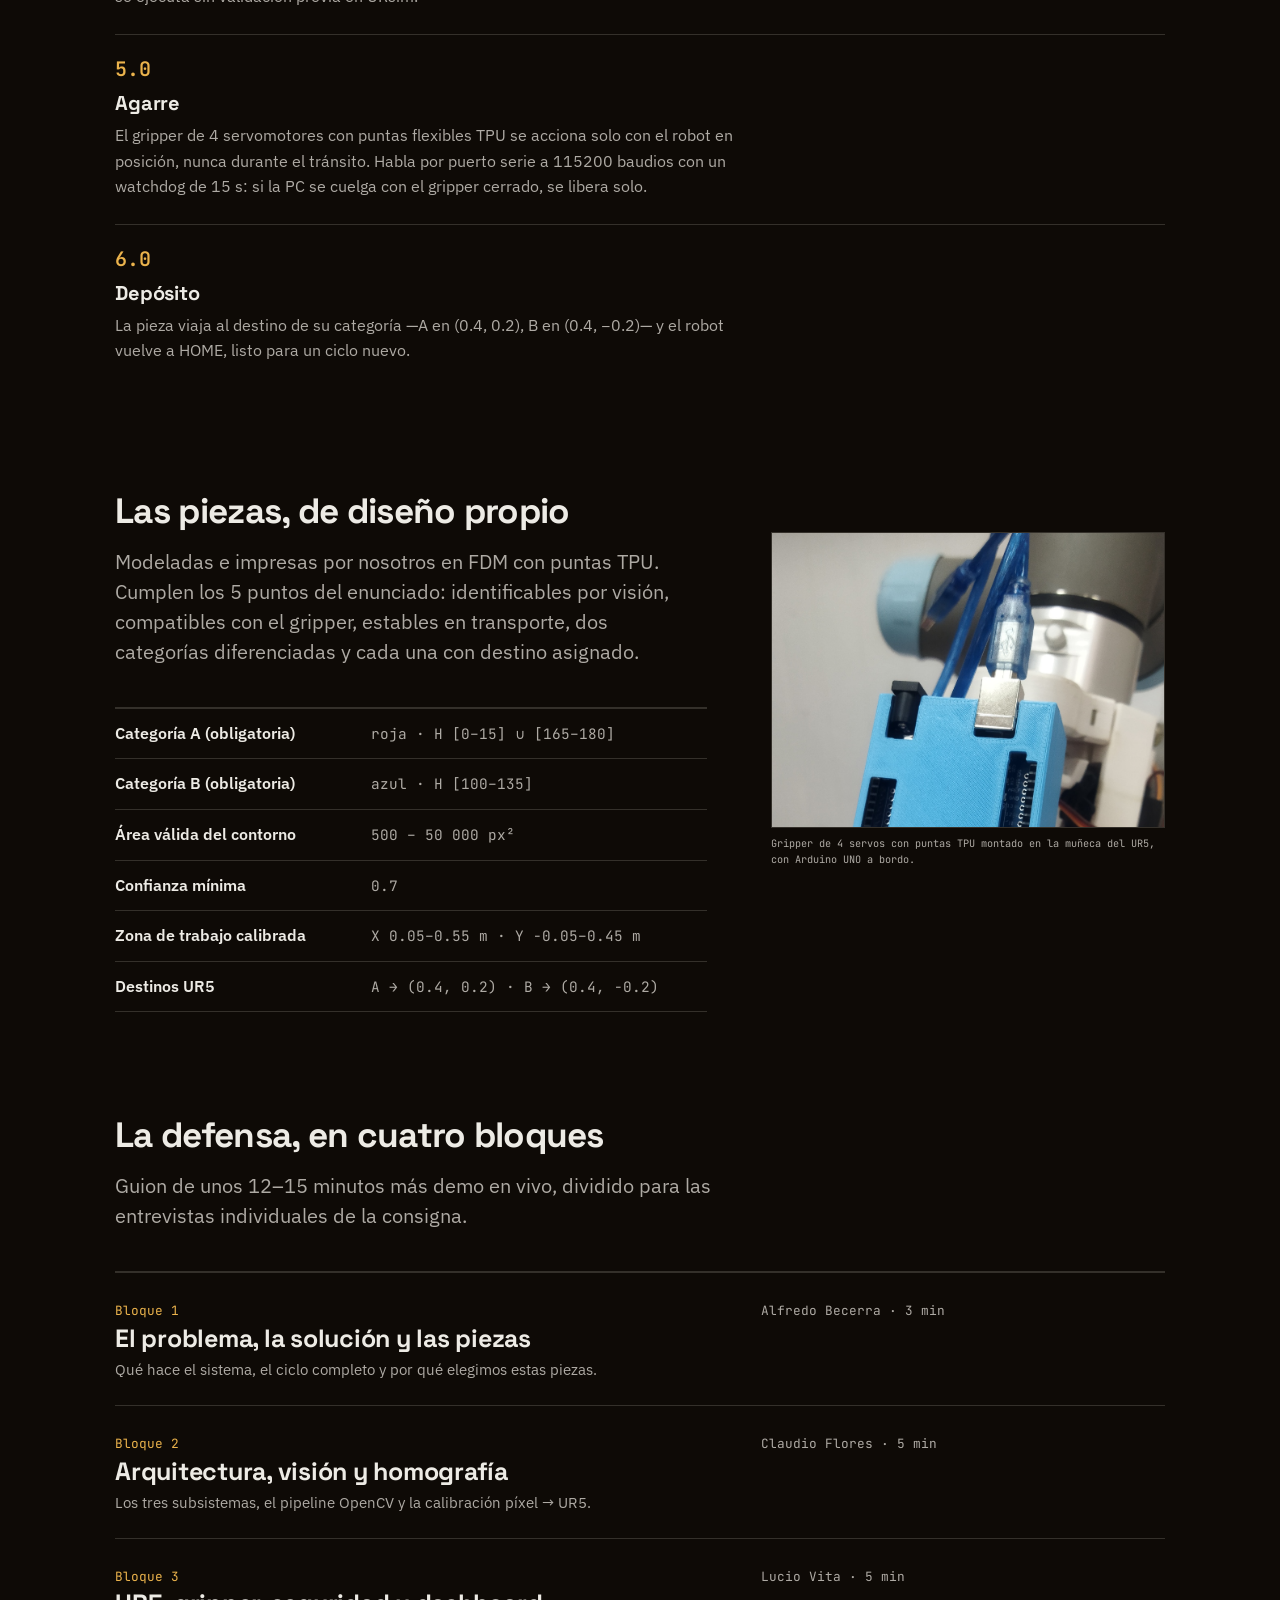
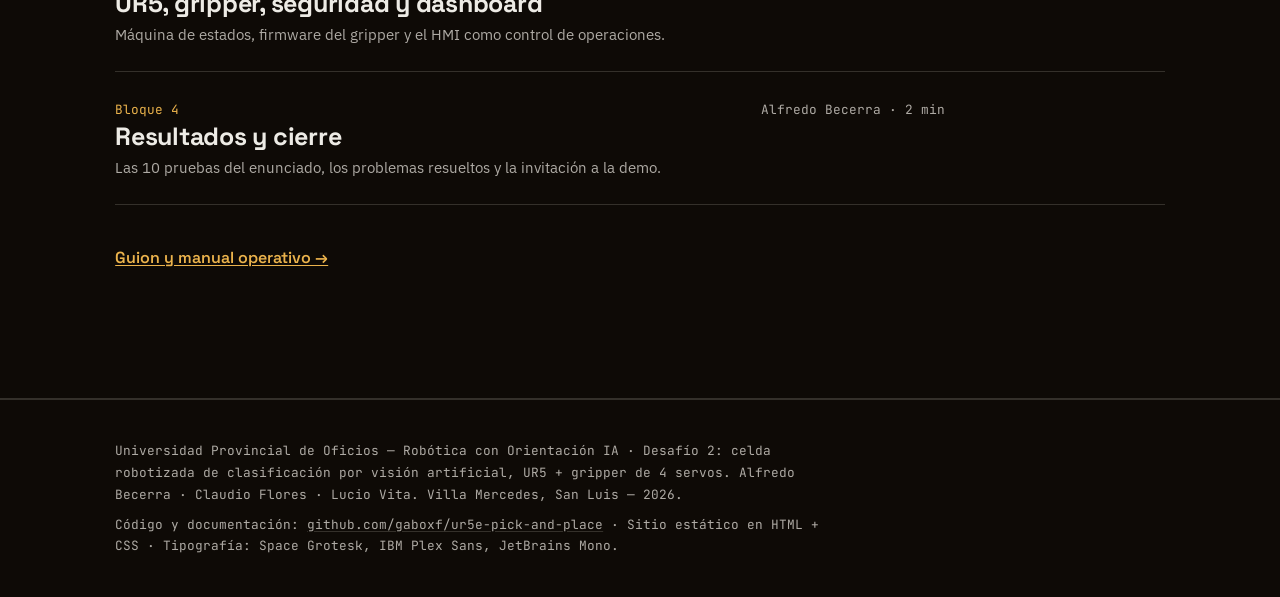
==== commit 40073884: "feat(dashboard): auditoria ux/ui y funcionalidades web" ====
--- a/web/index.html
+++ b/web/index.html
@@ -83,11 +83,10 @@
     <div class="duo">
       <div>
         <h2 class="title">Las piezas, de diseño propio</h2>
-        <p class="lede">Modeladas e impresas por nosotros en FDM con puntas TPU. Cumplen los 5 puntos del enunciado: identificables por visión, compatibles con el gripper, estables en transporte, dos categorías diferenciadas y cada una con destino asignado. Las categorías C y D muestran que el sistema escala a más de dos clases sin cambiar código.</p>
+        <p class="lede">Modeladas e impresas por nosotros en FDM con puntas TPU. Cumplen los 5 puntos del enunciado: identificables por visión, compatibles con el gripper, estables en transporte, dos categorías diferenciadas y cada una con destino asignado.</p>
         <div class="spec">
           <div class="spec__row"><span class="spec__k">Categoría A (obligatoria)</span><span class="spec__v">roja · H [0–15] ∪ [165–180]</span></div>
           <div class="spec__row"><span class="spec__k">Categoría B (obligatoria)</span><span class="spec__v">azul · H [100–135]</span></div>
-          <div class="spec__row"><span class="spec__k">Categorías C y D (extra)</span><span class="spec__v">verde · violeta — soportadas</span></div>
           <div class="spec__row"><span class="spec__k">Área válida del contorno</span><span class="spec__v">500 – 50 000 px²</span></div>
           <div class="spec__row"><span class="spec__k">Confianza mínima</span><span class="spec__v">0.7</span></div>
           <div class="spec__row"><span class="spec__k">Zona de trabajo calibrada</span><span class="spec__v">X 0.05–0.55 m · Y −0.05–0.45 m</span></div>
--- a/web/styles.css
+++ b/web/styles.css
@@ -220,8 +220,10 @@
 
 .hero__figure img {
   width: 100%;
+  height: auto;
   aspect-ratio: 4 / 5;
   object-fit: cover;
+  object-position: center 25%;
   border: 1px solid var(--color-rule);
 }
 
@@ -498,13 +500,26 @@
 
 .checklist strong { display: block; font-weight: 600; }
 .checklist span { color: var(--color-muted); font-size: 0.95rem; }
+.checklist-reset {
+  min-height: 44px;
+  margin-top: var(--space-sm);
+  padding-inline: var(--space-md);
+  color: var(--color-ink);
+  background: var(--color-paper-2);
+  border: 1px solid var(--color-rule);
+  font: inherit;
+  cursor: pointer;
+}
+.checklist-reset:hover { background: var(--color-paper-3); }
 
 /* ── Figuras ────────────────────────────────────────────── */
 .figure { margin: var(--space-xl) 0 0; }
 .figure img {
   width: 100%;
-  aspect-ratio: 16 / 10;
+  height: auto;
+  aspect-ratio: 4 / 3;
   object-fit: cover;
+  object-position: center 28%;
   border: 1px solid var(--color-rule);
 }
 .figure figcaption {
